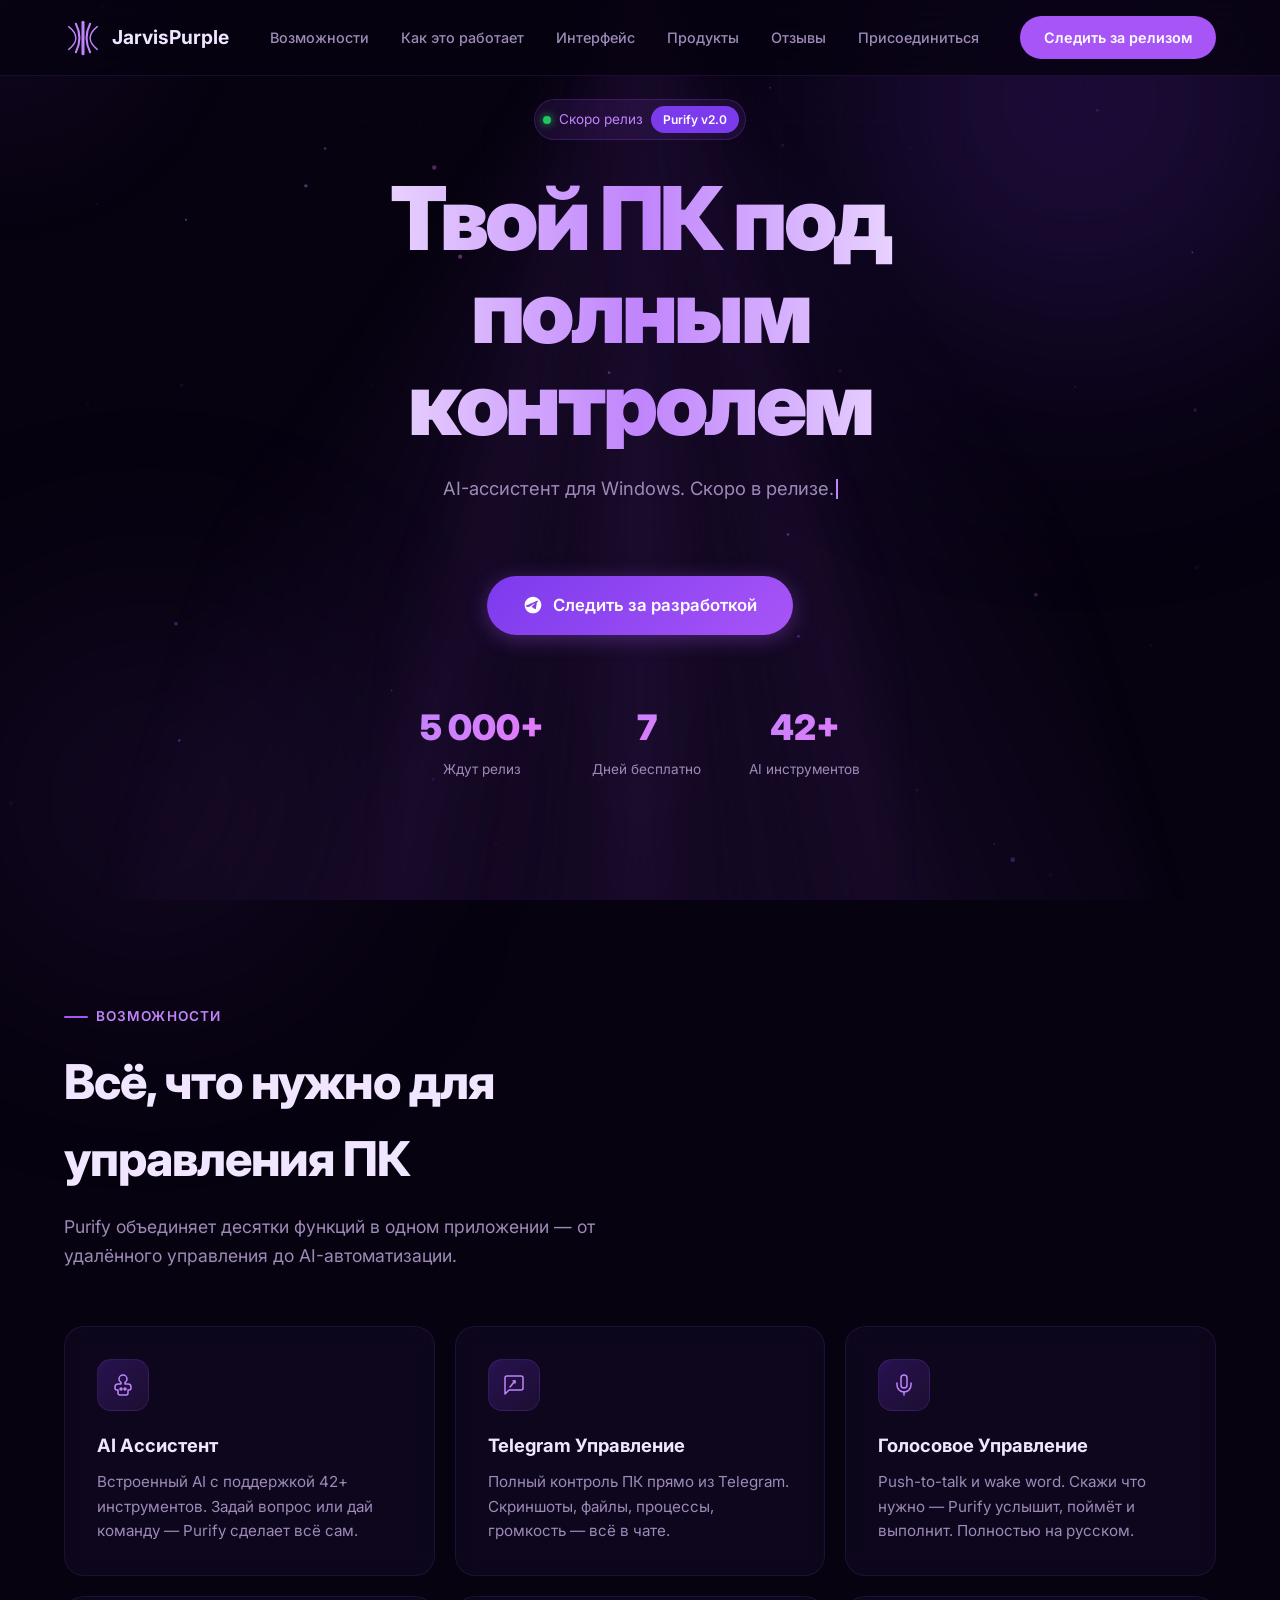
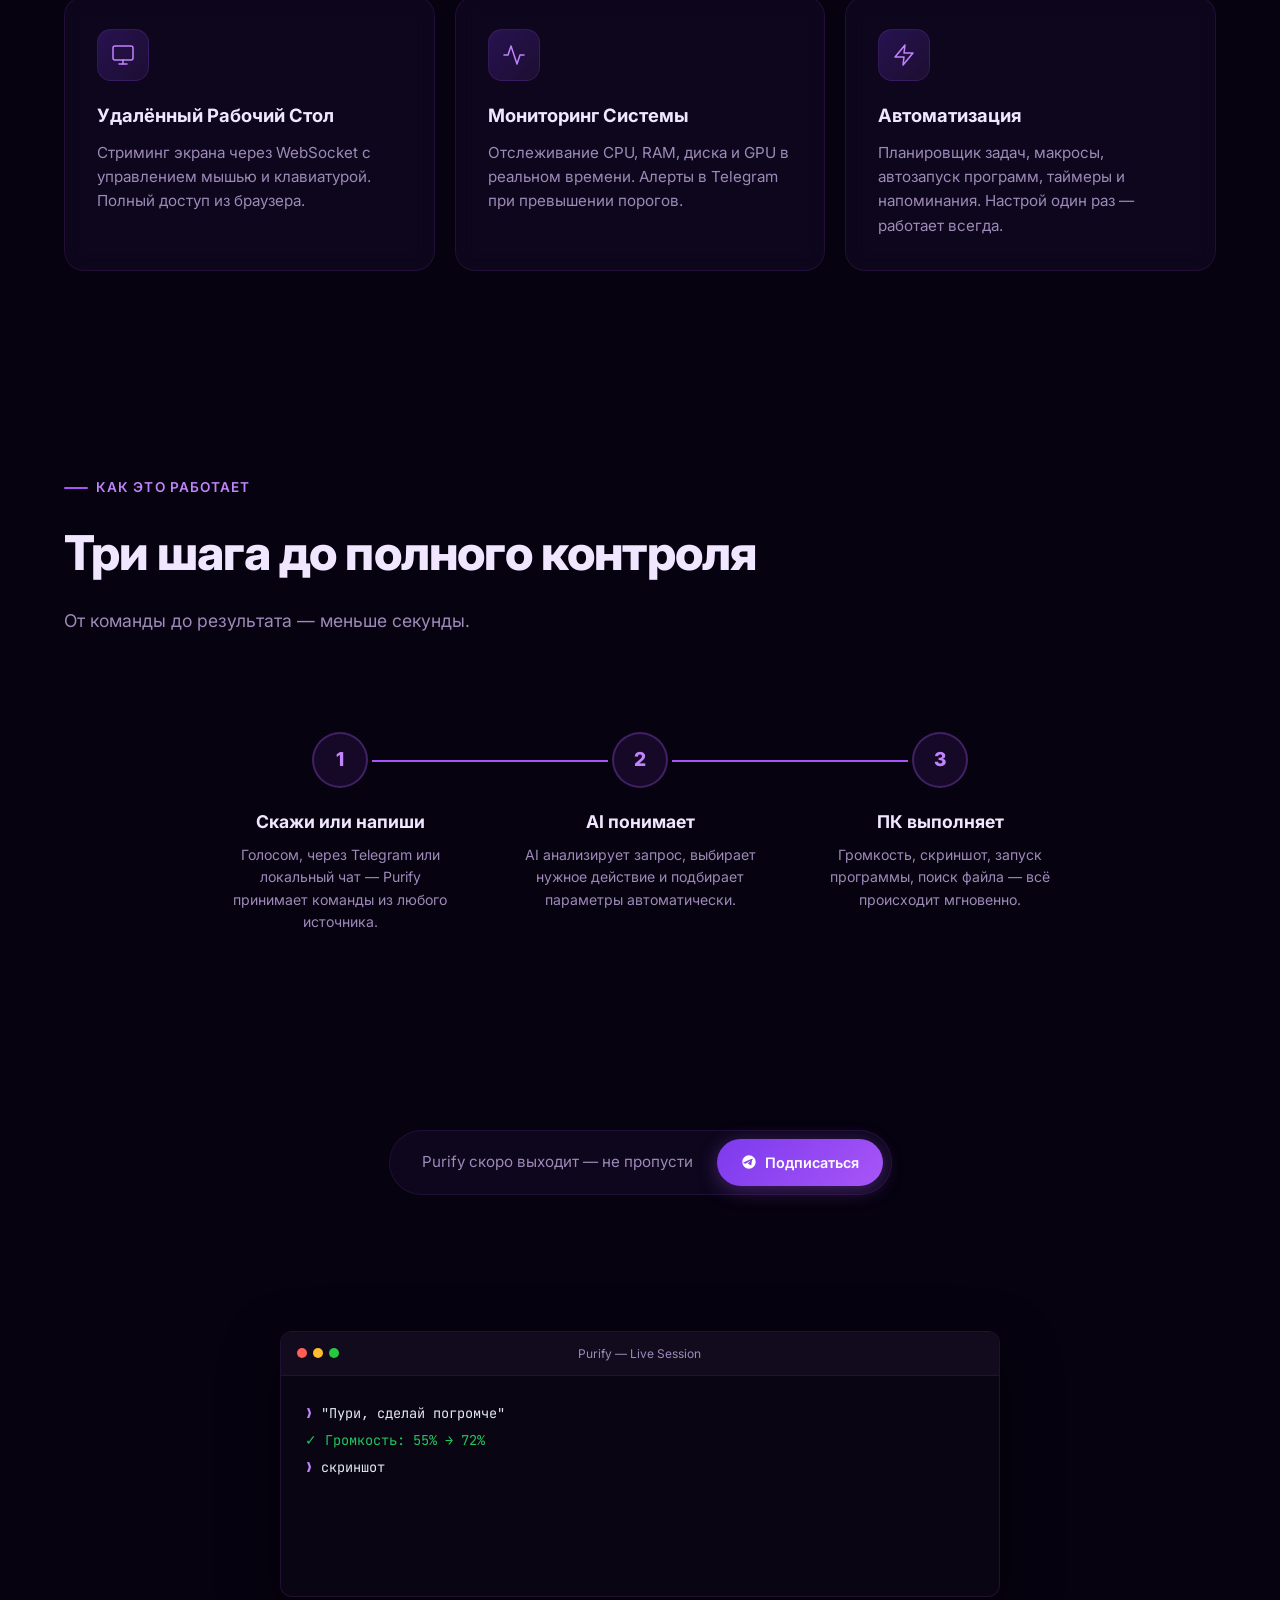
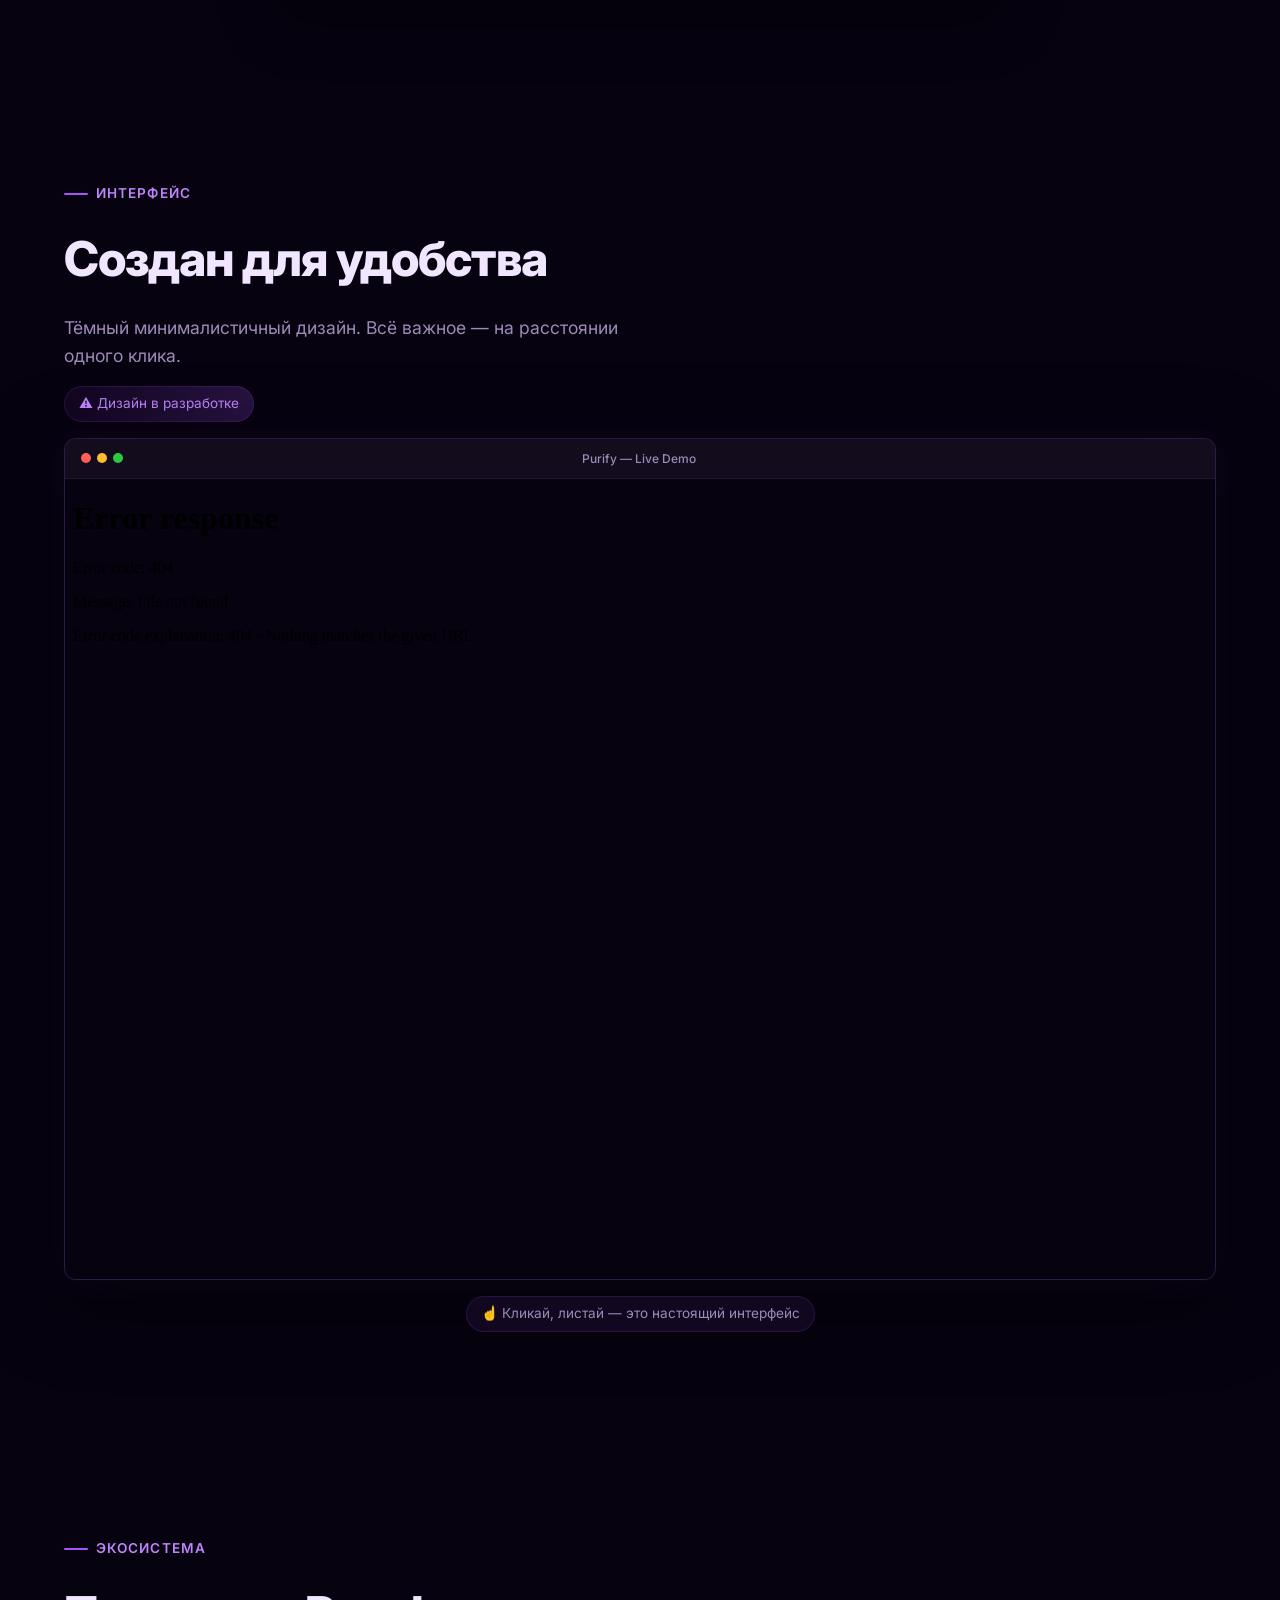
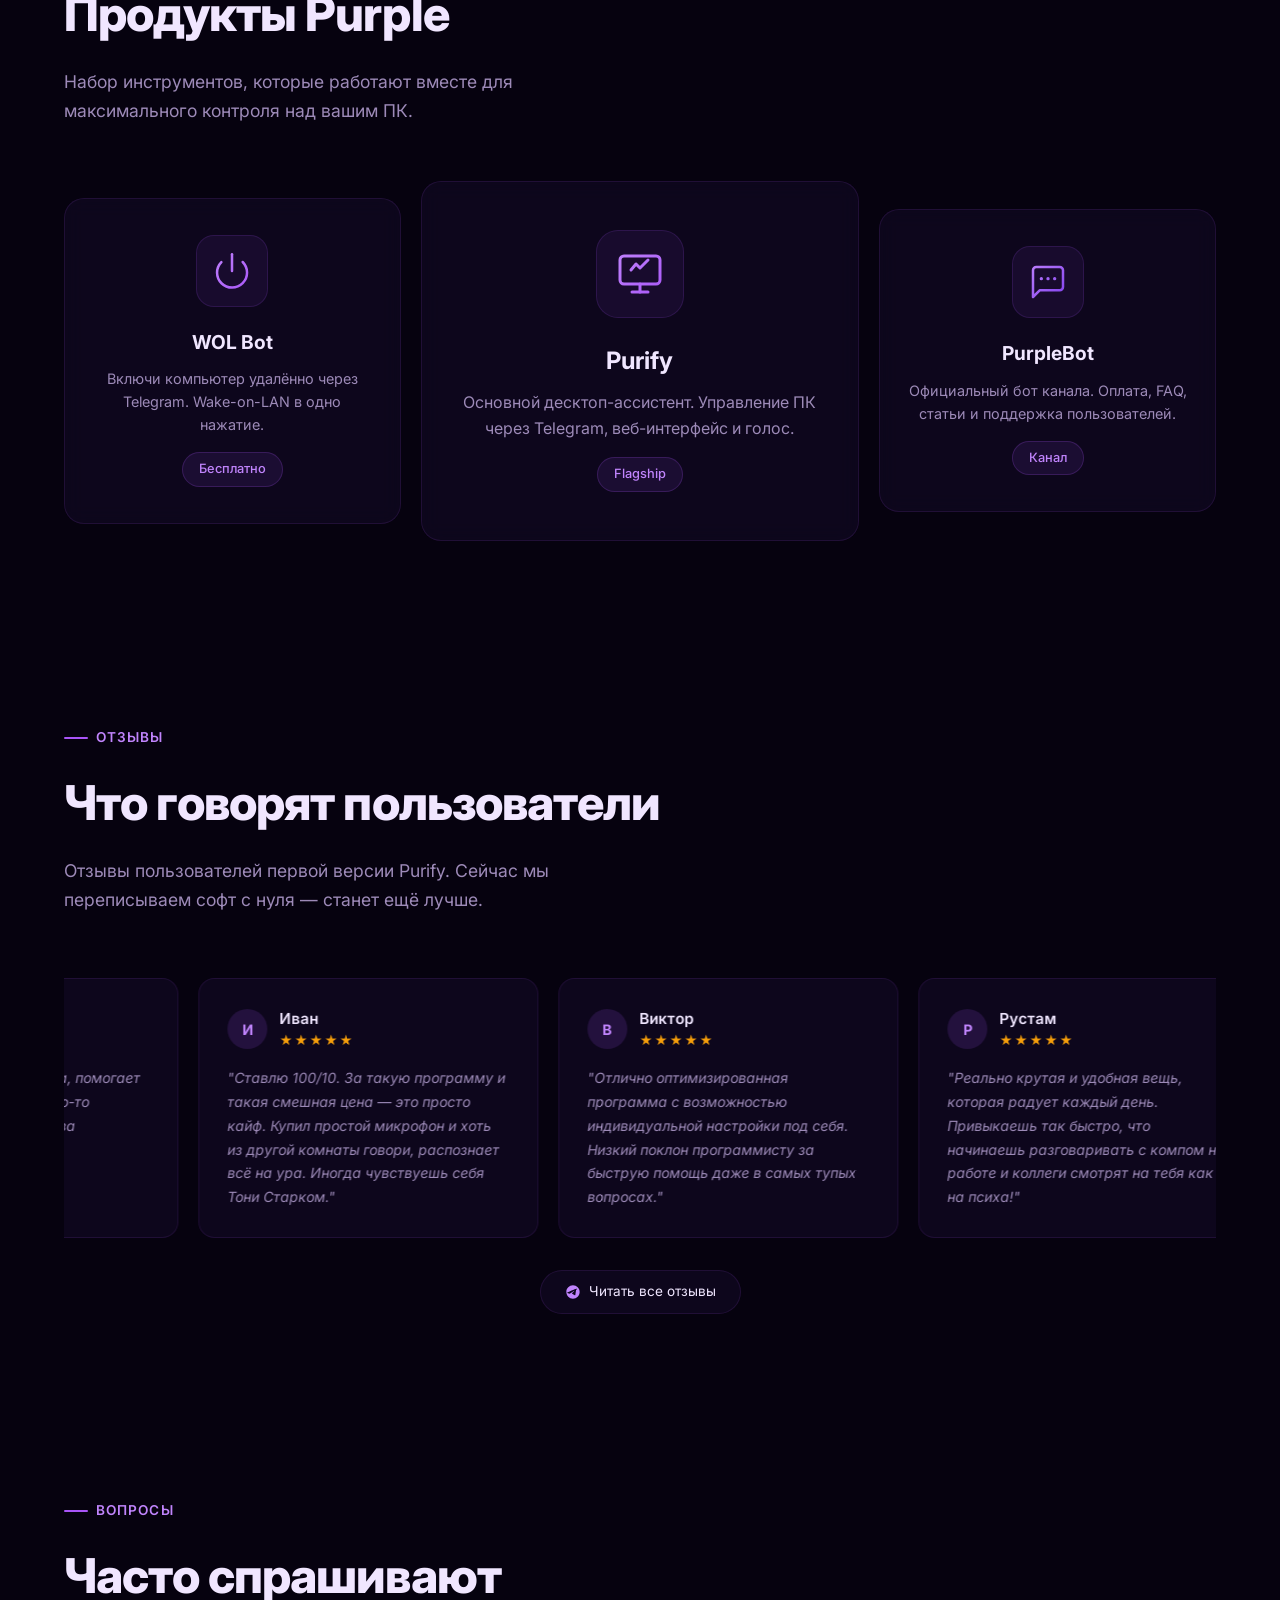
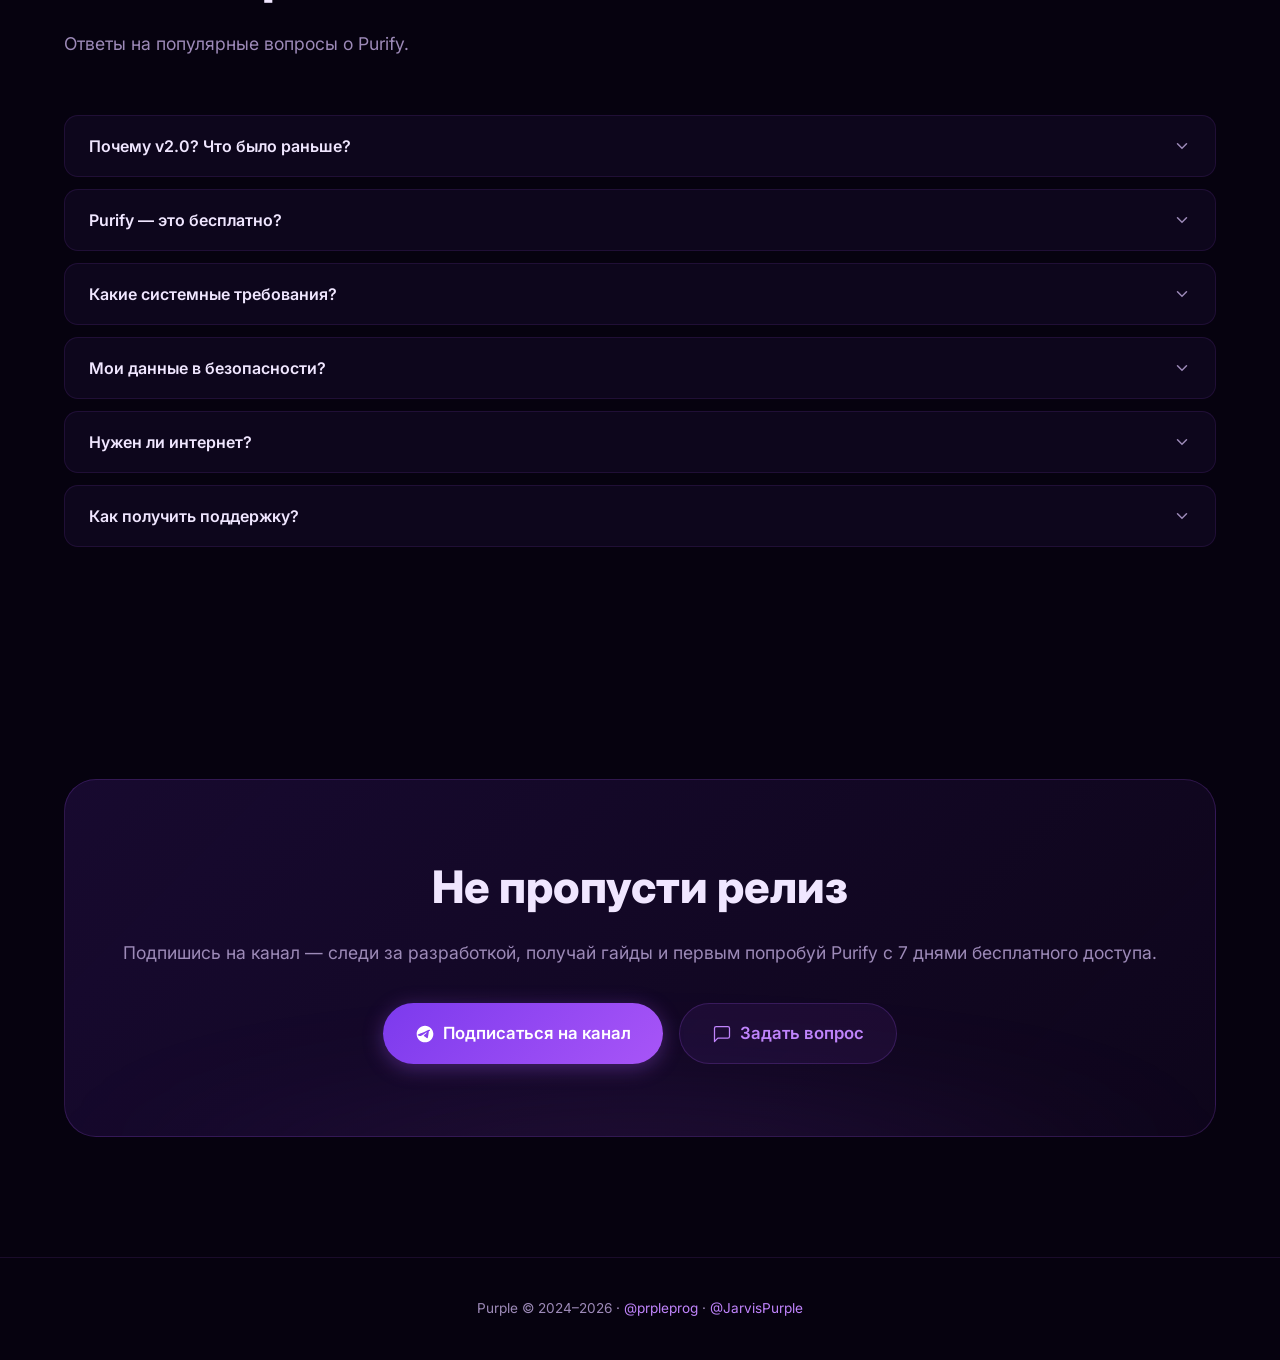
==== index.html @ bb04b253 "Initial deploy: JarvisPurple landing page Co-Authored-By: Claude Opus 4.6 (1M context) <noreply@anth" ====
<!DOCTYPE html>
<html lang="ru">
<head>
    <meta charset="UTF-8">
    <meta name="viewport" content="width=device-width, initial-scale=1.0">
    <title>Purify — AI Desktop Assistant</title>
    <meta name="description" content="Purify — AI-ассистент для Windows. Управляй компьютером через Telegram, голосом и веб-интерфейс.">
    <meta property="og:title" content="Purify — AI Desktop Assistant">
    <meta property="og:description" content="Управляй компьютером через Telegram, голосом и веб-интерфейс. 42+ AI-инструментов.">
    <meta property="og:type" content="website">
    <meta property="og:url" content="https://t.me/JarvisPurple">
    <meta name="twitter:card" content="summary">
    <meta name="twitter:title" content="Purify — AI Desktop Assistant">
    <meta name="twitter:description" content="Управляй компьютером через Telegram, голосом и веб-интерфейс.">
    <meta name="theme-color" content="#06020f">
    <meta name="apple-mobile-web-app-status-bar-style" content="black-translucent">
    <link rel="icon" href="logo-warp.svg" type="image/svg+xml">
    <link rel="apple-touch-icon" href="logo-warp.svg">
    <link rel="canonical" href="https://t.me/JarvisPurple">
    <link rel="preconnect" href="https://fonts.googleapis.com">
    <link href="https://fonts.googleapis.com/css2?family=Inter:wght@300;400;500;600;700;800;900&family=JetBrains+Mono:wght@400;500&display=swap" rel="stylesheet">
    <style>
        *, *::before, *::after { margin: 0; padding: 0; box-sizing: border-box; }

        :root {
            --bg: #06020f;
            --bg-card: rgba(18, 10, 36, 0.65);
            --purple: #a855f7;
            --purple-light: #c084fc;
            --purple-dark: #7c3aed;
            --purple-glow: rgba(168, 85, 247, 0.35);
            --text: #f0e6ff;
            --text-dim: #9d8ab8;
            --border: rgba(168, 85, 247, 0.12);
        }

        html { scroll-behavior: smooth; }

        body {
            font-family: 'Inter', -apple-system, sans-serif;
            background: var(--bg);
            color: var(--text);
            overflow-x: hidden;
            line-height: 1.6;
        }

        /* === PARTICLE CANVAS === */
        #particles {
            position: fixed; inset: 0; z-index: 0;
            pointer-events: none;
        }

        /* === CURSOR GLOW === */
        .cursor-glow {
            position: fixed; width: 500px; height: 500px;
            border-radius: 50%; pointer-events: none; z-index: 0;
            background: radial-gradient(circle, rgba(168,85,247,0.07), transparent 70%);
            transform: translate(-50%, -50%);
            transition: opacity 0.3s;
        }

        /* === GRID BG === */
        .bg-grid {
            position: fixed; inset: 0; z-index: 0;
            background-image:
                linear-gradient(rgba(168,85,247,0.025) 1px, transparent 1px),
                linear-gradient(90deg, rgba(168,85,247,0.025) 1px, transparent 1px);
            background-size: 60px 60px;
            mask-image: radial-gradient(ellipse 80% 50% at 50% 0%, #000 30%, transparent 100%);
        }

        /* === SPOTLIGHT CONES === */
        .spotlight {
            position: fixed; top: 0; left: 0; right: 0;
            height: 100vh; pointer-events: none; z-index: 0; overflow: hidden;
        }
        .spotlight-cone {
            position: absolute; top: -60px; left: 50%; width: 500px; height: 120vh;
            background: conic-gradient(from 0deg at 50% 0%, transparent 44%, rgba(168,85,247,0.06) 49%, rgba(168,85,247,0.1) 50%, rgba(168,85,247,0.06) 51%, transparent 56%);
            transform-origin: 50% 0;
            filter: blur(20px);
        }
        .spotlight-cone:nth-child(1) { transform: translateX(-50%) rotate(-15deg); animation: spotSway1 14s ease-in-out infinite; }
        .spotlight-cone:nth-child(2) { transform: translateX(-50%) rotate(15deg); animation: spotSway2 18s ease-in-out infinite; }
        .spotlight-cone:nth-child(3) { transform: translateX(-50%) rotate(0deg); animation: spotSway3 22s ease-in-out infinite reverse; }

        @keyframes spotSway1 {
            0%,100% { transform: translateX(-50%) rotate(-15deg) scale(1); }
            50% { transform: translateX(-50%) rotate(-5deg) scale(1.1); }
        }
        @keyframes spotSway2 {
            0%,100% { transform: translateX(-50%) rotate(15deg) scale(1); }
            50% { transform: translateX(-50%) rotate(5deg) scale(1.15); }
        }
        @keyframes spotSway3 {
            0%,100% { transform: translateX(-50%) rotate(0deg) scale(1); }
            50% { transform: translateX(-50%) rotate(8deg) scale(1.05); }
        }

        .glow-orb {
            position: fixed; border-radius: 50%; filter: blur(120px);
            pointer-events: none; z-index: 0;
        }
        .glow-orb-1 {
            width: 700px; height: 700px; top: -250px; right: -150px;
            background: radial-gradient(circle, rgba(124,58,237,0.3), transparent 70%);
            animation: float1 8s ease-in-out infinite;
        }
        .glow-orb-2 {
            width: 500px; height: 500px; bottom: -150px; left: -100px;
            background: radial-gradient(circle, rgba(168,85,247,0.15), transparent 70%);
            animation: float2 10s ease-in-out infinite;
        }

        @keyframes float1 {
            0%, 100% { transform: translate(0, 0); }
            50% { transform: translate(-40px, 30px); }
        }
        @keyframes float2 {
            0%, 100% { transform: translate(0, 0); }
            50% { transform: translate(30px, -40px); }
        }

        /* === LAYOUT === */
        .container { max-width: 1200px; margin: 0 auto; padding: 0 24px; position: relative; z-index: 1; }

        /* === NAV === */
        nav {
            position: fixed; top: 0; left: 0; right: 0; z-index: 100;
            padding: 16px 0;
            background: rgba(6, 2, 15, 0.75);
            backdrop-filter: blur(24px);
            border-bottom: 1px solid var(--border);
        }
        nav .container { display: flex; justify-content: space-between; align-items: center; }
        .logo { display: flex; align-items: center; gap: 10px; font-weight: 700; font-size: 1.2rem; text-decoration: none; color: var(--text); }
        .logo-svg { flex-shrink: 0; }

        .nav-links { display: flex; gap: 32px; list-style: none; }
        .nav-links li { list-style: none; }
        .nav-links a {
            color: var(--text-dim); text-decoration: none; font-size: 0.9rem;
            font-weight: 500; transition: color 0.3s;
        }
        .nav-links a:hover { color: var(--text); }
        .nav-cta {
            background: var(--purple); color: white; border: none; padding: 10px 24px;
            border-radius: 100px; font-weight: 600; font-size: 0.9rem; cursor: pointer;
            transition: all 0.3s; text-decoration: none;
            position: relative; overflow: hidden;
        }
        .nav-cta::before {
            content: ''; position: absolute; inset: 0;
            background: linear-gradient(90deg, transparent, rgba(255,255,255,0.2), transparent);
            transform: translateX(-100%);
            animation: btnShine 3s ease-in-out infinite;
        }
        @keyframes btnShine { 0%,70%,100% { transform: translateX(-100%); } 50% { transform: translateX(100%); } }
        .nav-cta:hover { background: var(--purple-light); transform: translateY(-1px); box-shadow: 0 8px 30px var(--purple-glow); }

        /* === HERO === */
        .hero {
            min-height: 100vh; display: flex; align-items: center; justify-content: center;
            text-align: center; padding-top: 80px; position: relative;
        }
        .hero-content { max-width: 800px; }

        .badge {
            display: inline-flex; align-items: center; gap: 8px;
            background: rgba(168,85,247,0.1); border: 1px solid rgba(168,85,247,0.2);
            border-radius: 100px; padding: 6px 6px 6px 8px; margin-bottom: 32px;
            font-size: 0.85rem; color: var(--purple-light);
            animation: fadeInUp 0.8s ease-out;
        }
        .badge-dot {
            width: 8px; height: 8px; border-radius: 50%; background: #22c55e;
            box-shadow: 0 0 8px #22c55e;
            animation: pulse-dot 2s infinite;
        }
        .badge-tag {
            background: var(--purple-dark); color: white; padding: 4px 12px;
            border-radius: 100px; font-size: 0.75rem; font-weight: 600;
        }

        @keyframes pulse-dot {
            0%, 100% { opacity: 1; box-shadow: 0 0 8px #22c55e; }
            50% { opacity: 0.4; box-shadow: 0 0 16px #22c55e; }
        }

        /* HERO TITLE — shimmer gradient */
        .hero h1 {
            font-size: clamp(3rem, 7.5vw, 5.5rem); font-weight: 900;
            line-height: 1.05; margin-bottom: 24px; letter-spacing: -0.04em;
            background: linear-gradient(
                90deg, #fff 0%, var(--purple-light) 25%, #fff 50%, var(--purple-light) 75%, #fff 100%
            );
            background-size: 200% 100%;
            -webkit-background-clip: text; -webkit-text-fill-color: transparent;
            background-clip: text;
            animation: fadeInUp 0.8s ease-out 0.1s both, shimmer 4s ease-in-out infinite 1s;
        }
        @keyframes shimmer {
            0%,100% { background-position: 0% 50%; }
            50% { background-position: 100% 50%; }
        }

        /* TYPING SUBTITLE */
        .hero-subtitle {
            font-size: 1.15rem; color: var(--text-dim); max-width: 560px;
            margin: 0 auto 40px; line-height: 1.7; min-height: 3.4em;
            animation: fadeInUp 0.8s ease-out 0.2s both;
        }
        .typing-cursor {
            display: inline-block; width: 2px; height: 1.1em; background: var(--purple-light);
            margin-left: 2px; vertical-align: text-bottom;
            animation: blink 0.8s step-end infinite;
        }
        @keyframes blink { 0%,100% { opacity: 1; } 50% { opacity: 0; } }

        .hero-buttons {
            display: flex; gap: 16px; justify-content: center; flex-wrap: wrap;
            animation: fadeInUp 0.8s ease-out 0.3s both;
        }

        .btn-primary {
            background: linear-gradient(135deg, var(--purple-dark), var(--purple));
            color: white; padding: 16px 36px; border-radius: 100px;
            font-weight: 600; font-size: 1.05rem; text-decoration: none;
            transition: all 0.3s; border: none; cursor: pointer;
            box-shadow: 0 4px 20px var(--purple-glow);
            position: relative; overflow: hidden;
        }
        .btn-primary:hover { transform: translateY(-2px); box-shadow: 0 8px 40px rgba(168,85,247,0.45); }

        .btn-secondary {
            background: rgba(168,85,247,0.08); color: var(--purple-light);
            padding: 16px 36px; border-radius: 100px; font-weight: 600;
            font-size: 1.05rem; text-decoration: none; transition: all 0.3s;
            border: 1px solid rgba(168,85,247,0.2);
        }
        .btn-secondary:hover { background: rgba(168,85,247,0.15); transform: translateY(-2px); }

        /* ANIMATED COUNTERS */
        .hero-stats {
            display: flex; gap: 48px; justify-content: center; margin-top: 64px;
            animation: fadeInUp 0.8s ease-out 0.4s both;
        }
        .stat { text-align: center; }
        .stat-value {
            font-size: 2.2rem; font-weight: 900;
            background: linear-gradient(135deg, var(--purple-light), #e879f9);
            -webkit-background-clip: text; -webkit-text-fill-color: transparent;
            background-clip: text;
        }
        .stat-label { font-size: 0.85rem; color: var(--text-dim); margin-top: 4px; }

        /* === SECTIONS === */
        section { padding: 100px 0; }
        .section-label {
            display: inline-flex; align-items: center; gap: 8px;
            color: var(--purple-light); font-size: 0.85rem; font-weight: 600;
            text-transform: uppercase; letter-spacing: 0.08em; margin-bottom: 16px;
        }
        .section-label::before {
            content: ''; width: 24px; height: 2px;
            background: var(--purple); border-radius: 2px;
        }
        .section-title {
            font-size: clamp(2rem, 4vw, 3rem); font-weight: 800;
            letter-spacing: -0.02em; margin-bottom: 16px;
        }
        .section-desc { color: var(--text-dim); font-size: 1.1rem; max-width: 560px; margin-bottom: 56px; }

        /* === FEATURES — 3D TILT + GLOW BORDER === */
        .features-grid {
            display: grid; grid-template-columns: repeat(auto-fit, minmax(340px, 1fr));
            gap: 20px;
        }
        .feature-card {
            background: var(--bg-card); border: 1px solid var(--border);
            border-radius: 20px; padding: 32px; transition: all 0.3s;
            backdrop-filter: blur(10px);
            position: relative; overflow: hidden;
        }
        .feature-card:hover {
            border-color: rgba(168,85,247,0.35); transform: translateY(-4px);
            box-shadow: 0 20px 60px rgba(168,85,247,0.1);
        }
        .feature-icon {
            width: 52px; height: 52px; border-radius: 14px;
            background: linear-gradient(135deg, rgba(124,58,237,0.25), rgba(168,85,247,0.1));
            display: flex; align-items: center; justify-content: center;
            margin-bottom: 20px;
            border: 1px solid rgba(168,85,247,0.15);
        }
        .feature-card h3 { font-size: 1.15rem; font-weight: 700; margin-bottom: 10px; }
        .feature-card p { color: var(--text-dim); font-size: 0.95rem; line-height: 1.6; }

        /* === PRODUCTS — BORDER BEAM === */
        .products-grid {
            display: grid; grid-template-columns: 1fr 1.3fr 1fr;
            gap: 20px; align-items: center;
        }
        .products-grid .product-card.featured {
            padding: 48px 32px;
        }
        .products-grid .product-card.featured .product-icon {
            width: 88px; height: 88px; border-radius: 22px;
            margin-bottom: 24px;
        }
        .products-grid .product-card.featured .product-icon svg {
            width: 48px; height: 48px;
        }
        .products-grid .product-card.featured h3 {
            font-size: 1.5rem;
        }
        .products-grid .product-card.featured p {
            font-size: 1rem;
        }
        .product-card {
            background: var(--bg-card); border: 1px solid var(--border);
            border-radius: 20px; padding: 36px 28px; text-align: center;
            transition: transform 0.2s ease-out, border-color 0.3s, box-shadow 0.3s;
            backdrop-filter: blur(10px);
            position: relative; overflow: hidden;
        }
        .product-card:hover {
            border-color: rgba(168,85,247,0.35); transform: translateY(-6px);
            box-shadow: 0 24px 60px rgba(168,85,247,0.12);
        }
        .product-icon {
            display: flex; align-items: center; justify-content: center;
            width: 72px; height: 72px; margin: 0 auto 20px;
            border-radius: 18px;
            background: rgba(168,85,247,0.08);
            border: 1px solid rgba(168,85,247,0.15);
        }
        .product-card h3 { font-size: 1.2rem; font-weight: 700; margin-bottom: 10px; }
        .product-card p { color: var(--text-dim); font-size: 0.9rem; line-height: 1.6; }
        .product-tag {
            display: inline-block; margin-top: 16px; padding: 6px 16px;
            background: rgba(168,85,247,0.1); border: 1px solid rgba(168,85,247,0.2);
            border-radius: 100px; font-size: 0.8rem; color: var(--purple-light); font-weight: 500;
        }

        /* === CTA === */
        .cta-section { text-align: center; padding: 120px 0; }
        .cta-box {
            background: linear-gradient(135deg, rgba(124,58,237,0.15), rgba(168,85,247,0.05));
            border: 1px solid rgba(168,85,247,0.2);
            border-radius: 32px; padding: 72px 40px;
            position: relative; overflow: hidden;
        }
        .cta-box::before {
            content: ''; position: absolute; bottom: -40%; left: 50%; transform: translateX(-50%);
            width: 120%; height: 60%;
            background: radial-gradient(ellipse, rgba(168,85,247,0.15), transparent 60%);
            filter: blur(60px);
            animation: ctaPulse 4s ease-in-out infinite;
        }
        @keyframes ctaPulse {
            0%,100% { opacity: 0.5; transform: translateX(-50%) scale(1); }
            50% { opacity: 1; transform: translateX(-50%) scale(1.1); }
        }
        .cta-box h2 {
            font-size: clamp(2rem, 4vw, 2.8rem); font-weight: 800;
            margin-bottom: 16px; position: relative;
        }
        .cta-box p { color: var(--text-dim); font-size: 1.1rem; margin-bottom: 36px; position: relative; }
        .cta-buttons { display: flex; gap: 16px; justify-content: center; flex-wrap: wrap; position: relative; }
        .cta-buttons .btn-primary, .cta-buttons .btn-secondary { display: inline-flex; align-items: center; font-size: 1.05rem; padding: 16px 32px; }

        /* === FOOTER === */
        footer {
            border-top: 1px solid var(--border); padding: 40px 0;
            text-align: center; color: var(--text-dim); font-size: 0.85rem;
        }
        footer a { color: var(--purple-light); text-decoration: none; }

        /* === FOCUS === */
        :focus-visible { outline: 2px solid var(--purple-light); outline-offset: 2px; }
        button:focus-visible, a:focus-visible { outline: 2px solid var(--purple-light); outline-offset: 2px; }

        /* === REVIEWS ALL LINK === */
        .reviews-all-link {
            display: inline-flex; align-items: center; gap: 8px;
            padding: 10px 24px; border-radius: 100px; font-size: 0.85rem;
            text-decoration: none; color: var(--text);
            border: 1px solid var(--border); background: var(--bg-card);
            transition: border-color 0.3s, transform 0.3s;
        }
        .reviews-all-link:hover { border-color: rgba(168,85,247,0.4); transform: translateY(-2px); }
        .reviews-all-link svg { color: var(--purple-light); }

        /* === ANIMATIONS === */
        @keyframes fadeInUp {
            from { opacity: 0; transform: translateY(28px); }
            to { opacity: 1; transform: translateY(0); }
        }

        .reveal {
            opacity: 0; transform: translateY(30px);
            transition: opacity 0.7s ease, transform 0.7s ease;
        }
        .reveal.visible { opacity: 1; transform: translateY(0); }

        /* Staggered reveal for children */
        .features-grid .feature-card:nth-child(1) { transition-delay: 0s; }
        .features-grid .feature-card:nth-child(2) { transition-delay: 0.1s; }
        .features-grid .feature-card:nth-child(3) { transition-delay: 0.2s; }
        .features-grid .feature-card:nth-child(4) { transition-delay: 0.3s; }
        .features-grid .feature-card:nth-child(5) { transition-delay: 0.4s; }
        .features-grid .feature-card:nth-child(6) { transition-delay: 0.5s; }

        .products-grid .product-card:nth-child(1) { transition-delay: 0s; }
        .products-grid .product-card:nth-child(2) { transition-delay: 0.1s; }
        .products-grid .product-card:nth-child(3) { transition-delay: 0.2s; }

        /* === LIVE DEMO === */
        .demo-outer {
            width: 1280px; max-width: 100%; margin: 0 auto;
        }
        .demo-window {
            border-radius: 12px; overflow: hidden;
            border: 1px solid rgba(168,85,247,0.2);
            box-shadow: 0 20px 80px rgba(0,0,0,0.5), 0 0 40px rgba(168,85,247,0.08);
            background: #0d0d1a;
        }
        .demo-titlebar {
            display: flex; align-items: center; gap: 8px;
            padding: 10px 16px; background: rgba(18,12,30,0.95);
            border-bottom: 1px solid rgba(168,85,247,0.1);
        }
        .demo-dots {
            display: flex; gap: 6px;
        }
        .demo-dot {
            width: 10px; height: 10px; border-radius: 50%;
        }
        .demo-dot:nth-child(1) { background: #ff5f57; }
        .demo-dot:nth-child(2) { background: #febc2e; }
        .demo-dot:nth-child(3) { background: #28c840; }
        .demo-titlebar-text {
            flex: 1; text-align: center; font-size: 0.75rem;
            color: var(--text-dim); font-weight: 500;
        }
        .demo-frame {
            width: 100%; height: 800px; border: none; display: block;
            background: #06020f;
        }
        .demo-hint {
            text-align: center; margin-top: 16px;
            color: var(--text-dim); font-size: 0.85rem;
        }
        .dev-badge {
            color: var(--purple-light); border-color: rgba(168,85,247,0.25);
            animation: devPulse 2.5s ease-in-out infinite;
            position: relative;
        }
        .dev-badge::before {
            content: ''; position: absolute; inset: -1px; border-radius: inherit;
            background: linear-gradient(90deg, transparent, rgba(168,85,247,0.15), transparent);
            background-size: 200% 100%;
            animation: devShine 3s linear infinite;
            z-index: -1;
        }
        @keyframes devPulse {
            0%, 100% { opacity: 1; }
            50% { opacity: 0.6; }
        }
        @keyframes devShine {
            to { background-position: 200% 0; }
        }
        .demo-hint span {
            display: inline-flex; align-items: center; gap: 6px;
            background: rgba(168,85,247,0.08); border: 1px solid rgba(168,85,247,0.15);
            border-radius: 100px; padding: 6px 14px;
        }


        /* === HOW IT WORKS === */
        .steps-grid { display: grid; grid-template-columns: repeat(3, 1fr); gap: 0; position: relative; max-width: 900px; margin: 0 auto; }
        .step { text-align: center; padding: 40px 32px; position: relative; }
        .step-num { width: 56px; height: 56px; border-radius: 50%; display: flex; align-items: center; justify-content: center; margin: 0 auto 20px; font-weight: 800; font-size: 1.2rem; background: rgba(168,85,247,0.1); border: 2px solid rgba(168,85,247,0.3); color: var(--purple-light); position: relative; z-index: 1; }
        .step h3 { font-size: 1.1rem; margin-bottom: 8px; }
        .step p { color: var(--text-dim); font-size: 0.88rem; line-height: 1.6; }
        .step-line-wrap { position: absolute; top: 68px; height: 2px; background: rgba(168,85,247,0.15); z-index: 0; }
        .step-line-wrap.line-1 { left: calc(100% / 6 + 32px); width: calc(100% / 3 - 64px); }
        .step-line-wrap.line-2 { left: calc(100% / 2 + 32px); width: calc(100% / 3 - 64px); }
        .step-line-fill { height: 100%; width: 0; background: var(--purple); transition: width 1s ease; }

        /* === TERMINAL === */
        .terminal-section { padding: 80px 0; }
        .terminal { max-width: 720px; margin: 0 auto; border-radius: 12px; overflow: hidden; border: 1px solid rgba(168,85,247,0.15); background: rgba(10,6,20,0.9); box-shadow: 0 20px 60px rgba(0,0,0,0.4); }
        .terminal-header { display: flex; align-items: center; gap: 8px; padding: 12px 16px; background: rgba(18,12,30,0.95); border-bottom: 1px solid rgba(168,85,247,0.1); }
        .terminal-dots { display: flex; gap: 6px; }
        .terminal-dot { width: 10px; height: 10px; border-radius: 50%; }
        .terminal-dot:nth-child(1) { background: #ff5f57; }
        .terminal-dot:nth-child(2) { background: #febc2e; }
        .terminal-dot:nth-child(3) { background: #28c840; }
        .terminal-title { flex: 1; text-align: center; font-size: 0.75rem; color: var(--text-dim); }
        .terminal-body { padding: 24px; font-family: 'JetBrains Mono', 'Fira Code', monospace; font-size: 0.85rem; line-height: 2; min-height: 220px; }
        .terminal-line { opacity: 0; animation: termFadeIn 0.3s forwards; }
        .terminal-line .prompt { color: var(--purple-light); }
        .terminal-line .cmd { color: #e2e8f0; }
        .terminal-line .result { color: #22c55e; }
        .terminal-line .dim { color: var(--text-dim); }
        @keyframes termFadeIn { to { opacity: 1; } }


        /* === REVIEWS === */
        .reviews-section { padding: 80px 0; overflow: hidden; }
        .reviews-carousel { position: relative; max-width: 1200px; margin: 0 auto; overflow: hidden; padding: 8px 0; }
        .reviews-track { display: flex; gap: 20px; will-change: transform; width: max-content; }
        .reviews-track.carousel-mode { width: auto; transition: transform 0.4s cubic-bezier(0.25, 0.1, 0.25, 1); cursor: grab; user-select: none; }
        .reviews-track.carousel-mode.dragging { transition: none; cursor: grabbing; }
        .reviews-track.dragging { transition: none; cursor: grabbing; }
        .review-card { flex: 0 0 340px; background: var(--bg-card); border: 1px solid var(--border); border-radius: 16px; padding: 28px; text-decoration: none; color: inherit; display: block; transition: border-color 0.3s; cursor: pointer; }
        .review-card:hover { border-color: rgba(168,85,247,0.35); }
        .review-header { display: flex; align-items: center; gap: 12px; margin-bottom: 14px; }
        .review-avatar { width: 40px; height: 40px; border-radius: 50%; background: rgba(168,85,247,0.15); display: flex; align-items: center; justify-content: center; font-weight: 700; color: var(--purple-light); font-size: 0.9rem; }
        .review-name { font-weight: 600; font-size: 0.95rem; }
        .review-stars { color: #f59e0b; font-size: 0.8rem; letter-spacing: 2px; }
        .review-text { color: var(--text-dim); font-size: 0.88rem; line-height: 1.7; font-style: italic; }
        .carousel-nav { display: flex; justify-content: center; gap: 8px; margin-top: 24px; }
        .features-nav { display: none; }
        .carousel-dot { width: 8px; height: 8px; border-radius: 50%; background: rgba(168,85,247,0.2); border: none; cursor: pointer; padding: 0; transition: all 0.3s; }
        .carousel-dot.active { background: var(--purple); width: 24px; border-radius: 4px; }

        /* === FAQ === */
        .faq-list { max-width: 100%; }
        .faq-item {
            border: 1px solid var(--border); border-radius: 14px;
            margin-bottom: 12px; background: var(--bg-card);
            transition: border-color 0.3s;
        }
        .faq-item:hover { border-color: rgba(168,85,247,0.25); }
        .faq-item.open { border-color: rgba(168,85,247,0.3); }
        .faq-question {
            width: 100%; background: none; border: none; color: var(--text);
            font-family: inherit; font-size: 1rem; font-weight: 600;
            padding: 20px 24px; text-align: left; cursor: pointer;
            display: flex; justify-content: space-between; align-items: center; gap: 16px;
            transition: color 0.2s;
        }
        .faq-question:hover { color: var(--purple-light); }
        .faq-arrow {
            flex-shrink: 0; width: 18px; height: 18px; color: var(--text-dim);
            transition: transform 0.4s cubic-bezier(0.4, 0, 0.2, 1), color 0.2s;
        }
        .faq-item.open .faq-arrow { transform: rotate(180deg); color: var(--purple-light); }
        .faq-answer-wrap {
            display: grid; grid-template-rows: 0fr;
            transition: grid-template-rows 0.4s cubic-bezier(0.4, 0, 0.2, 1);
        }
        .faq-item.open .faq-answer-wrap { grid-template-rows: 1fr; }
        .faq-answer {
            overflow: hidden;
            color: var(--text-dim); font-size: 0.92rem; line-height: 1.7;
        }
        .faq-answer-inner { padding: 0 24px 20px; }

        /* === MOBILE MENU === */
        .menu-toggle {
            display: none; background: none; border: none; cursor: pointer;
            padding: 8px; color: var(--text);
        }
        .mobile-menu {
            display: none; position: fixed; top: 0; left: 0; right: 0; bottom: 0;
            background: rgba(6,2,15,0.95); backdrop-filter: blur(24px);
            z-index: 200; flex-direction: column; align-items: center; justify-content: center; gap: 24px;
        }
        .mobile-menu.open { display: flex; }
        .mobile-menu a {
            color: var(--text); text-decoration: none; font-size: 1.3rem; font-weight: 600;
            padding: 12px 0; transition: color 0.2s;
        }
        .mobile-menu a:hover { color: var(--purple-light); }
        .mobile-menu-close {
            position: absolute; top: 20px; right: 24px;
            background: none; border: none; color: var(--text); cursor: pointer;
        }

        /* === MID CTA === */
        .mid-cta {
            text-align: center; padding: 56px 0;
        }
        .mid-cta-inner {
            display: inline-flex; align-items: center; gap: 24px; flex-wrap: wrap; justify-content: center;
            background: var(--bg-card); border: 1px solid var(--border);
            border-radius: 100px; padding: 8px 8px 8px 32px;
        }
        .mid-cta-inner p { color: var(--text-dim); font-size: 0.95rem; margin: 0; }
        .mid-cta-inner .btn-primary { padding: 12px 24px; font-size: 0.9rem; display: inline-flex; align-items: center; gap: 8px; }


        /* === MOBILE === */
        @media (max-width: 768px) {
            .nav-links { display: none; }
            .nav-cta { display: none; }
            .menu-toggle { display: block; }
            .hero { min-height: auto; padding: 120px 0 60px; }
            .hero h1 { font-size: 2.2rem; }
            .hero-stats { gap: 24px; }
            .stat-value { font-size: 1.5rem; }
            .features-wrap { overflow: hidden; }
            .features-grid {
                display: flex !important; gap: 12px;
                transition: transform 0.4s cubic-bezier(0.25, 0.1, 0.25, 1);
                will-change: transform; cursor: grab; user-select: none;
            }
            .features-grid.dragging { transition: none; cursor: grabbing; }
            .feature-card { flex: 0 0 calc(100% - 12px); padding: 20px; border-radius: 14px; min-width: 0; }
            .feature-icon { width: 44px; height: 44px; border-radius: 12px; margin-bottom: 14px; }
            .feature-icon svg { width: 20px; height: 20px; }
            .feature-card h3 { font-size: 0.95rem; margin-bottom: 6px; }
            .feature-card p { font-size: 0.82rem; line-height: 1.5; }
            .features-nav { display: flex; }
            .feature-card.reveal { opacity: 1; transform: none; transition: none; }
            .products-grid { grid-template-columns: 1fr; gap: 12px; }
            .product-card { padding: 24px 20px; border-radius: 14px; }
            .products-grid .product-card.featured { padding: 28px 20px; }
            .products-grid .product-card.featured .product-icon { width: 64px; height: 64px; margin-bottom: 16px; }
            .products-grid .product-card.featured .product-icon svg { width: 36px; height: 36px; }
            .products-grid .product-card.featured h3 { font-size: 1.2rem; }
            .products-grid .product-card.featured p { font-size: 0.9rem; }
            .product-icon { width: 56px; height: 56px; margin-bottom: 14px; border-radius: 14px; }
            .product-icon svg { width: 28px; height: 28px; }
            .product-card h3 { font-size: 1rem; margin-bottom: 6px; }
            .product-card p { font-size: 0.85rem; }
            .product-tag { margin-top: 12px; padding: 4px 12px; font-size: 0.75rem; }
            #showcase { display: none; }
            .cta-box { padding: 48px 24px; }
            .cta-buttons { flex-direction: column; align-items: stretch; }
            .cta-buttons .btn-primary, .cta-buttons .btn-secondary { justify-content: center; }
            .steps-grid { grid-template-columns: 1fr; gap: 0; }
            .step { padding: 16px 0; }
            .step-num { width: 44px; height: 44px; font-size: 1rem; margin-bottom: 12px; }
            .step h3 { font-size: 1rem; }
            .step p { font-size: 0.82rem; }
            .step-line-wrap { display: none; }
            .review-card { flex: 0 0 calc(100% - 20px); }
            .spotlight { display: none; }
            .cursor-glow { display: none; }
            section { padding: 64px 0; }
            .section-title { font-size: 1.6rem; }
            .section-desc { font-size: 0.95rem; margin-bottom: 36px; }
            .terminal { margin: 0 -8px; border-radius: 8px; }
            .terminal-body { padding: 16px; font-size: 0.75rem; }
            .mid-cta-inner { flex-direction: column; border-radius: 20px; padding: 24px; gap: 16px; }
            .faq-question { font-size: 0.92rem; padding: 18px 20px; }
            .faq-answer-inner { padding: 0 20px 18px; font-size: 0.88rem; }
        }
        @media (max-width: 480px) {
            .hero h1 { font-size: 1.8rem; }
            .hero-stats { flex-direction: column; gap: 16px; }
            .products-grid { grid-template-columns: 1fr; }
            .hero-buttons { flex-direction: column; align-items: stretch; }
            .hero-buttons .btn-primary { text-align: center; justify-content: center; }
        }
    </style>
</head>
<body>

<!-- BG LAYERS -->
<canvas id="particles"></canvas>
<div class="bg-grid"></div>
<div class="spotlight">
    <div class="spotlight-cone"></div>
    <div class="spotlight-cone"></div>
    <div class="spotlight-cone"></div>
</div>
<div class="glow-orb glow-orb-1"></div>
<div class="glow-orb glow-orb-2"></div>
<div class="cursor-glow" id="cursorGlow"></div>

<!-- NAV -->
<nav>
    <div class="container">
        <a href="https://t.me/JarvisPurple" target="_blank" class="logo">
            <svg class="logo-svg" width="38" height="38" viewBox="0 0 40 40" fill="none">
                <path d="M5 8Q20 20 5 32" stroke="var(--purple-light)" stroke-width="1.5" stroke-linecap="round"/>
                <path d="M12.5 5Q20 20 12.5 35" stroke="var(--purple-light)" stroke-width="2.2" stroke-linecap="round"/>
                <path d="M20 3.5Q20 20 20 36.5" stroke="var(--purple-light)" stroke-width="3.2" stroke-linecap="round"/>
                <path d="M27.5 5Q20 20 27.5 35" stroke="var(--purple-light)" stroke-width="2.2" stroke-linecap="round"/>
                <path d="M35 8Q20 20 35 32" stroke="var(--purple-light)" stroke-width="1.5" stroke-linecap="round"/>
            </svg>
            JarvisPurple
        </a>
        <ul class="nav-links">
            <li><a href="#features">Возможности</a></li>
            <li><a href="#how-it-works">Как это работает</a></li>
            <li><a href="#showcase">Интерфейс</a></li>
            <li><a href="#products">Продукты</a></li>
            <li><a href="#reviews">Отзывы</a></li>
            <li><a href="#join">Присоединиться</a></li>
        </ul>
        <a href="https://t.me/JarvisPurple" target="_blank" class="nav-cta">Следить за релизом</a>
        <button class="menu-toggle" onclick="document.getElementById('mobileMenu').classList.add('open')" aria-label="Меню">
            <svg width="24" height="24" viewBox="0 0 24 24" fill="none" stroke="currentColor" stroke-width="2" stroke-linecap="round"><line x1="3" y1="6" x2="21" y2="6"/><line x1="3" y1="12" x2="21" y2="12"/><line x1="3" y1="18" x2="21" y2="18"/></svg>
        </button>
    </div>
</nav>

<!-- MOBILE MENU -->
<div class="mobile-menu" id="mobileMenu">
    <button class="mobile-menu-close" onclick="document.getElementById('mobileMenu').classList.remove('open')" aria-label="Закрыть">
        <svg width="28" height="28" viewBox="0 0 24 24" fill="none" stroke="currentColor" stroke-width="2" stroke-linecap="round"><line x1="18" y1="6" x2="6" y2="18"/><line x1="6" y1="6" x2="18" y2="18"/></svg>
    </button>
    <a href="#features" onclick="document.getElementById('mobileMenu').classList.remove('open')">Возможности</a>
    <a href="#how-it-works" onclick="document.getElementById('mobileMenu').classList.remove('open')">Как это работает</a>
    <a href="#reviews" onclick="document.getElementById('mobileMenu').classList.remove('open')">Отзывы</a>
    <a href="#faq" onclick="document.getElementById('mobileMenu').classList.remove('open')">FAQ</a>
    <a href="https://t.me/JarvisPurple" target="_blank" class="btn-primary" style="margin-top:16px;padding:14px 36px">Следить за релизом</a>
</div>

<!-- HERO -->
<section class="hero">
    <div class="hero-content">
        <div class="badge">
            <span class="badge-dot"></span>
            Скоро релиз
            <span class="badge-tag">Purify v2.0</span>
        </div>
        <h1>Твой ПК под<br>полным контролем</h1>
        <p class="hero-subtitle" id="typingText"></p>
        <div class="hero-buttons">
            <a href="https://t.me/JarvisPurple" target="_blank" class="btn-primary" style="display:inline-flex;align-items:center;gap:10px">
                <svg width="20" height="20" viewBox="0 0 24 24" fill="currentColor"><path d="M12 2C6.48 2 2 6.48 2 12s4.48 10 10 10 10-4.48 10-10S17.52 2 12 2zm4.64 6.8c-.15 1.58-.8 5.42-1.13 7.19-.14.75-.42 1-.68 1.03-.58.05-1.02-.38-1.58-.75-.88-.58-1.38-.94-2.23-1.5-.99-.65-.35-1.01.22-1.59.15-.15 2.71-2.48 2.76-2.69a.12.12 0 0 0-.07-.2c-.08-.06-.19-.04-.27-.02-.12.02-1.96 1.25-5.55 3.67-.53.36-1 .54-1.42.53-.47-.01-1.37-.27-2.04-.49-.82-.27-1.47-.42-1.42-.88.03-.24.37-.49 1.02-.75 3.98-1.73 6.64-2.87 7.97-3.44 3.8-1.58 4.59-1.86 5.1-1.87.11 0 .37.03.54.17.14.12.18.28.2.45-.01.06.01.24 0 .37z"/></svg>
                Следить за разработкой
            </a>
        </div>
        <div class="hero-stats">
            <div class="stat">
                <div class="stat-value" data-target="5000" data-suffix="+">0</div>
                <div class="stat-label">Ждут релиз</div>
            </div>
            <div class="stat">
                <div class="stat-value" data-target="7">0</div>
                <div class="stat-label">Дней бесплатно</div>
            </div>
            <div class="stat">
                <div class="stat-value" data-target="42" data-suffix="+">0</div>
                <div class="stat-label">AI инструментов</div>
            </div>
        </div>
    </div>
</section>

<!-- FEATURES -->
<section id="features">
    <div class="container">
        <div class="reveal">
            <div class="section-label">Возможности</div>
            <h2 class="section-title">Всё, что нужно для<br>управления ПК</h2>
            <p class="section-desc">Purify объединяет десятки функций в одном приложении — от удалённого управления до AI-автоматизации.</p>
        </div>
        <div class="features-wrap">
        <div class="features-grid" id="features-track">
            <div class="feature-card reveal">
                <div class="feature-icon"><svg width="24" height="24" viewBox="0 0 24 24" fill="none" stroke="var(--purple-light)" stroke-width="1.5" stroke-linecap="round" stroke-linejoin="round"><path d="M12 2a4 4 0 0 1 4 4c0 1.5-.8 2.8-2 3.5V11h3a3 3 0 0 1 3 3v1a2 2 0 0 1-2 2h-1v3a2 2 0 0 1-2 2H9a2 2 0 0 1-2-2v-3H6a2 2 0 0 1-2-2v-1a3 3 0 0 1 3-3h3V9.5A4 4 0 0 1 8 6a4 4 0 0 1 4-4z"/><circle cx="10" cy="16" r="1" fill="var(--purple-light)"/><circle cx="14" cy="16" r="1" fill="var(--purple-light)"/></svg></div>
                <h3>AI Ассистент</h3>
                <p>Встроенный AI с поддержкой 42+ инструментов. Задай вопрос или дай команду — Purify сделает всё сам.</p>
            </div>
            <div class="feature-card reveal">
                <div class="feature-icon"><svg width="24" height="24" viewBox="0 0 24 24" fill="none" stroke="var(--purple-light)" stroke-width="1.5" stroke-linecap="round" stroke-linejoin="round"><path d="M21 15a2 2 0 0 1-2 2H7l-4 4V5a2 2 0 0 1 2-2h14a2 2 0 0 1 2 2z"/><path d="M13 8l-5 6"/><path d="M11 8h2v2"/></svg></div>
                <h3>Telegram Управление</h3>
                <p>Полный контроль ПК прямо из Telegram. Скриншоты, файлы, процессы, громкость — всё в чате.</p>
            </div>
            <div class="feature-card reveal">
                <div class="feature-icon"><svg width="24" height="24" viewBox="0 0 24 24" fill="none" stroke="var(--purple-light)" stroke-width="1.5" stroke-linecap="round" stroke-linejoin="round"><path d="M12 2a3 3 0 0 0-3 3v7a3 3 0 0 0 6 0V5a3 3 0 0 0-3-3z"/><path d="M19 10v2a7 7 0 0 1-14 0v-2"/><line x1="12" y1="19" x2="12" y2="22"/></svg></div>
                <h3>Голосовое Управление</h3>
                <p>Push-to-talk и wake word. Скажи что нужно — Purify услышит, поймёт и выполнит. Полностью на русском.</p>
            </div>
            <div class="feature-card reveal">
                <div class="feature-icon"><svg width="24" height="24" viewBox="0 0 24 24" fill="none" stroke="var(--purple-light)" stroke-width="1.5" stroke-linecap="round" stroke-linejoin="round"><rect x="2" y="3" width="20" height="14" rx="2"/><line x1="8" y1="21" x2="16" y2="21"/><line x1="12" y1="17" x2="12" y2="21"/></svg></div>
                <h3>Удалённый Рабочий Стол</h3>
                <p>Стриминг экрана через WebSocket с управлением мышью и клавиатурой. Полный доступ из браузера.</p>
            </div>
            <div class="feature-card reveal">
                <div class="feature-icon"><svg width="24" height="24" viewBox="0 0 24 24" fill="none" stroke="var(--purple-light)" stroke-width="1.5" stroke-linecap="round" stroke-linejoin="round"><path d="M22 12h-4l-3 9L9 3l-3 9H2"/></svg></div>
                <h3>Мониторинг Системы</h3>
                <p>Отслеживание CPU, RAM, диска и GPU в реальном времени. Алерты в Telegram при превышении порогов.</p>
            </div>
            <div class="feature-card reveal">
                <div class="feature-icon"><svg width="24" height="24" viewBox="0 0 24 24" fill="none" stroke="var(--purple-light)" stroke-width="1.5" stroke-linecap="round" stroke-linejoin="round"><polygon points="13 2 3 14 12 14 11 22 21 10 12 10 13 2"/></svg></div>
                <h3>Автоматизация</h3>
                <p>Планировщик задач, макросы, автозапуск программ, таймеры и напоминания. Настрой один раз — работает всегда.</p>
            </div>
        </div>
        </div>
        <div class="carousel-nav features-nav" id="features-nav"></div>
    </div>
</section>

<!-- HOW IT WORKS -->
<section id="how-it-works">
    <div class="container">
        <div class="reveal">
            <div class="section-label">Как это работает</div>
            <h2 class="section-title">Три шага до полного контроля</h2>
            <p class="section-desc">От команды до результата — меньше секунды.</p>
        </div>
        <div class="steps-grid reveal">
            <div class="step-line-wrap line-1"><div class="step-line-fill"></div></div>
            <div class="step-line-wrap line-2"><div class="step-line-fill"></div></div>
            <div class="step">
                <div class="step-num">1</div>
                <h3>Скажи или напиши</h3>
                <p>Голосом, через Telegram или локальный чат — Purify принимает команды из любого источника.</p>
            </div>
            <div class="step">
                <div class="step-num">2</div>
                <h3>AI понимает</h3>
                <p>AI анализирует запрос, выбирает нужное действие и подбирает параметры автоматически.</p>
            </div>
            <div class="step">
                <div class="step-num">3</div>
                <h3>ПК выполняет</h3>
                <p>Громкость, скриншот, запуск программы, поиск файла — всё происходит мгновенно.</p>
            </div>
        </div>
    </div>
</section>

<!-- MID CTA -->
<div class="mid-cta">
    <div class="container">
        <div class="mid-cta-inner">
            <p>Purify скоро выходит — не пропусти</p>
            <a href="https://t.me/JarvisPurple" target="_blank" class="btn-primary">
                <svg width="16" height="16" viewBox="0 0 24 24" fill="currentColor"><path d="M12 2C6.48 2 2 6.48 2 12s4.48 10 10 10 10-4.48 10-10S17.52 2 12 2zm4.64 6.8c-.15 1.58-.8 5.42-1.13 7.19-.14.75-.42 1-.68 1.03-.58.05-1.02-.38-1.58-.75-.88-.58-1.38-.94-2.23-1.5-.99-.65-.35-1.01.22-1.59.15-.15 2.71-2.48 2.76-2.69a.12.12 0 0 0-.07-.2c-.08-.06-.19-.04-.27-.02-.12.02-1.96 1.25-5.55 3.67-.53.36-1 .54-1.42.53-.47-.01-1.37-.27-2.04-.49-.82-.27-1.47-.42-1.42-.88.03-.24.37-.49 1.02-.75 3.98-1.73 6.64-2.87 7.97-3.44 3.8-1.58 4.59-1.86 5.1-1.87.11 0 .37.03.54.17.14.12.18.28.2.45-.01.06.01.24 0 .37z"/></svg>
                Подписаться
            </a>
        </div>
    </div>
</div>

<!-- TERMINAL -->
<section class="terminal-section">
    <div class="container">
        <div class="terminal reveal">
            <div class="terminal-header">
                <div class="terminal-dots">
                    <div class="terminal-dot"></div>
                    <div class="terminal-dot"></div>
                    <div class="terminal-dot"></div>
                </div>
                <div class="terminal-title">Purify — Live Session</div>
                <div style="width:44px"></div>
            </div>
            <div class="terminal-body" id="terminal-body"></div>
        </div>
    </div>
</section>

<!-- SHOWCASE CAROUSEL -->
<section id="showcase">
    <div class="container">
        <div class="reveal">
            <div class="section-label">Интерфейс</div>
            <h2 class="section-title">Создан для удобства</h2>
            <p class="section-desc">Тёмный минималистичный дизайн. Всё важное — на расстоянии одного клика.</p>
        </div>
        <div class="demo-hint reveal" style="margin-bottom:16px;margin-top:-40px;text-align:left"><span class="dev-badge">&#9888; Дизайн в разработке</span></div>
        <div class="demo-outer reveal">
            <div class="demo-window">
                <div class="demo-titlebar">
                    <div class="demo-dots">
                        <div class="demo-dot"></div>
                        <div class="demo-dot"></div>
                        <div class="demo-dot"></div>
                    </div>
                    <div class="demo-titlebar-text">Purify — Live Demo</div>
                    <div style="width: 44px;"></div>
                </div>
                <iframe class="demo-frame" src="../ui/web/index.html" title="Purify Demo" loading="lazy"></iframe>
            </div>
            <div class="demo-hint"><span>&#9757; Кликай, листай — это настоящий интерфейс</span></div>
        </div>
    </div>
</section>

<!-- PRODUCTS -->
<section id="products">
    <div class="container">
        <div class="reveal">
            <div class="section-label">Экосистема</div>
            <h2 class="section-title">Продукты Purple</h2>
            <p class="section-desc">Набор инструментов, которые работают вместе для максимального контроля над вашим ПК.</p>
        </div>
        <div class="products-grid">
            <div class="product-card reveal">
                <span class="product-icon">
                    <svg width="40" height="40" viewBox="0 0 24 24" fill="none" stroke="url(#pi3)" stroke-width="1.5" stroke-linecap="round" stroke-linejoin="round">
                        <defs><linearGradient id="pi3" x1="0" y1="0" x2="24" y2="24" gradientUnits="userSpaceOnUse"><stop stop-color="#c084fc"/><stop offset="1" stop-color="#a855f7"/></linearGradient></defs>
                        <path d="M12 2v10"/><path d="M18.4 6.6a9 9 0 1 1-12.77.04"/>
                    </svg>
                </span>
                <h3>WOL Bot</h3>
                <p>Включи компьютер удалённо через Telegram. Wake-on-LAN в одно нажатие.</p>
                <span class="product-tag">Бесплатно</span>
            </div>
            <div class="product-card featured reveal">
                <span class="product-icon">
                    <svg width="40" height="40" viewBox="0 0 24 24" fill="none" stroke="url(#pi1)" stroke-width="1.5" stroke-linecap="round" stroke-linejoin="round">
                        <defs><linearGradient id="pi1" x1="0" y1="0" x2="24" y2="24" gradientUnits="userSpaceOnUse"><stop stop-color="#c084fc"/><stop offset="1" stop-color="#a855f7"/></linearGradient></defs>
                        <rect x="2" y="3" width="20" height="14" rx="2"/><line x1="8" y1="21" x2="16" y2="21"/><line x1="12" y1="17" x2="12" y2="21"/>
                        <path d="M7.5 10l2.5-3 2 2 4-4" stroke="url(#pi1)" stroke-width="1.5"/>
                    </svg>
                </span>
                <h3>Purify</h3>
                <p>Основной десктоп-ассистент. Управление ПК через Telegram, веб-интерфейс и голос.</p>
                <span class="product-tag">Flagship</span>
            </div>
            <div class="product-card reveal">
                <span class="product-icon">
                    <svg width="40" height="40" viewBox="0 0 24 24" fill="none" stroke="url(#pi4)" stroke-width="1.5" stroke-linecap="round" stroke-linejoin="round">
                        <defs><linearGradient id="pi4" x1="0" y1="0" x2="24" y2="24" gradientUnits="userSpaceOnUse"><stop stop-color="#c084fc"/><stop offset="1" stop-color="#7c3aed"/></linearGradient></defs>
                        <path d="M21 15a2 2 0 0 1-2 2H7l-4 4V5a2 2 0 0 1 2-2h14a2 2 0 0 1 2 2z"/>
                        <path d="M8 10h.01M12 10h.01M16 10h.01" stroke-width="2"/>
                    </svg>
                </span>
                <h3>PurpleBot</h3>
                <p>Официальный бот канала. Оплата, FAQ, статьи и поддержка пользователей.</p>
                <span class="product-tag">Канал</span>
            </div>
        </div>
    </div>
</section>

<!-- REVIEWS -->
<section class="reviews-section" id="reviews">
    <div class="container">
        <div class="reveal">
            <div class="section-label">Отзывы</div>
            <h2 class="section-title">Что говорят пользователи</h2>
            <p class="section-desc">Отзывы пользователей первой версии Purify. Сейчас мы переписываем софт с нуля — станет ещё лучше.</p>
        </div>
    </div>
    <div class="container">
        <div class="reviews-carousel">
            <div class="reviews-track" id="reviews-track">
                <a class="review-card" href="https://t.me/jarvisreviews/163" target="_blank">
                    <div class="review-header"><div class="review-avatar">Л</div><div><div class="review-name">Leonid</div><div class="review-stars">★★★★★</div></div></div>
                    <p class="review-text">"Очень хорошая программа, помогает когда я играю если надо что-то сделать! Спасибо большое за Джарвиса."</p>
                </a>
                <a class="review-card" href="https://t.me/jarvisreviews/175" target="_blank">
                    <div class="review-header"><div class="review-avatar">И</div><div><div class="review-name">Иван</div><div class="review-stars">★★★★★</div></div></div>
                    <p class="review-text">"Ставлю 100/10. За такую программу и такая смешная цена — это просто кайф. Купил простой микрофон и хоть из другой комнаты говори, распознает всё на ура. Иногда чувствуешь себя Тони Старком."</p>
                </a>
                <a class="review-card" href="https://t.me/jarvisreviews/173" target="_blank">
                    <div class="review-header"><div class="review-avatar">В</div><div><div class="review-name">Виктор</div><div class="review-stars">★★★★★</div></div></div>
                    <p class="review-text">"Отлично оптимизированная программа с возможностью индивидуальной настройки под себя. Низкий поклон программисту за быструю помощь даже в самых тупых вопросах."</p>
                </a>
                <a class="review-card" href="https://t.me/jarvisreviews/169" target="_blank">
                    <div class="review-header"><div class="review-avatar">Р</div><div><div class="review-name">Рустам</div><div class="review-stars">★★★★★</div></div></div>
                    <p class="review-text">"Реально крутая и удобная вещь, которая радует каждый день. Привыкаешь так быстро, что начинаешь разговаривать с компом на работе и коллеги смотрят на тебя как на психа!"</p>
                </a>
                <a class="review-card" href="https://t.me/jarvisreviews/165" target="_blank">
                    <div class="review-header"><div class="review-avatar">Я</div><div><div class="review-name">Яша</div><div class="review-stars">★★★★★</div></div></div>
                    <p class="review-text">"Очень удобно, очень прикольно и очень невероятно. То что есть сейчас уже впечатляет. Мне всё нравится и всё устраивает. Спасибо за такую маст хев вещь."</p>
                </a>
                <a class="review-card" href="https://t.me/jarvisreviews/174" target="_blank">
                    <div class="review-header"><div class="review-avatar">F</div><div><div class="review-name">FRUGA</div><div class="review-stars">★★★★★</div></div></div>
                    <p class="review-text">"Программа просто лютая! После оплаты сразу всё в доступе, установка максимально лёгкая и быстрая. Можно удивить друзей которые сели к тебе за компьютер — всем советую."</p>
                </a>
                <a class="review-card" href="https://t.me/jarvisreviews/171" target="_blank">
                    <div class="review-header"><div class="review-avatar">Д</div><div><div class="review-name">Данил</div><div class="review-stars">★★★★★</div></div></div>
                    <p class="review-text">"Пользуюсь уже полторы недели и очень доволен. Я сам программист и мне это очень помогло с работой, да и в быту выручает. Надеюсь скоро это будет настоящий Джарвис как в кино!"</p>
                </a>
                <a class="review-card" href="https://t.me/jarvisreviews/167" target="_blank">
                    <div class="review-header"><div class="review-avatar">Е</div><div><div class="review-name">Евгений</div><div class="review-stars">★★★★★</div></div></div>
                    <p class="review-text">"Программа топ, 100% стоит своих средств."</p>
                </a>
            </div>
        </div>
        <div class="carousel-nav" id="reviews-nav"></div>
        <div style="text-align:center;margin-top:24px">
            <a href="https://t.me/jarvisreviews" target="_blank" class="reviews-all-link">
                <svg width="16" height="16" viewBox="0 0 24 24" fill="currentColor"><path d="M12 2C6.48 2 2 6.48 2 12s4.48 10 10 10 10-4.48 10-10S17.52 2 12 2zm4.64 6.8c-.15 1.58-.8 5.42-1.13 7.19-.14.75-.42 1-.68 1.03-.58.05-1.02-.38-1.58-.75-.88-.58-1.38-.94-2.23-1.5-.99-.65-.35-1.01.22-1.59.15-.15 2.71-2.48 2.76-2.69a.12.12 0 0 0-.07-.2c-.08-.06-.19-.04-.27-.02-.12.02-1.96 1.25-5.55 3.67-.53.36-1 .54-1.42.53-.47-.01-1.37-.27-2.04-.49-.82-.27-1.47-.42-1.42-.88.03-.24.37-.49 1.02-.75 3.98-1.73 6.64-2.87 7.97-3.44 3.8-1.58 4.59-1.86 5.1-1.87.11 0 .37.03.54.17.14.12.18.28.2.45-.01.06.01.24 0 .37z"/></svg>
                Читать все отзывы
            </a>
        </div>
    </div>
</section>

<!-- FAQ -->
<section id="faq">
    <div class="container">
        <div class="reveal">
            <div class="section-label">Вопросы</div>
            <h2 class="section-title">Часто спрашивают</h2>
            <p class="section-desc">Ответы на популярные вопросы о Purify.</p>
        </div>
        <div class="faq-list reveal">
            <div class="faq-item">
                <button class="faq-question" onclick="this.parentElement.classList.toggle('open')">
                    Почему v2.0? Что было раньше?
                    <svg class="faq-arrow" viewBox="0 0 24 24" fill="none" stroke="currentColor" stroke-width="2" stroke-linecap="round"><path d="M6 9l6 6 6-6"/></svg>
                </button>
                <div class="faq-answer-wrap"><div class="faq-answer"><div class="faq-answer-inner">Purify существует уже больше 3-х лет и продолжает работать. Все отзывы на сайте — от реальных пользователей текущей версии. Параллельно мы пишем v2.0 с нуля: новый стек, новый интерфейс, AI с tool use и голосовое управление. Всё лучшее из v1 останется, но уровень будет совсем другой.</div></div></div>
            </div>
            <div class="faq-item">
                <button class="faq-question" onclick="this.parentElement.classList.toggle('open')">
                    Purify — это бесплатно?
                    <svg class="faq-arrow" viewBox="0 0 24 24" fill="none" stroke="currentColor" stroke-width="2" stroke-linecap="round"><path d="M6 9l6 6 6-6"/></svg>
                </button>
                <div class="faq-answer-wrap"><div class="faq-answer"><div class="faq-answer-inner">При запуске каждый получит 7 дней бесплатного доступа ко всем функциям без ограничений. После — доступная подписка. Подпишись на канал, чтобы не пропустить.</div></div></div>
            </div>
            <div class="faq-item">
                <button class="faq-question" onclick="this.parentElement.classList.toggle('open')">
                    Какие системные требования?
                    <svg class="faq-arrow" viewBox="0 0 24 24" fill="none" stroke="currentColor" stroke-width="2" stroke-linecap="round"><path d="M6 9l6 6 6-6"/></svg>
                </button>
                <div class="faq-answer-wrap"><div class="faq-answer"><div class="faq-answer-inner">Windows 10 или новее. Для голосового управления рекомендуется видеокарта с CUDA, но всё работает и без неё.</div></div></div>
            </div>
            <div class="faq-item">
                <button class="faq-question" onclick="this.parentElement.classList.toggle('open')">
                    Мои данные в безопасности?
                    <svg class="faq-arrow" viewBox="0 0 24 24" fill="none" stroke="currentColor" stroke-width="2" stroke-linecap="round"><path d="M6 9l6 6 6-6"/></svg>
                </button>
                <div class="faq-answer-wrap"><div class="faq-answer"><div class="faq-answer-inner">AI работает локально на твоём ПК. Никакие команды, файлы или данные не отправляются на внешние серверы.</div></div></div>
            </div>
            <div class="faq-item">
                <button class="faq-question" onclick="this.parentElement.classList.toggle('open')">
                    Нужен ли интернет?
                    <svg class="faq-arrow" viewBox="0 0 24 24" fill="none" stroke="currentColor" stroke-width="2" stroke-linecap="round"><path d="M6 9l6 6 6-6"/></svg>
                </button>
                <div class="faq-answer-wrap"><div class="faq-answer"><div class="faq-answer-inner">Для управления через Telegram — да. Локальный чат, голосовые команды и автоматизация работают полностью офлайн.</div></div></div>
            </div>
            <div class="faq-item">
                <button class="faq-question" onclick="this.parentElement.classList.toggle('open')">
                    Как получить поддержку?
                    <svg class="faq-arrow" viewBox="0 0 24 24" fill="none" stroke="currentColor" stroke-width="2" stroke-linecap="round"><path d="M6 9l6 6 6-6"/></svg>
                </button>
                <div class="faq-answer-wrap"><div class="faq-answer"><div class="faq-answer-inner">Напиши разработчику напрямую в Telegram — <a href="https://t.me/prpleprog" target="_blank" style="color:var(--purple-light)">@prpleprog</a>. Обычно отвечаю в течение часа.</div></div></div>
            </div>
        </div>
    </div>
</section>

<!-- CTA -->
<section class="cta-section" id="join">
    <div class="container">
        <div class="cta-box reveal">
            <h2>Не пропусти релиз</h2>
            <p>Подпишись на канал — следи за разработкой, получай гайды и первым попробуй Purify с 7 днями бесплатного доступа.</p>
            <div class="cta-buttons">
                <a href="https://t.me/JarvisPurple" target="_blank" class="btn-primary">
                    <svg width="20" height="20" viewBox="0 0 24 24" fill="currentColor" style="margin-right:8px"><path d="M12 2C6.48 2 2 6.48 2 12s4.48 10 10 10 10-4.48 10-10S17.52 2 12 2zm4.64 6.8c-.15 1.58-.8 5.42-1.13 7.19-.14.75-.42 1-.68 1.03-.58.05-1.02-.38-1.58-.75-.88-.58-1.38-.94-2.23-1.5-.99-.65-.35-1.01.22-1.59.15-.15 2.71-2.48 2.76-2.69a.12.12 0 0 0-.07-.2c-.08-.06-.19-.04-.27-.02-.12.02-1.96 1.25-5.55 3.67-.53.36-1 .54-1.42.53-.47-.01-1.37-.27-2.04-.49-.82-.27-1.47-.42-1.42-.88.03-.24.37-.49 1.02-.75 3.98-1.73 6.64-2.87 7.97-3.44 3.8-1.58 4.59-1.86 5.1-1.87.11 0 .37.03.54.17.14.12.18.28.2.45-.01.06.01.24 0 .37z"/></svg>
                    Подписаться на канал
                </a>
                <a href="https://t.me/prpleprog" target="_blank" class="btn-secondary">
                    <svg width="20" height="20" viewBox="0 0 24 24" fill="none" stroke="currentColor" stroke-width="1.5" stroke-linecap="round" stroke-linejoin="round" style="margin-right:8px"><path d="M21 15a2 2 0 0 1-2 2H7l-4 4V5a2 2 0 0 1 2-2h14a2 2 0 0 1 2 2z"/></svg>
                    Задать вопрос
                </a>
            </div>
        </div>
    </div>
</section>

<!-- FOOTER -->
<footer>
    <div class="container">
        <p>Purple &copy; 2024&ndash;2026 &middot; <a href="https://t.me/prpleprog" target="_blank">@prpleprog</a> &middot; <a href="https://t.me/JarvisPurple" target="_blank">@JarvisPurple</a></p>
    </div>
</footer>

<script>
// ==================== PARTICLE SYSTEM ====================
const canvas = document.getElementById('particles');
const ctx = canvas.getContext('2d');
let particles = [];
const PARTICLE_COUNT = 60;
const COLORS = ['#a855f7', '#c084fc', '#7c3aed', '#e879f9', '#d946ef'];

function resizeCanvas() {
    canvas.width = window.innerWidth;
    canvas.height = window.innerHeight;
}
resizeCanvas();
window.addEventListener('resize', resizeCanvas);

class Particle {
    constructor() { this.reset(); }
    reset() {
        this.x = Math.random() * canvas.width;
        this.y = Math.random() * canvas.height;
        this.vx = (Math.random() - 0.5) * 0.3;
        this.vy = (Math.random() - 0.5) * 0.3;
        this.size = Math.random() * 2 + 0.5;
        this.color = COLORS[Math.floor(Math.random() * COLORS.length)];
        this.alpha = Math.random() * 0.5 + 0.1;
        this.pulseSpeed = Math.random() * 0.02 + 0.005;
        this.pulsePhase = Math.random() * Math.PI * 2;
    }
    update(t) {
        this.x += this.vx;
        this.y += this.vy;
        if (this.x < 0 || this.x > canvas.width) this.vx *= -1;
        if (this.y < 0 || this.y > canvas.height) this.vy *= -1;
        this.currentAlpha = this.alpha * (0.5 + 0.5 * Math.sin(t * this.pulseSpeed + this.pulsePhase));
    }
    draw() {
        ctx.beginPath();
        ctx.arc(this.x, this.y, this.size, 0, Math.PI * 2);
        ctx.fillStyle = this.color;
        ctx.globalAlpha = this.currentAlpha;
        ctx.fill();
    }
}

for (let i = 0; i < PARTICLE_COUNT; i++) particles.push(new Particle());

function drawConnections() {
    for (let i = 0; i < particles.length; i++) {
        for (let j = i + 1; j < particles.length; j++) {
            const dx = particles[i].x - particles[j].x;
            const dy = particles[i].y - particles[j].y;
            const dist = Math.sqrt(dx * dx + dy * dy);
            if (dist < 150) {
                ctx.beginPath();
                ctx.moveTo(particles[i].x, particles[i].y);
                ctx.lineTo(particles[j].x, particles[j].y);
                ctx.strokeStyle = `rgba(168, 85, 247, ${0.06 * (1 - dist / 150)})`;
                ctx.lineWidth = 0.5;
                ctx.stroke();
            }
        }
    }
}

let tick = 0;
function animateParticles() {
    ctx.clearRect(0, 0, canvas.width, canvas.height);
    tick++;
    ctx.globalAlpha = 1;
    drawConnections();
    particles.forEach(p => { p.update(tick); p.draw(); });
    ctx.globalAlpha = 1;
    requestAnimationFrame(animateParticles);
}
animateParticles();

// ==================== CURSOR GLOW ====================
const cursorGlow = document.getElementById('cursorGlow');
const glowOrb1 = document.querySelector('.glow-orb-1');
const glowOrb2 = document.querySelector('.glow-orb-2');
if (cursorGlow) {
    document.addEventListener('mousemove', (e) => {
        cursorGlow.style.left = e.clientX + 'px';
        cursorGlow.style.top = e.clientY + 'px';
        const x = (e.clientX / window.innerWidth - 0.5) * 20;
        const y = (e.clientY / window.innerHeight - 0.5) * 20;
        if (glowOrb1) glowOrb1.style.transform = `translate(${x}px, ${y}px)`;
        if (glowOrb2) glowOrb2.style.transform = `translate(${-x}px, ${-y}px)`;
    });
}

// Close mobile menu on Escape
document.addEventListener('keydown', (e) => {
    if (e.key === 'Escape') {
        const menu = document.getElementById('mobileMenu');
        if (menu) menu.classList.remove('open');
    }
});


// ==================== TYPING EFFECT ====================
const phrases = [
    'AI-ассистент для Windows. Скоро в релизе.',
    'Управляй компьютером голосом и из Telegram.',
    'Подпишись — будь первым, кто попробует.',
    '7 дней бесплатного доступа при запуске.'
];
let phraseIdx = 0, charIdx = 0, isDeleting = false;
const typingEl = document.getElementById('typingText');

function type() {
    if (!typingEl) return;
    const current = phrases[phraseIdx];
    if (!isDeleting) {
        charIdx++;
        typingEl.innerHTML = current.substring(0, charIdx) + '<span class="typing-cursor"></span>';
        if (charIdx === current.length) {
            setTimeout(() => { isDeleting = true; type(); }, 2000);
            return;
        }
        setTimeout(type, 40 + Math.random() * 30);
    } else {
        charIdx--;
        typingEl.innerHTML = current.substring(0, charIdx) + '<span class="typing-cursor"></span>';
        if (charIdx === 0) {
            isDeleting = false;
            phraseIdx = (phraseIdx + 1) % phrases.length;
            setTimeout(type, 400);
            return;
        }
        setTimeout(type, 20);
    }
}
setTimeout(type, 1200);

// ==================== ANIMATED COUNTERS ====================
const counters = document.querySelectorAll('.stat-value[data-target]');
let countersStarted = false;

function animateCounters() {
    if (countersStarted) return;
    countersStarted = true;
    counters.forEach(el => {
        const target = +el.dataset.target;
        const suffix = el.dataset.suffix || '';
        const duration = 2000;
        const start = performance.now();
        function step(now) {
            const progress = Math.min((now - start) / duration, 1);
            const eased = 1 - Math.pow(1 - progress, 3); // easeOutCubic
            const val = Math.floor(eased * target);
            el.textContent = val.toLocaleString('ru-RU') + suffix;
            if (progress < 1) requestAnimationFrame(step);
        }
        requestAnimationFrame(step);
    });
}

// ==================== SCROLL REVEAL ====================
const observer = new IntersectionObserver((entries) => {
    entries.forEach(entry => {
        if (entry.isIntersecting) {
            entry.target.classList.add('visible');
        }
    });
}, { threshold: 0.1, rootMargin: '0px 0px -40px 0px' });
document.querySelectorAll('.reveal').forEach(el => observer.observe(el));

// Trigger counters when stats are visible
const statsObserver = new IntersectionObserver((entries) => {
    entries.forEach(entry => {
        if (entry.isIntersecting) animateCounters();
    });
}, { threshold: 0.5 });
document.querySelector('.hero-stats') && statsObserver.observe(document.querySelector('.hero-stats'));

// ==================== TERMINAL ANIMATION ====================
const termLines = [
    { prompt: '❯ ', cmd: '"Пури, сделай погромче"', delay: 800 },
    { result: '  ✓ Громкость: 55% → 72%', delay: 600 },
    { prompt: '❯ ', cmd: 'скриншот', delay: 1200 },
    { dim: '  ⚙ take_screenshot()', delay: 400 },
    { result: '  ✓ Скриншот отправлен в Telegram (1.2 MB)', delay: 600 },
    { prompt: '❯ ', cmd: '"открой VS Code"', delay: 1200 },
    { dim: '  ⚙ open_app("VS Code")', delay: 400 },
    { result: '  ✓ VS Code запущен', delay: 600 },
    { prompt: '❯ ', cmd: '"какая погода?"', delay: 1200 },
    { dim: '  ⚙ web_search("погода Москва")', delay: 400 },
    { result: '  ✓ Москва: +4°C, облачно, ветер 3 м/с', delay: 800 },
    { prompt: '❯ ', cmd: '█', delay: 0 },
];

let termStarted = false;
function runTerminal() {
    if (termStarted) return;
    termStarted = true;
    const body = document.getElementById('terminal-body');
    if (!body) return;
    let i = 0;
    function addLine() {
        if (i >= termLines.length) return;
        const l = termLines[i];
        const div = document.createElement('div');
        div.className = 'terminal-line';
        if (l.prompt) {
            div.innerHTML = `<span class="prompt">${l.prompt}</span><span class="cmd">${l.cmd}</span>`;
        } else if (l.result) {
            div.innerHTML = `<span class="result">${l.result}</span>`;
        } else if (l.dim) {
            div.innerHTML = `<span class="dim">${l.dim}</span>`;
        }
        body.appendChild(div);
        body.scrollTop = body.scrollHeight;
        i++;
        if (l.delay > 0) setTimeout(addLine, l.delay);
    }
    addLine();
}

const termObserver = new IntersectionObserver((entries) => {
    entries.forEach(e => { if (e.isIntersecting) runTerminal(); });
}, { threshold: 0.3 });
const termEl = document.querySelector('.terminal');
if (termEl) termObserver.observe(termEl);

// ==================== CAROUSEL FACTORY ====================
function initCarousel(trackId, navId, desktopPerPage) {
    const track = document.getElementById(trackId);
    const nav = document.getElementById(navId);
    if (!track || !nav) return;
    const cards = Array.from(track.children);
    const total = cards.length;
    let page = 0, perPage = desktopPerPage;
    let startX = 0, currentX = 0, isDragging = false;

    function getPerPage() { return window.innerWidth <= 768 ? 1 : desktopPerPage; }
    function getPages() { return Math.ceil(total / perPage); }

    function goTo(p) {
        perPage = getPerPage();
        const pages = getPages();
        if (perPage >= total) {
            // Desktop: show all, no carousel
            track.style.transform = '';
            nav.innerHTML = '';
            return;
        }
        page = ((p % pages) + pages) % pages;
        const cardW = cards[0].offsetWidth;
        const gap = parseFloat(getComputedStyle(track).gap) || 0;
        track.style.transform = `translateX(-${page * (cardW + gap)}px)`;
        updateDots();
    }

    function updateDots() {
        perPage = getPerPage();
        const pages = getPages();
        nav.innerHTML = '';
        if (perPage >= total) return;
        for (let i = 0; i < pages; i++) {
            const dot = document.createElement('button');
            dot.className = 'carousel-dot' + (i === page ? ' active' : '');
            dot.onclick = () => goTo(i);
            nav.appendChild(dot);
        }
    }

    track.addEventListener('mousedown', e => { isDragging = true; startX = e.clientX; track.classList.add('dragging'); e.preventDefault(); });
    track.addEventListener('touchstart', e => { isDragging = true; startX = e.touches[0].clientX; track.classList.add('dragging'); }, { passive: true });
    window.addEventListener('mousemove', e => { if (isDragging) currentX = e.clientX - startX; });
    window.addEventListener('touchmove', e => { if (isDragging) currentX = e.touches[0].clientX - startX; }, { passive: true });

    function endDrag() {
        if (!isDragging) return;
        isDragging = false; track.classList.remove('dragging');
        if (currentX < -40) goTo(page + 1);
        else if (currentX > 40) goTo(page - 1);
        currentX = 0;
    }
    window.addEventListener('mouseup', endDrag);
    window.addEventListener('touchend', endDrag);
    track.addEventListener('click', e => { if (Math.abs(currentX) > 5) e.preventDefault(); }, true);

    function init() { perPage = getPerPage(); goTo(page); }
    init();
    window.addEventListener('resize', init);
}

// ==================== FEATURES CAROUSEL (mobile) ====================
initCarousel('features-track', 'features-nav', 6);

// ==================== REVIEWS CAROUSEL ====================
// Reviews: carousel on mobile, auto-scroll on desktop
if (window.innerWidth <= 768) {
    const rtm = document.getElementById('reviews-track');
    if (rtm) rtm.classList.add('carousel-mode');
    initCarousel('reviews-track', 'reviews-nav', 1);
} else {
    const rt = document.getElementById('reviews-track');
    const rn = document.getElementById('reviews-nav');
    if (rt) {
        if (rn) rn.style.display = 'none';
        const cards = Array.from(rt.children);
        cards.forEach(c => rt.appendChild(c.cloneNode(true)));
        let pos = 0, paused = false, lastTime = performance.now();
        const speed = 50, gap = 20;
        const setWidth = cards.reduce((s, c) => s + c.offsetWidth + gap, 0);
        rt.addEventListener('mouseenter', () => paused = true);
        rt.addEventListener('mouseleave', () => paused = false);
        function scrollReviews(now) {
            const dt = (now - lastTime) / 1000;
            lastTime = now;
            if (!paused) {
                pos -= speed * dt;
                if (pos <= -setWidth) pos += setWidth;
                rt.style.transform = `translateX(${pos}px)`;
            }
            requestAnimationFrame(scrollReviews);
        }
        requestAnimationFrame(scrollReviews);
    }
}

// ==================== STEP LINE ANIMATION ====================
const stepsObserver = new IntersectionObserver((entries) => {
    entries.forEach(e => {
        if (e.isIntersecting) {
            e.target.querySelectorAll('.step-line-fill').forEach((bar, i) => {
                setTimeout(() => { bar.style.width = '100%'; }, 400 + i * 500);
            });
        }
    });
}, { threshold: 0.4 });
const stepsGrid = document.querySelector('.steps-grid');
if (stepsGrid) stepsObserver.observe(stepsGrid);
</script>

</body>
</html>
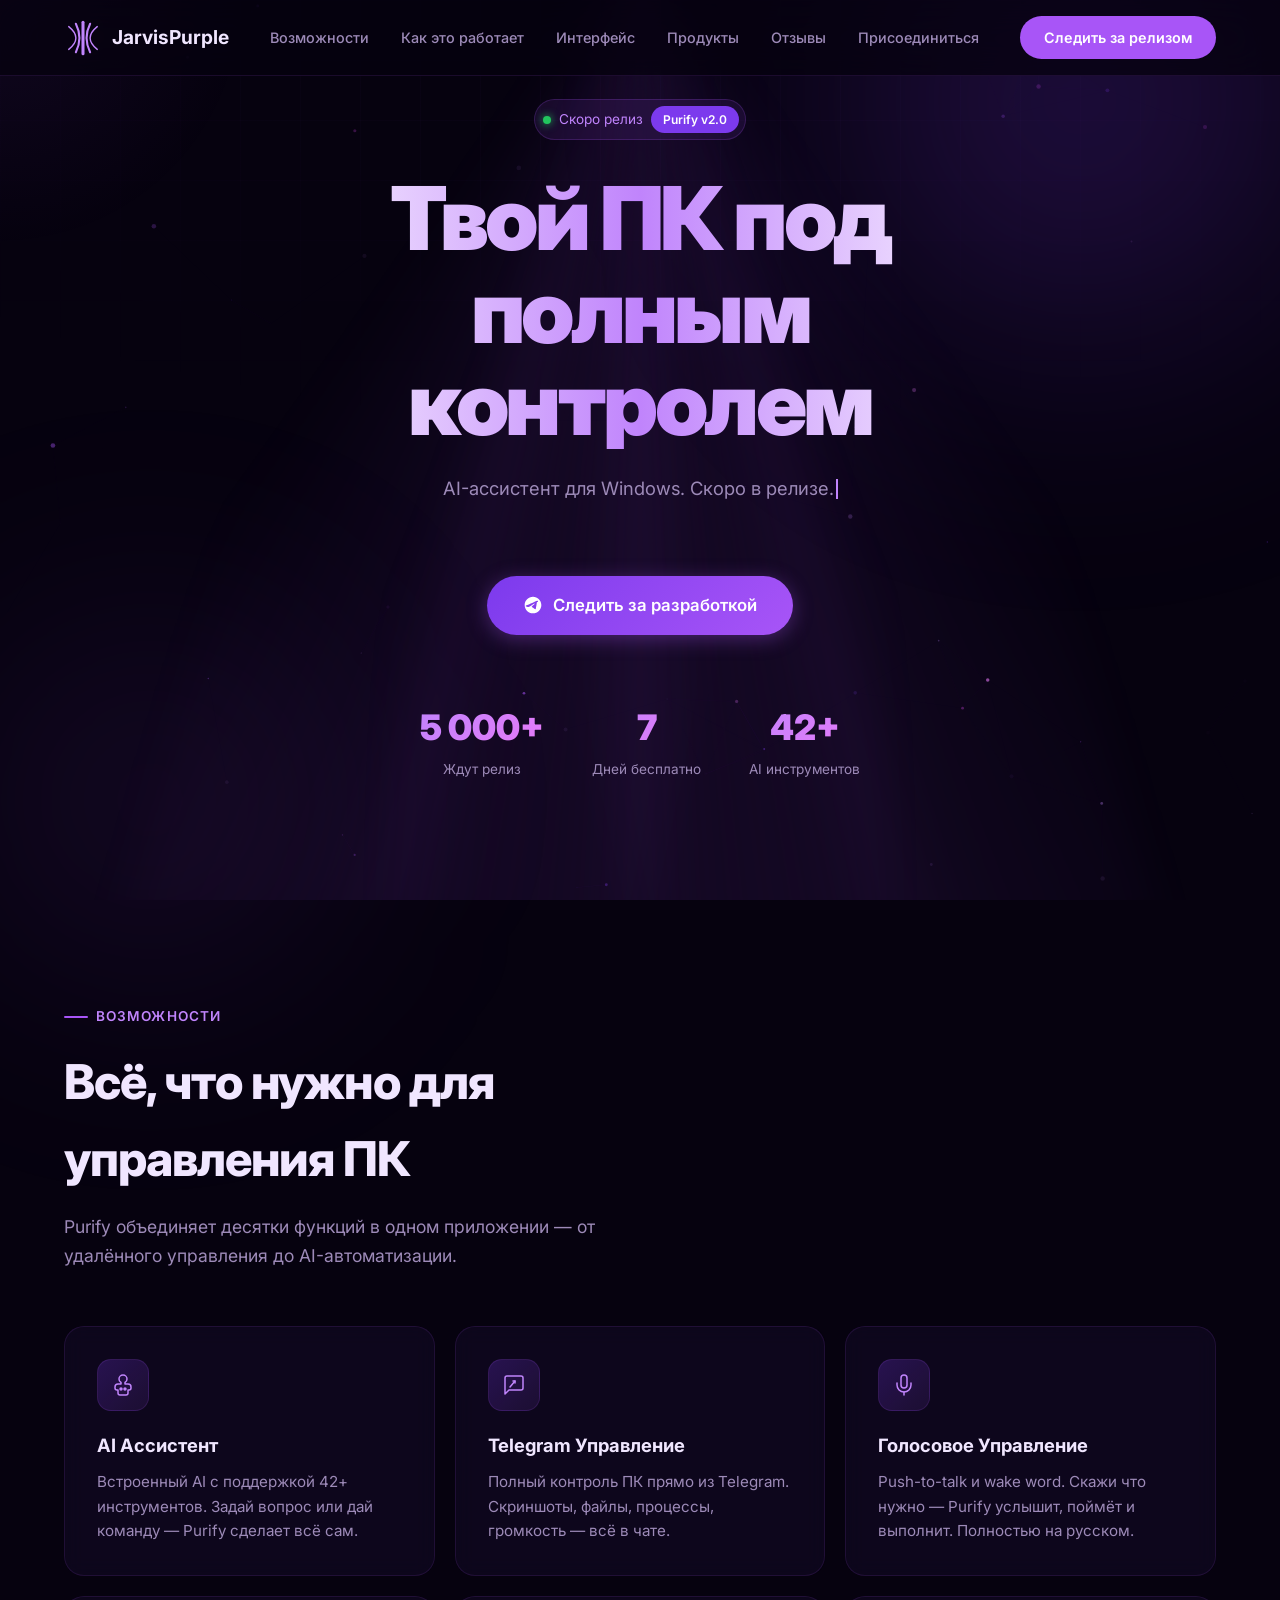
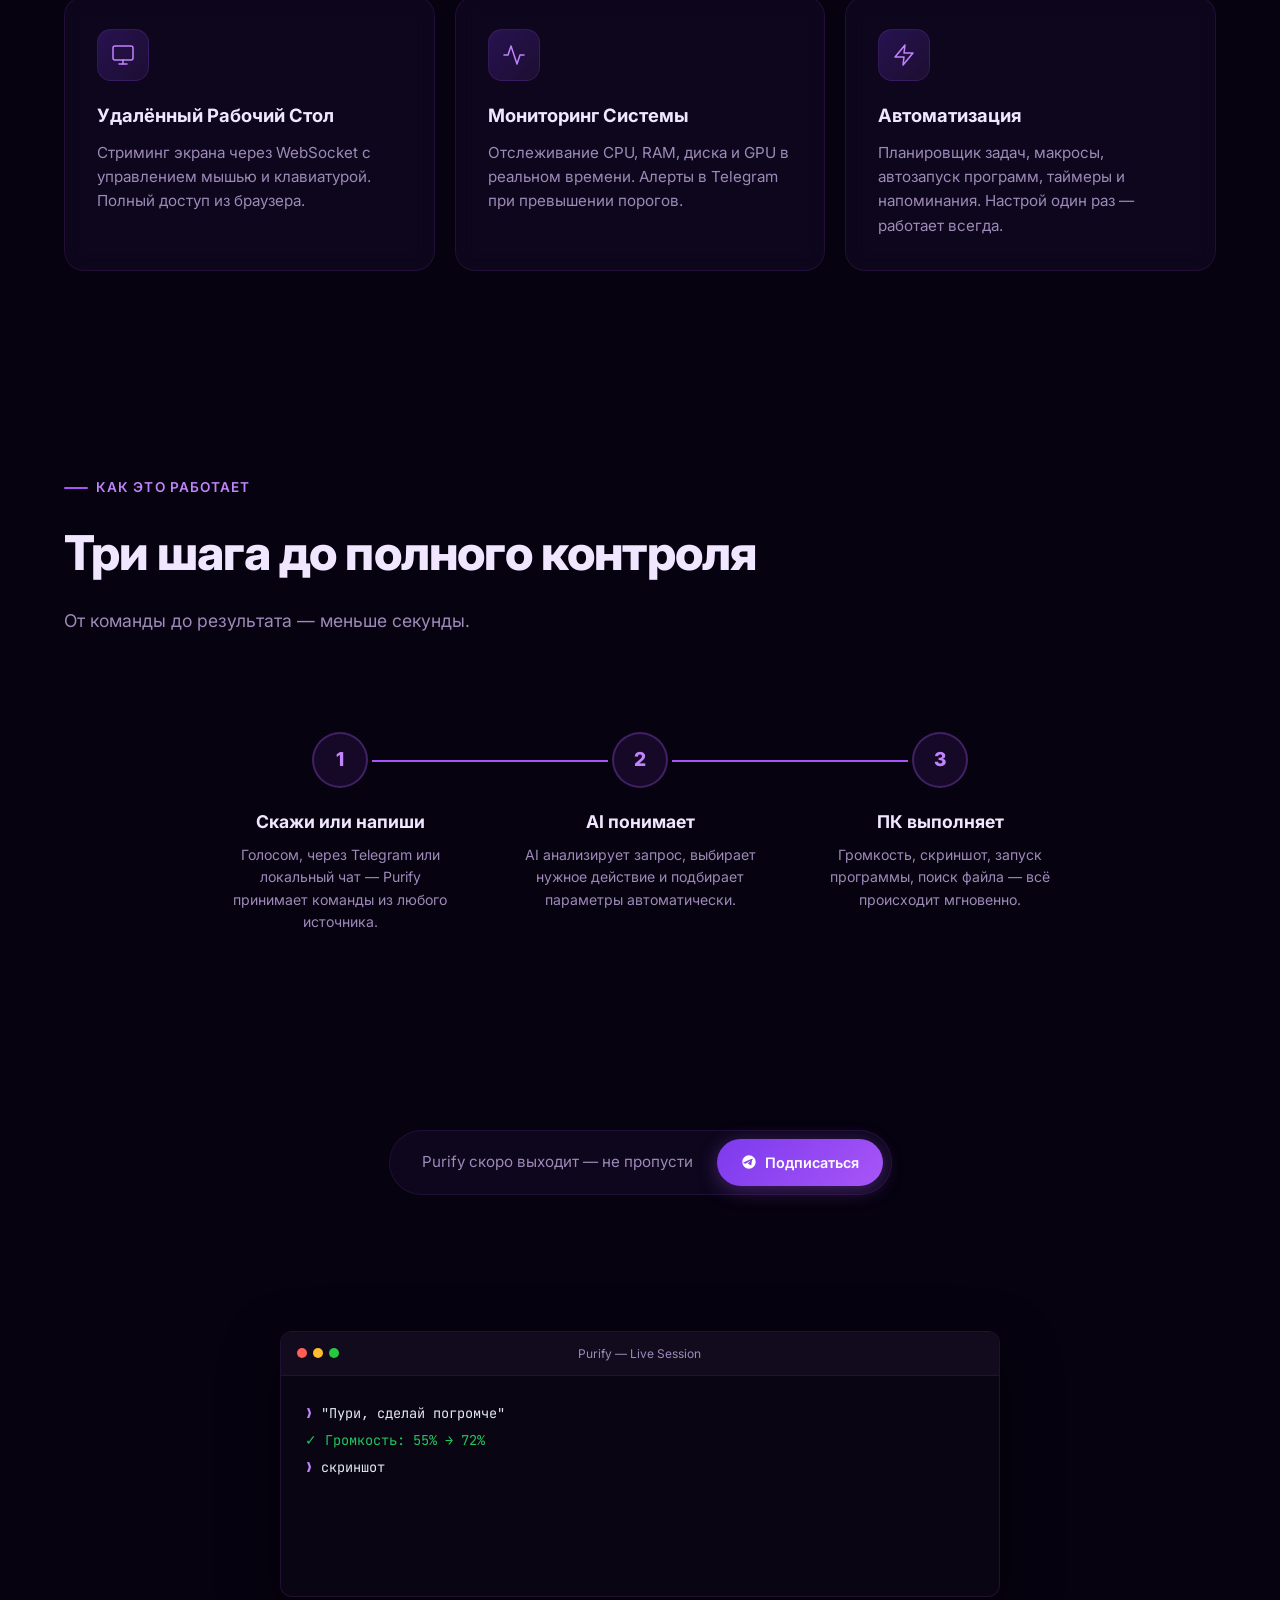
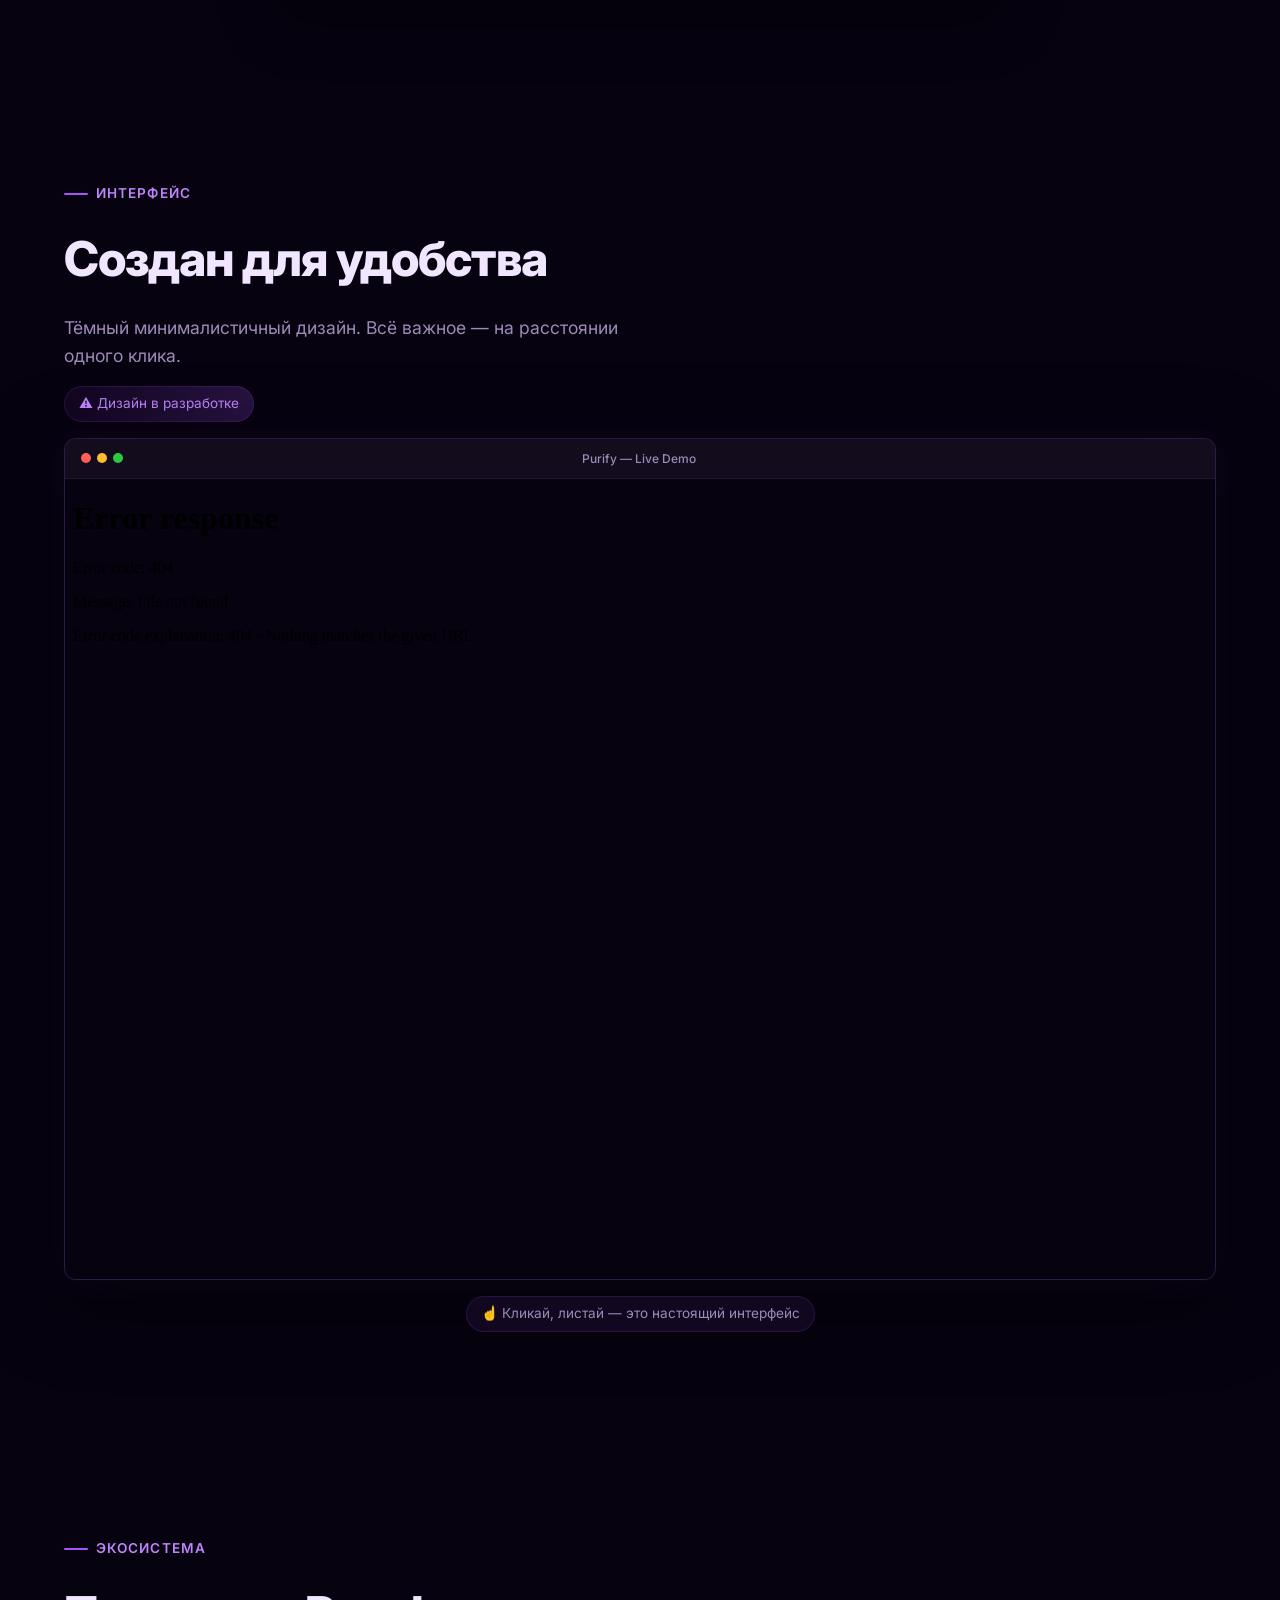
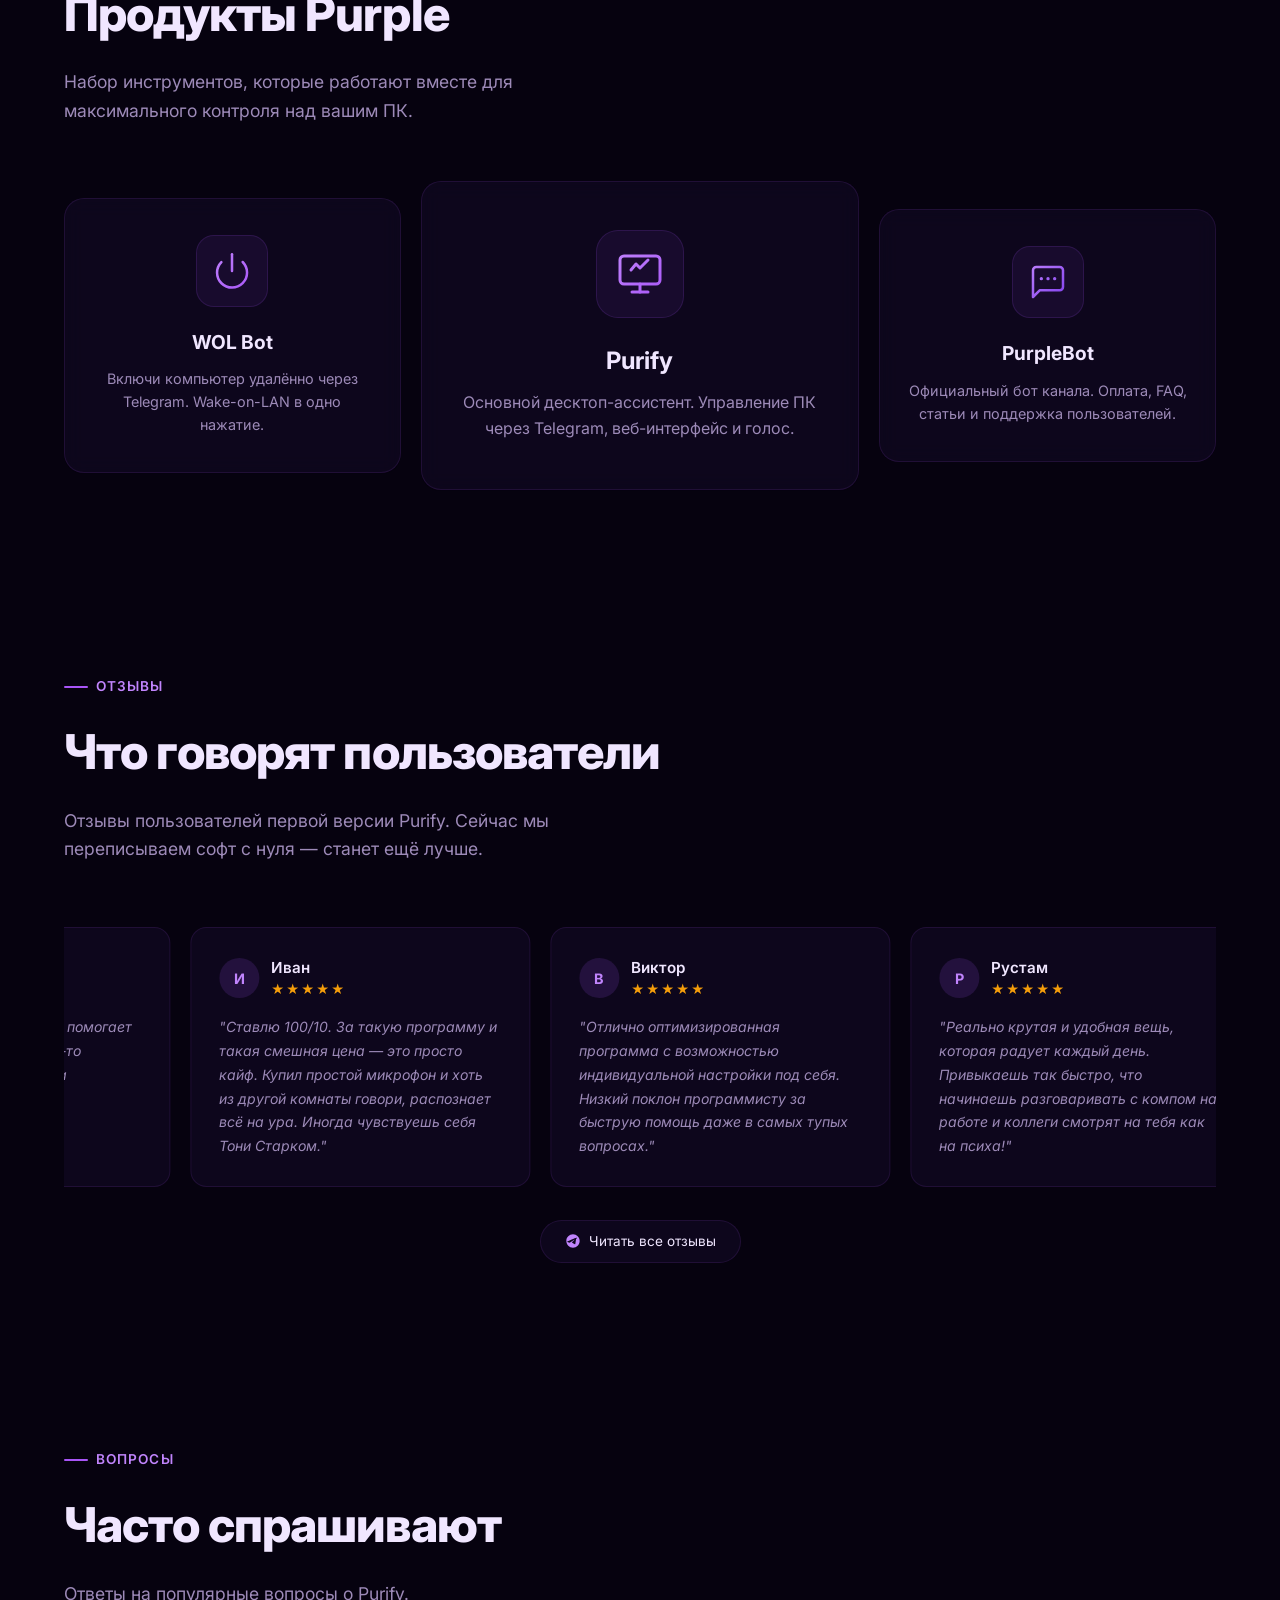
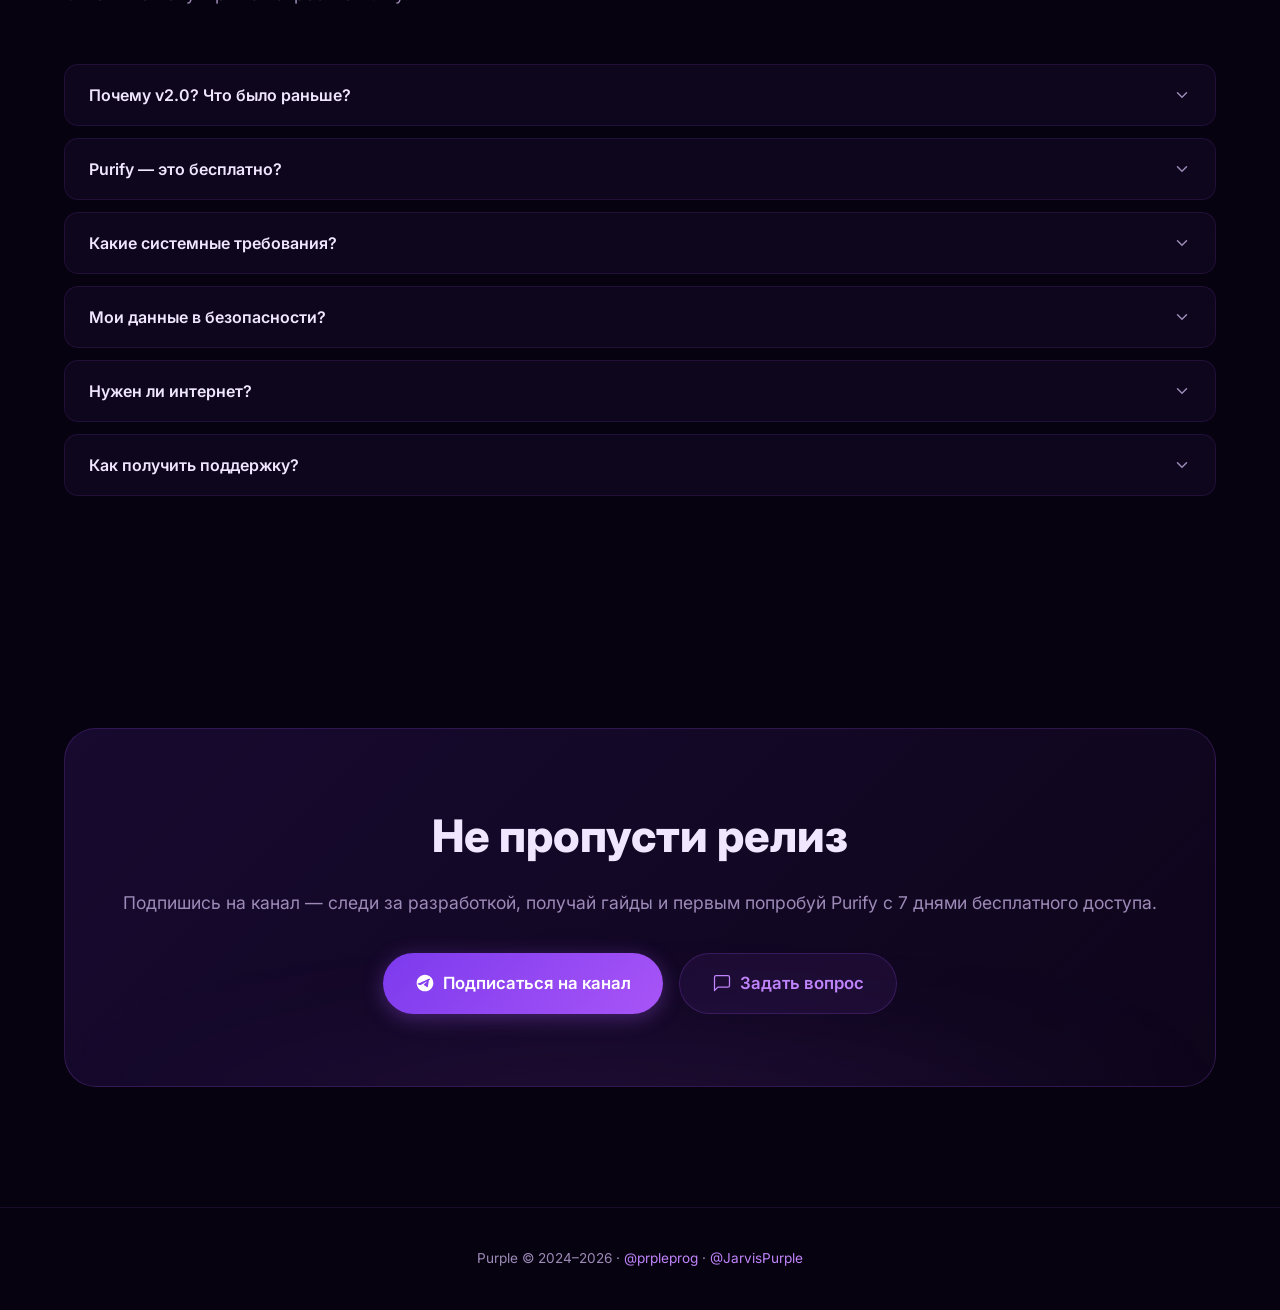
==== commit cdb474bb: "Remove product tags (Flagship, Бесплатно, Канал) Co-Authored-By: Claude Opus 4.6 (1M context) <norep" ====
--- a/index.html
+++ b/index.html
@@ -899,7 +899,6 @@
                 </span>
                 <h3>WOL Bot</h3>
                 <p>Включи компьютер удалённо через Telegram. Wake-on-LAN в одно нажатие.</p>
-                <span class="product-tag">Бесплатно</span>
             </div>
             <div class="product-card featured reveal">
                 <span class="product-icon">
@@ -911,7 +910,6 @@
                 </span>
                 <h3>Purify</h3>
                 <p>Основной десктоп-ассистент. Управление ПК через Telegram, веб-интерфейс и голос.</p>
-                <span class="product-tag">Flagship</span>
             </div>
             <div class="product-card reveal">
                 <span class="product-icon">
@@ -923,7 +921,6 @@
                 </span>
                 <h3>PurpleBot</h3>
                 <p>Официальный бот канала. Оплата, FAQ, статьи и поддержка пользователей.</p>
-                <span class="product-tag">Канал</span>
             </div>
         </div>
     </div>
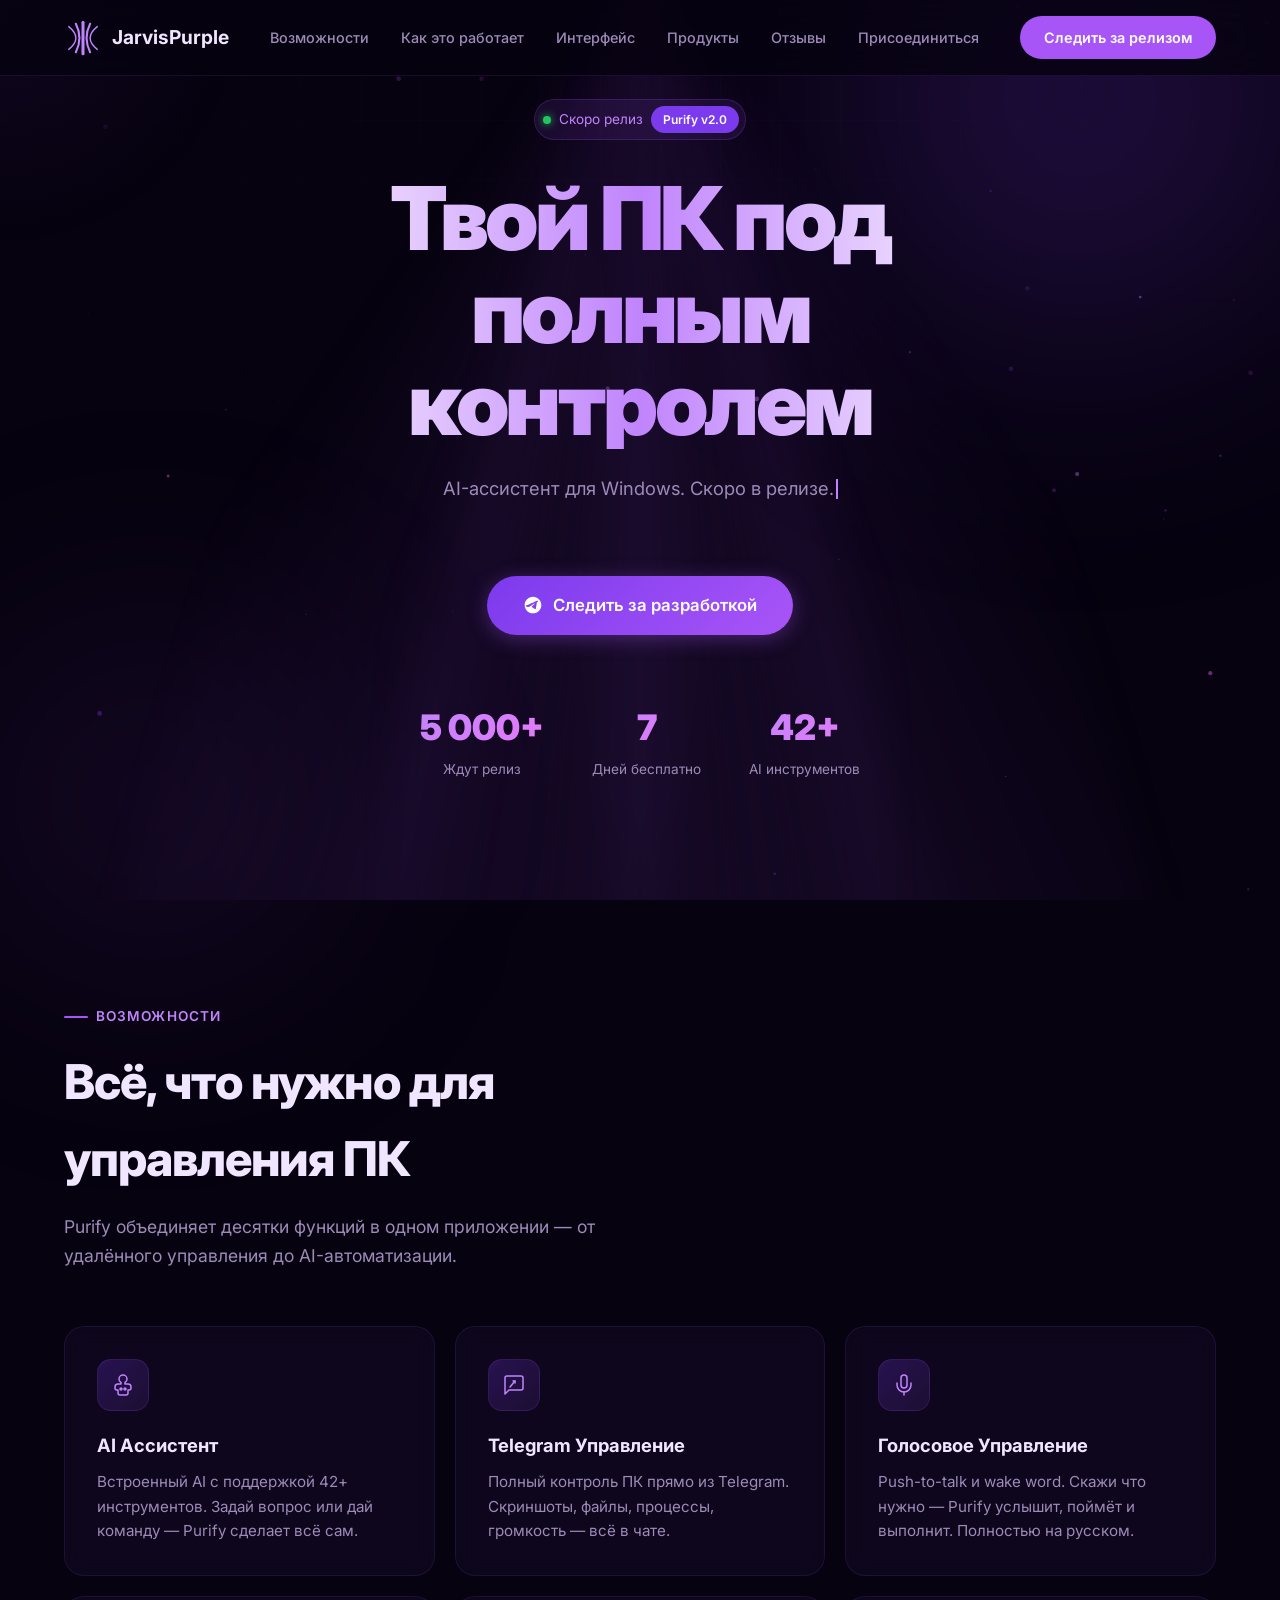
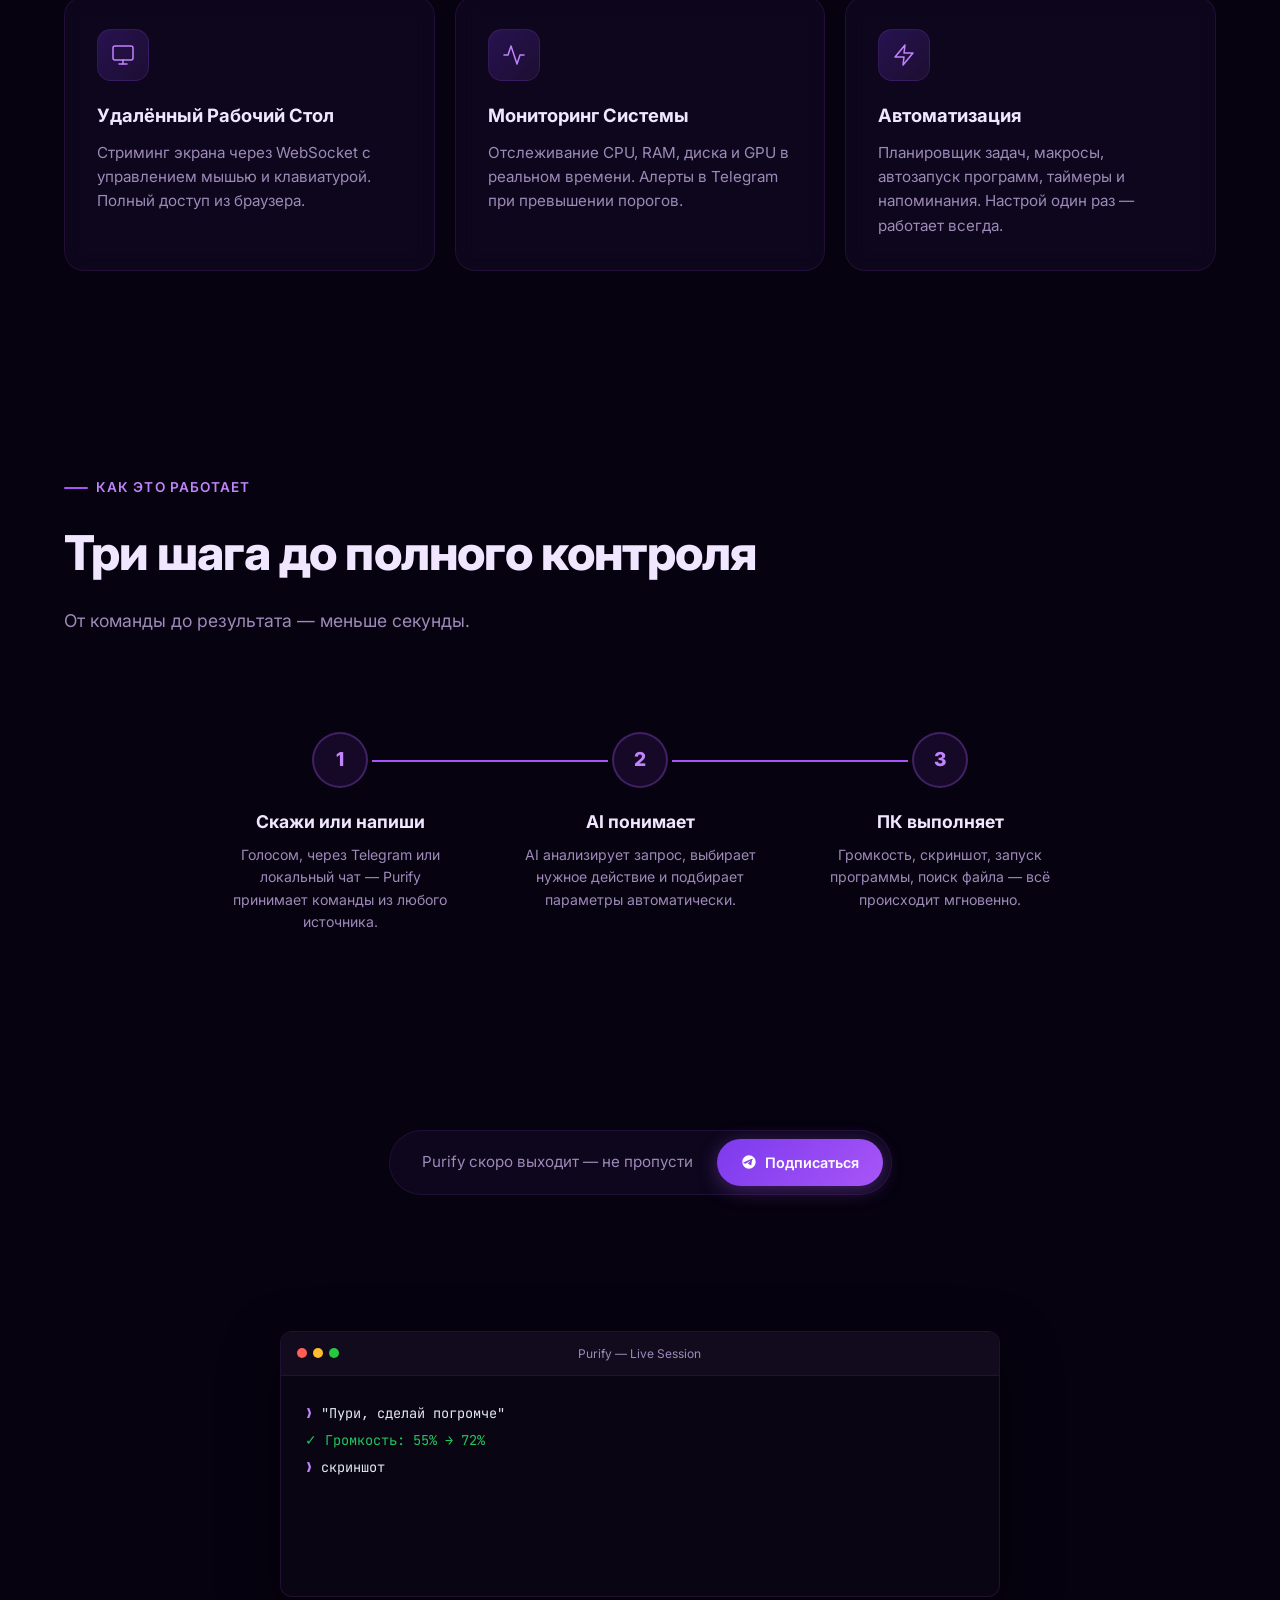
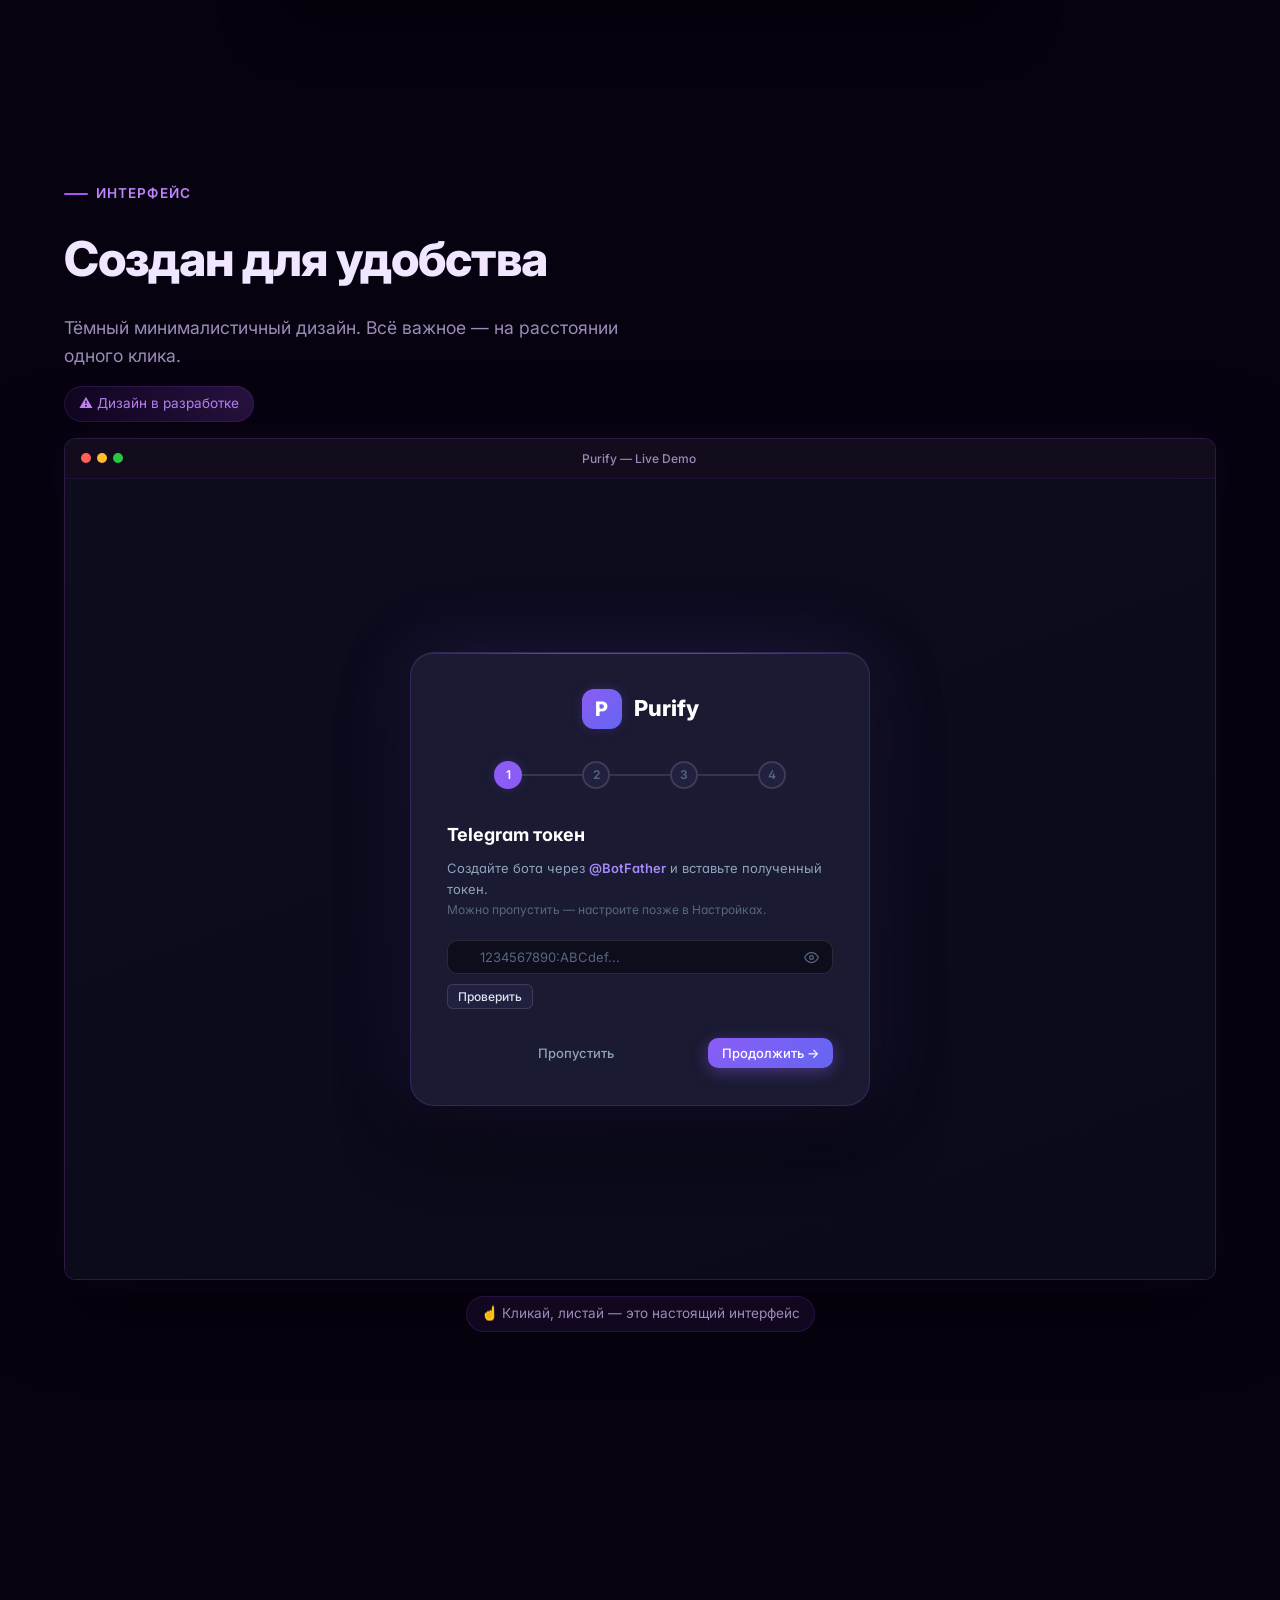
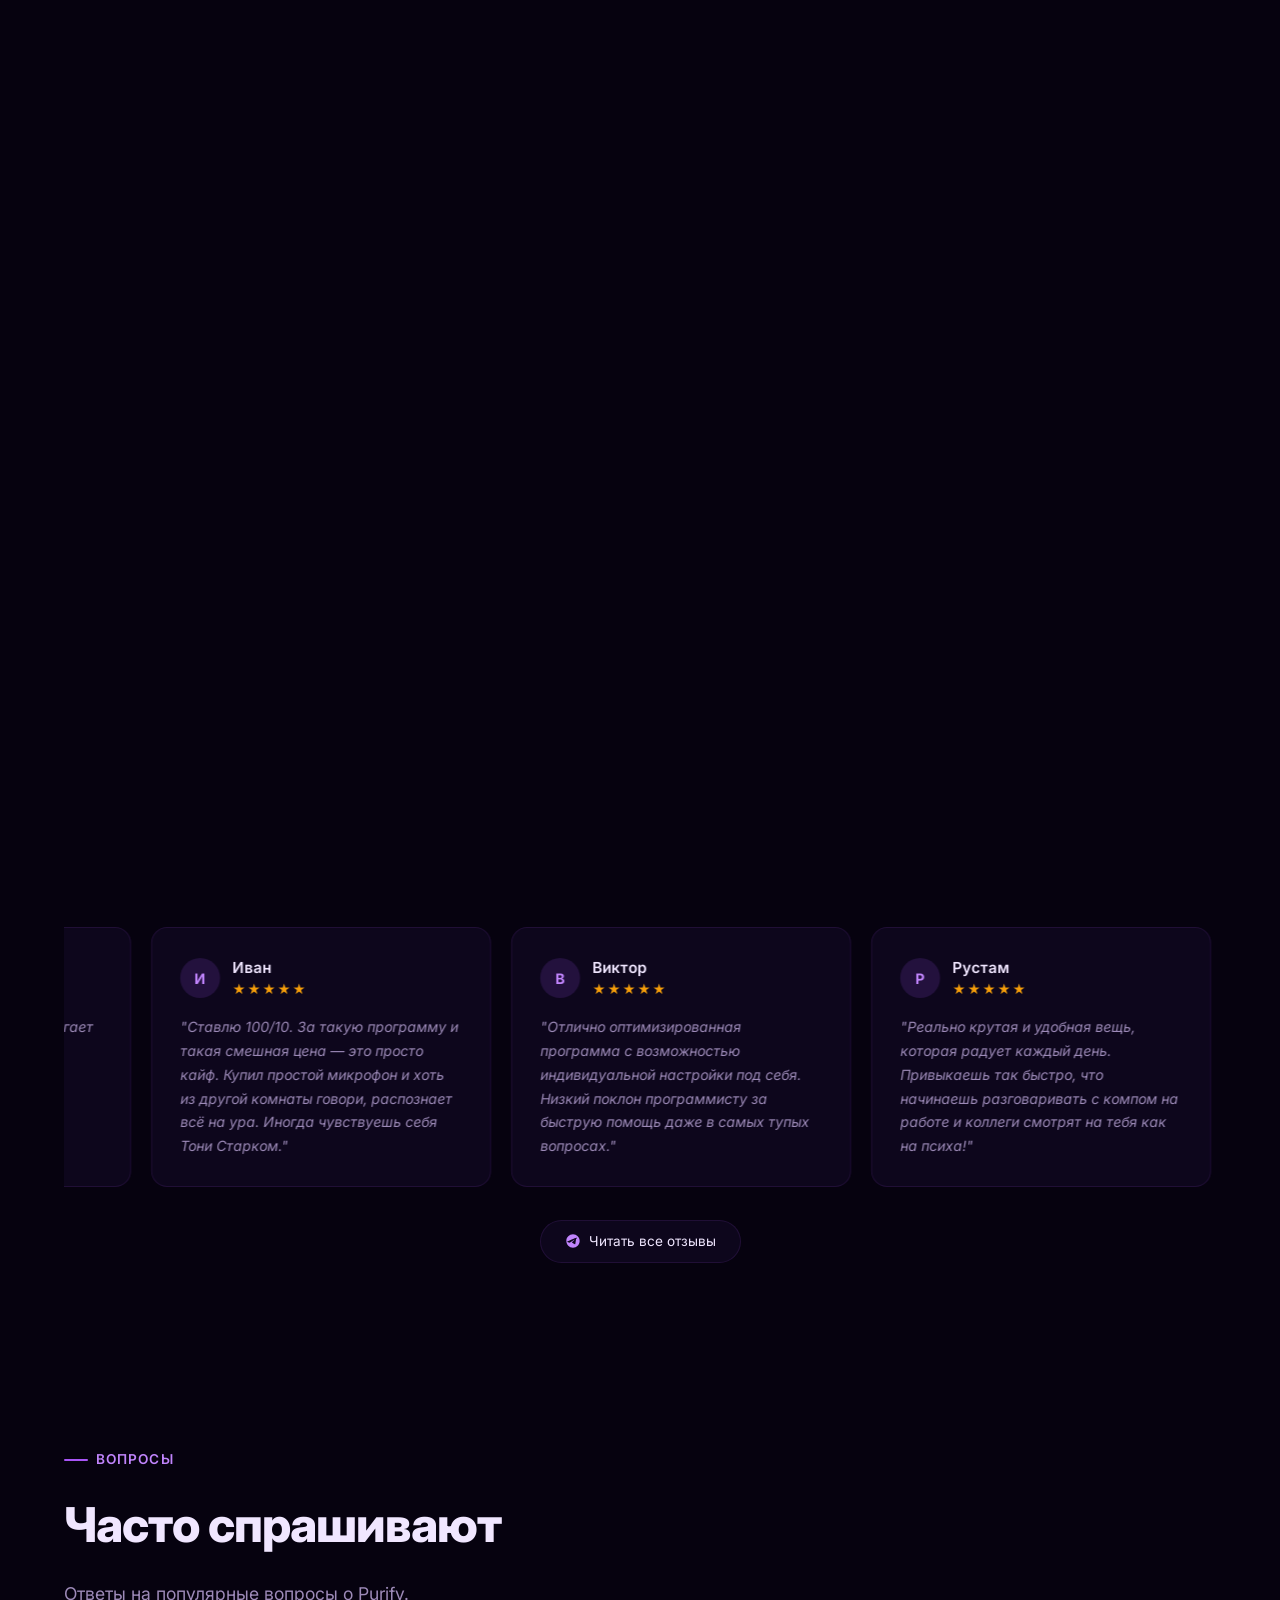
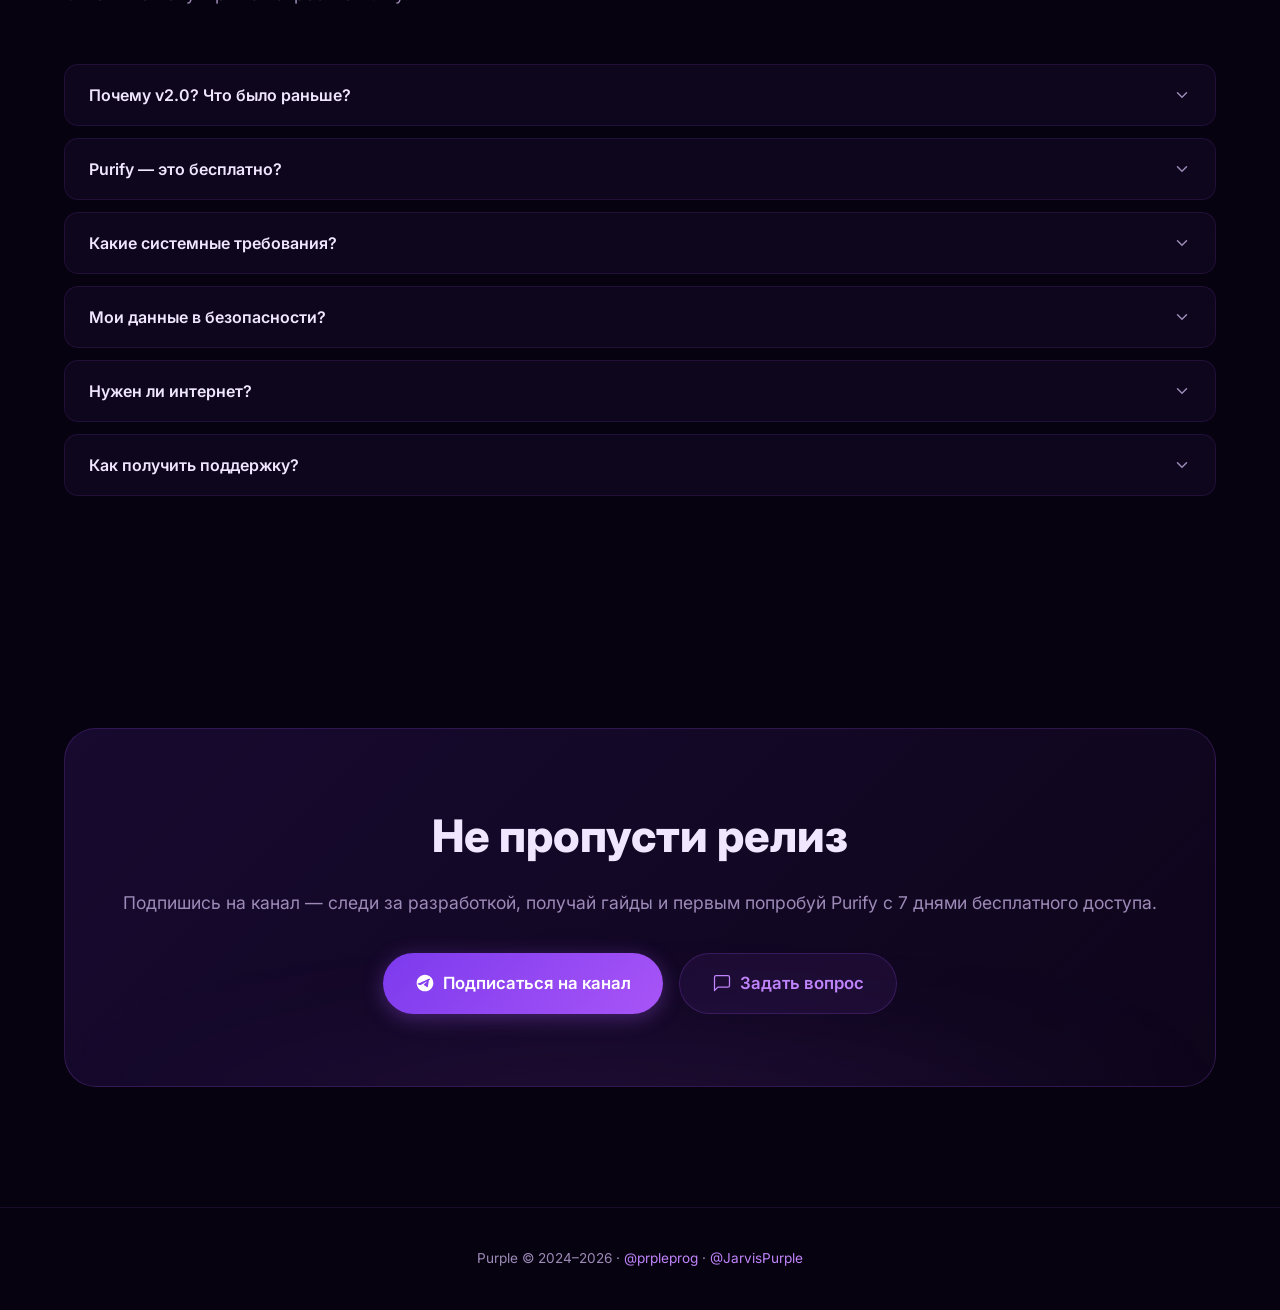
==== commit 31781bd7: "Add demo UI, products carousel, Russian titles, fix iframe path - Added demo/ folder with full UI fo" ====
--- a/index.html
+++ b/index.html
@@ -3,14 +3,14 @@
 <head>
     <meta charset="UTF-8">
     <meta name="viewport" content="width=device-width, initial-scale=1.0">
-    <title>Purify — AI Desktop Assistant</title>
+    <title>Purify — AI ассистент для Windows</title>
     <meta name="description" content="Purify — AI-ассистент для Windows. Управляй компьютером через Telegram, голосом и веб-интерфейс.">
-    <meta property="og:title" content="Purify — AI Desktop Assistant">
+    <meta property="og:title" content="Purify — AI ассистент для Windows">
     <meta property="og:description" content="Управляй компьютером через Telegram, голосом и веб-интерфейс. 42+ AI-инструментов.">
     <meta property="og:type" content="website">
     <meta property="og:url" content="https://t.me/JarvisPurple">
     <meta name="twitter:card" content="summary">
-    <meta name="twitter:title" content="Purify — AI Desktop Assistant">
+    <meta name="twitter:title" content="Purify — AI ассистент для Windows">
     <meta name="twitter:description" content="Управляй компьютером через Telegram, голосом и веб-интерфейс.">
     <meta name="theme-color" content="#06020f">
     <meta name="apple-mobile-web-app-status-bar-style" content="black-translucent">
@@ -524,6 +524,7 @@
         .review-text { color: var(--text-dim); font-size: 0.88rem; line-height: 1.7; font-style: italic; }
         .carousel-nav { display: flex; justify-content: center; gap: 8px; margin-top: 24px; }
         .features-nav { display: none; }
+        .products-nav { display: none; }
         .carousel-dot { width: 8px; height: 8px; border-radius: 50%; background: rgba(168,85,247,0.2); border: none; cursor: pointer; padding: 0; transition: all 0.3s; }
         .carousel-dot.active { background: var(--purple); width: 24px; border-radius: 4px; }
 
@@ -617,9 +618,15 @@
             .feature-card p { font-size: 0.82rem; line-height: 1.5; }
             .features-nav { display: flex; }
             .feature-card.reveal { opacity: 1; transform: none; transition: none; }
-            .products-grid { grid-template-columns: 1fr; gap: 12px; }
-            .product-card { padding: 24px 20px; border-radius: 14px; }
-            .products-grid .product-card.featured { padding: 28px 20px; }
+            .products-wrap { overflow: hidden; }
+            .products-grid {
+                display: flex !important; gap: 12px;
+                transition: transform 0.4s cubic-bezier(0.25, 0.1, 0.25, 1);
+                will-change: transform; cursor: grab; user-select: none;
+            }
+            .products-grid.dragging { transition: none; cursor: grabbing; }
+            .product-card { flex: 0 0 calc(100% - 12px); padding: 24px 20px; border-radius: 14px; }
+            .products-grid .product-card.featured { padding: 28px 20px; flex: 0 0 calc(100% - 12px); }
             .products-grid .product-card.featured .product-icon { width: 64px; height: 64px; margin-bottom: 16px; }
             .products-grid .product-card.featured .product-icon svg { width: 36px; height: 36px; }
             .products-grid .product-card.featured h3 { font-size: 1.2rem; }
@@ -628,7 +635,7 @@
             .product-icon svg { width: 28px; height: 28px; }
             .product-card h3 { font-size: 1rem; margin-bottom: 6px; }
             .product-card p { font-size: 0.85rem; }
-            .product-tag { margin-top: 12px; padding: 4px 12px; font-size: 0.75rem; }
+            .products-nav { display: flex; }
             #showcase { display: none; }
             .cta-box { padding: 48px 24px; }
             .cta-buttons { flex-direction: column; align-items: stretch; }
@@ -654,7 +661,6 @@
         @media (max-width: 480px) {
             .hero h1 { font-size: 1.8rem; }
             .hero-stats { flex-direction: column; gap: 16px; }
-            .products-grid { grid-template-columns: 1fr; }
             .hero-buttons { flex-direction: column; align-items: stretch; }
             .hero-buttons .btn-primary { text-align: center; justify-content: center; }
         }
@@ -874,7 +880,7 @@
                     <div class="demo-titlebar-text">Purify — Live Demo</div>
                     <div style="width: 44px;"></div>
                 </div>
-                <iframe class="demo-frame" src="../ui/web/index.html" title="Purify Demo" loading="lazy"></iframe>
+                <iframe class="demo-frame" src="demo/index.html" title="Purify Demo" loading="lazy"></iframe>
             </div>
             <div class="demo-hint"><span>&#9757; Кликай, листай — это настоящий интерфейс</span></div>
         </div>
@@ -889,7 +895,8 @@
             <h2 class="section-title">Продукты Purple</h2>
             <p class="section-desc">Набор инструментов, которые работают вместе для максимального контроля над вашим ПК.</p>
         </div>
-        <div class="products-grid">
+        <div class="products-wrap">
+        <div class="products-grid" id="products-track">
             <div class="product-card reveal">
                 <span class="product-icon">
                     <svg width="40" height="40" viewBox="0 0 24 24" fill="none" stroke="url(#pi3)" stroke-width="1.5" stroke-linecap="round" stroke-linejoin="round">
@@ -923,6 +930,8 @@
                 <p>Официальный бот канала. Оплата, FAQ, статьи и поддержка пользователей.</p>
             </div>
         </div>
+        </div>
+        <div class="carousel-nav products-nav" id="products-nav"></div>
     </div>
 </section>
 
@@ -1355,6 +1364,9 @@
 // ==================== FEATURES CAROUSEL (mobile) ====================
 initCarousel('features-track', 'features-nav', 6);
 
+// ==================== PRODUCTS CAROUSEL (mobile) ====================
+initCarousel('products-track', 'products-nav', 3);
+
 // ==================== REVIEWS CAROUSEL ====================
 // Reviews: carousel on mobile, auto-scroll on desktop
 if (window.innerWidth <= 768) {
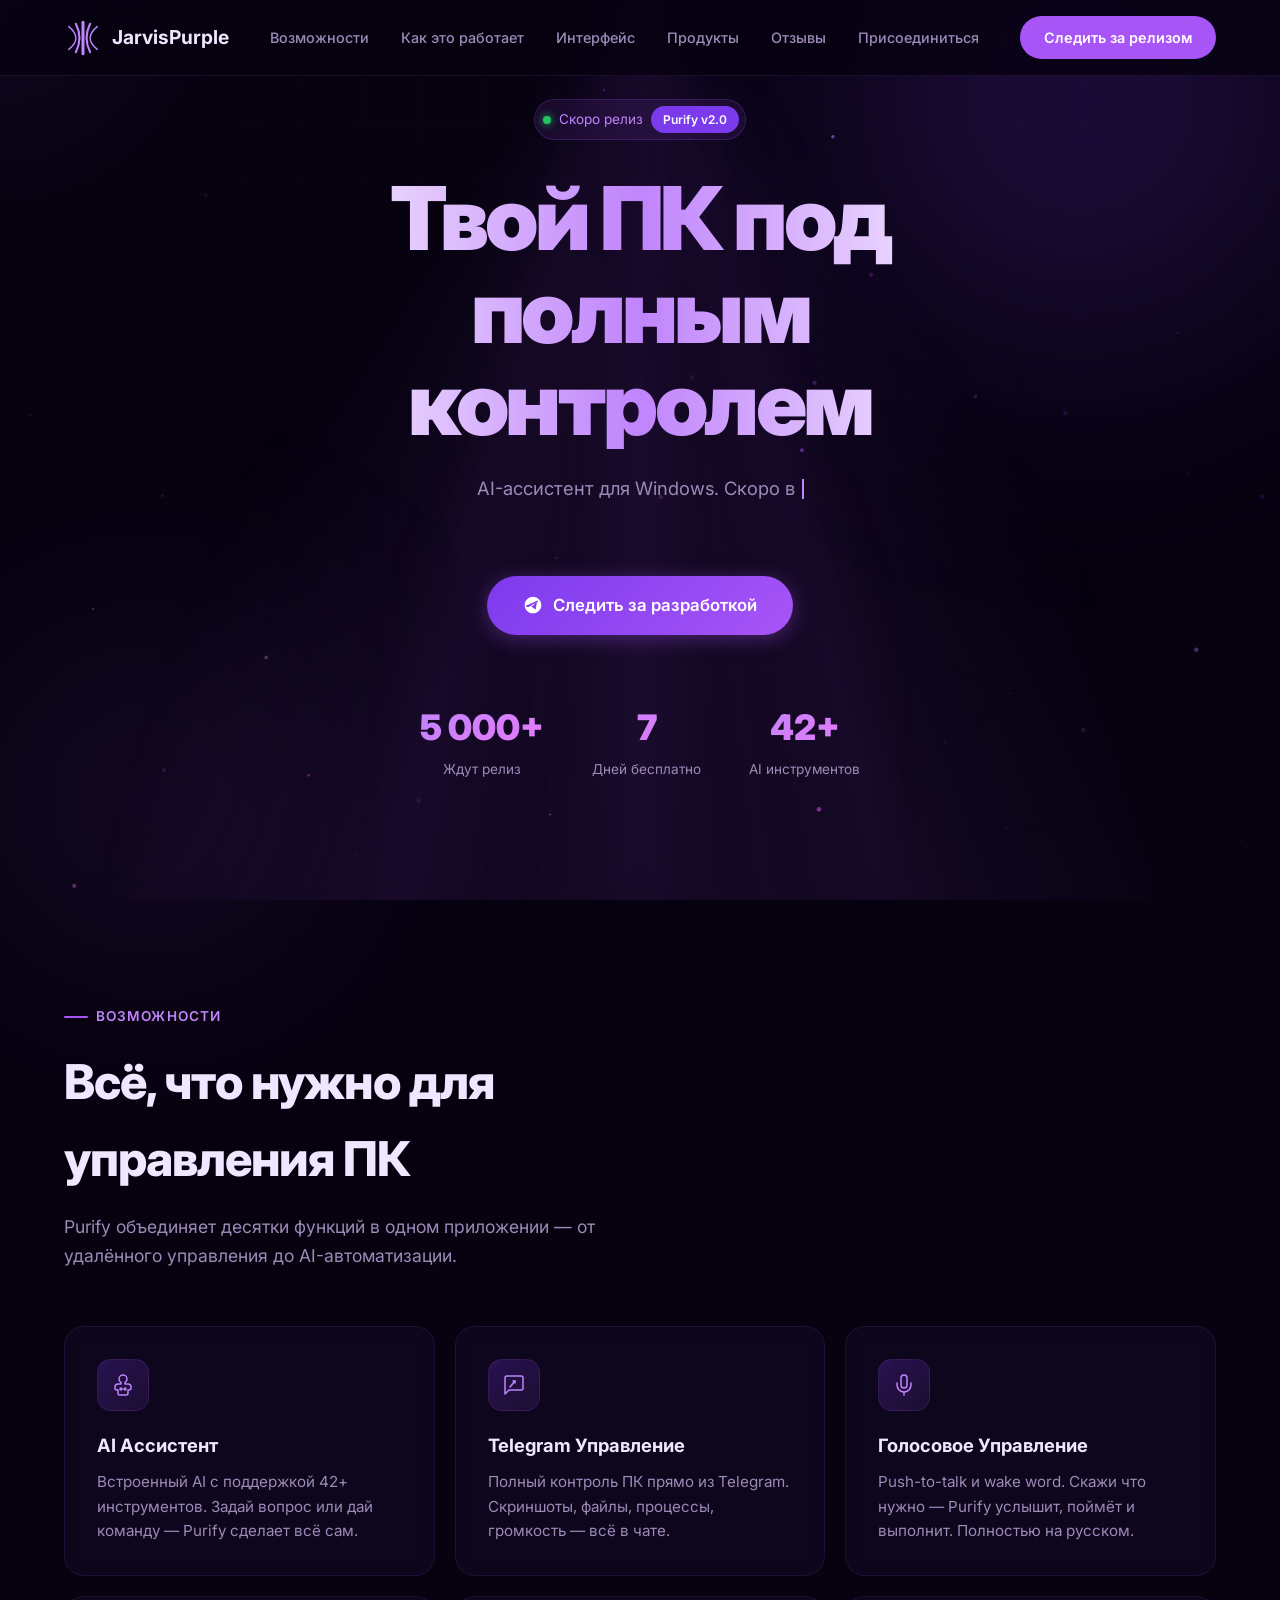
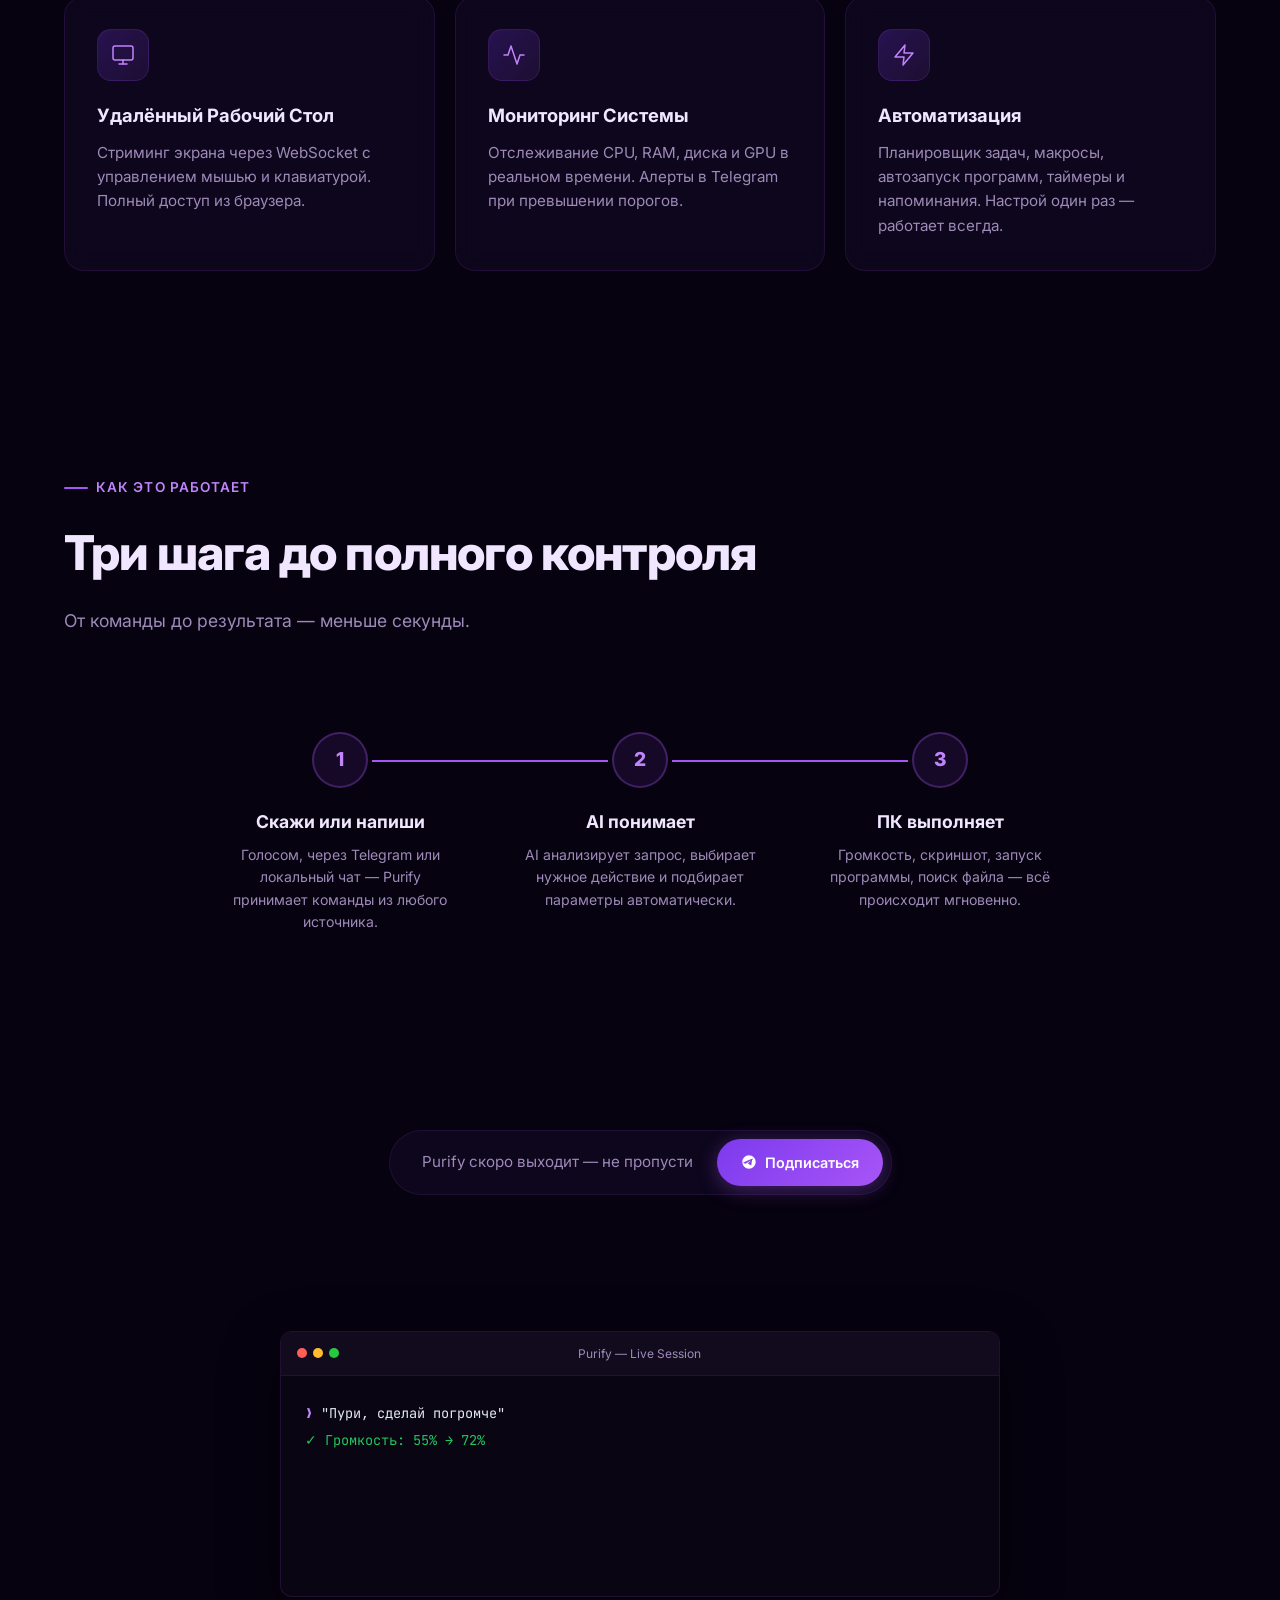
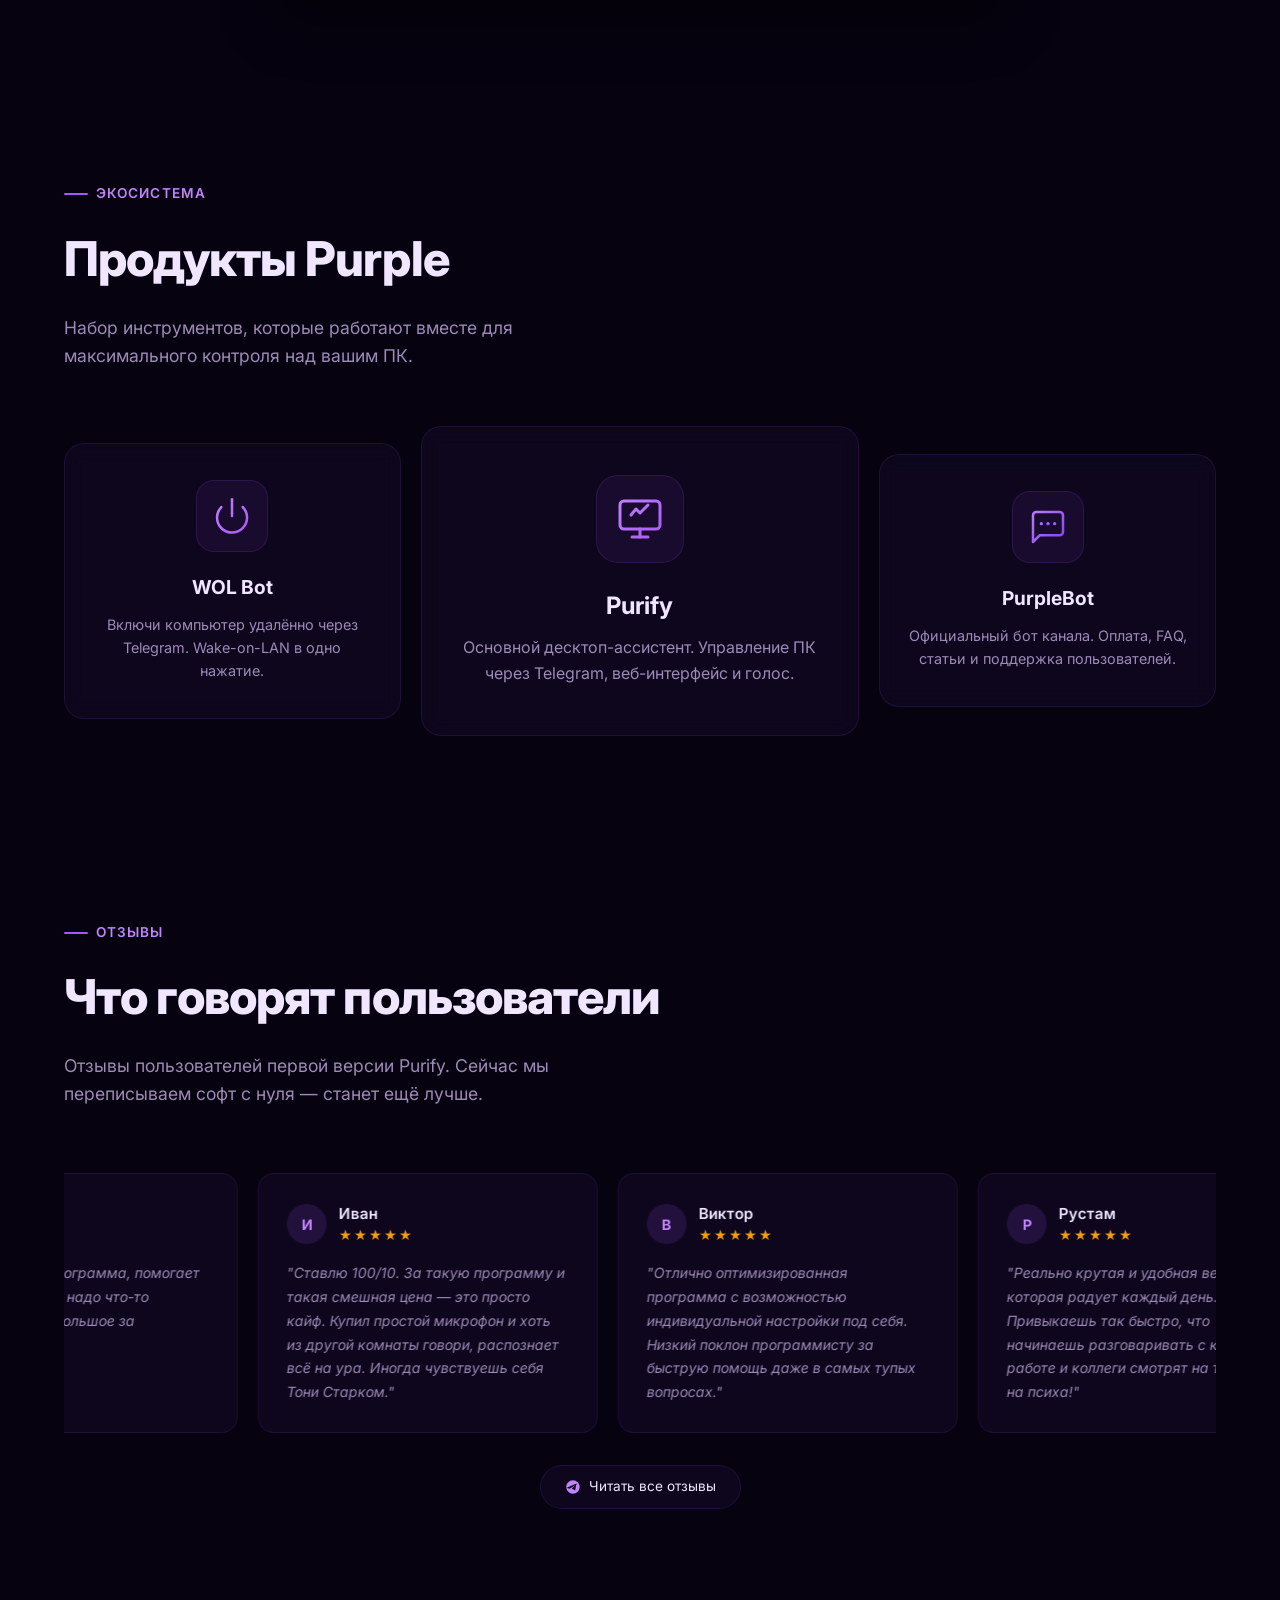
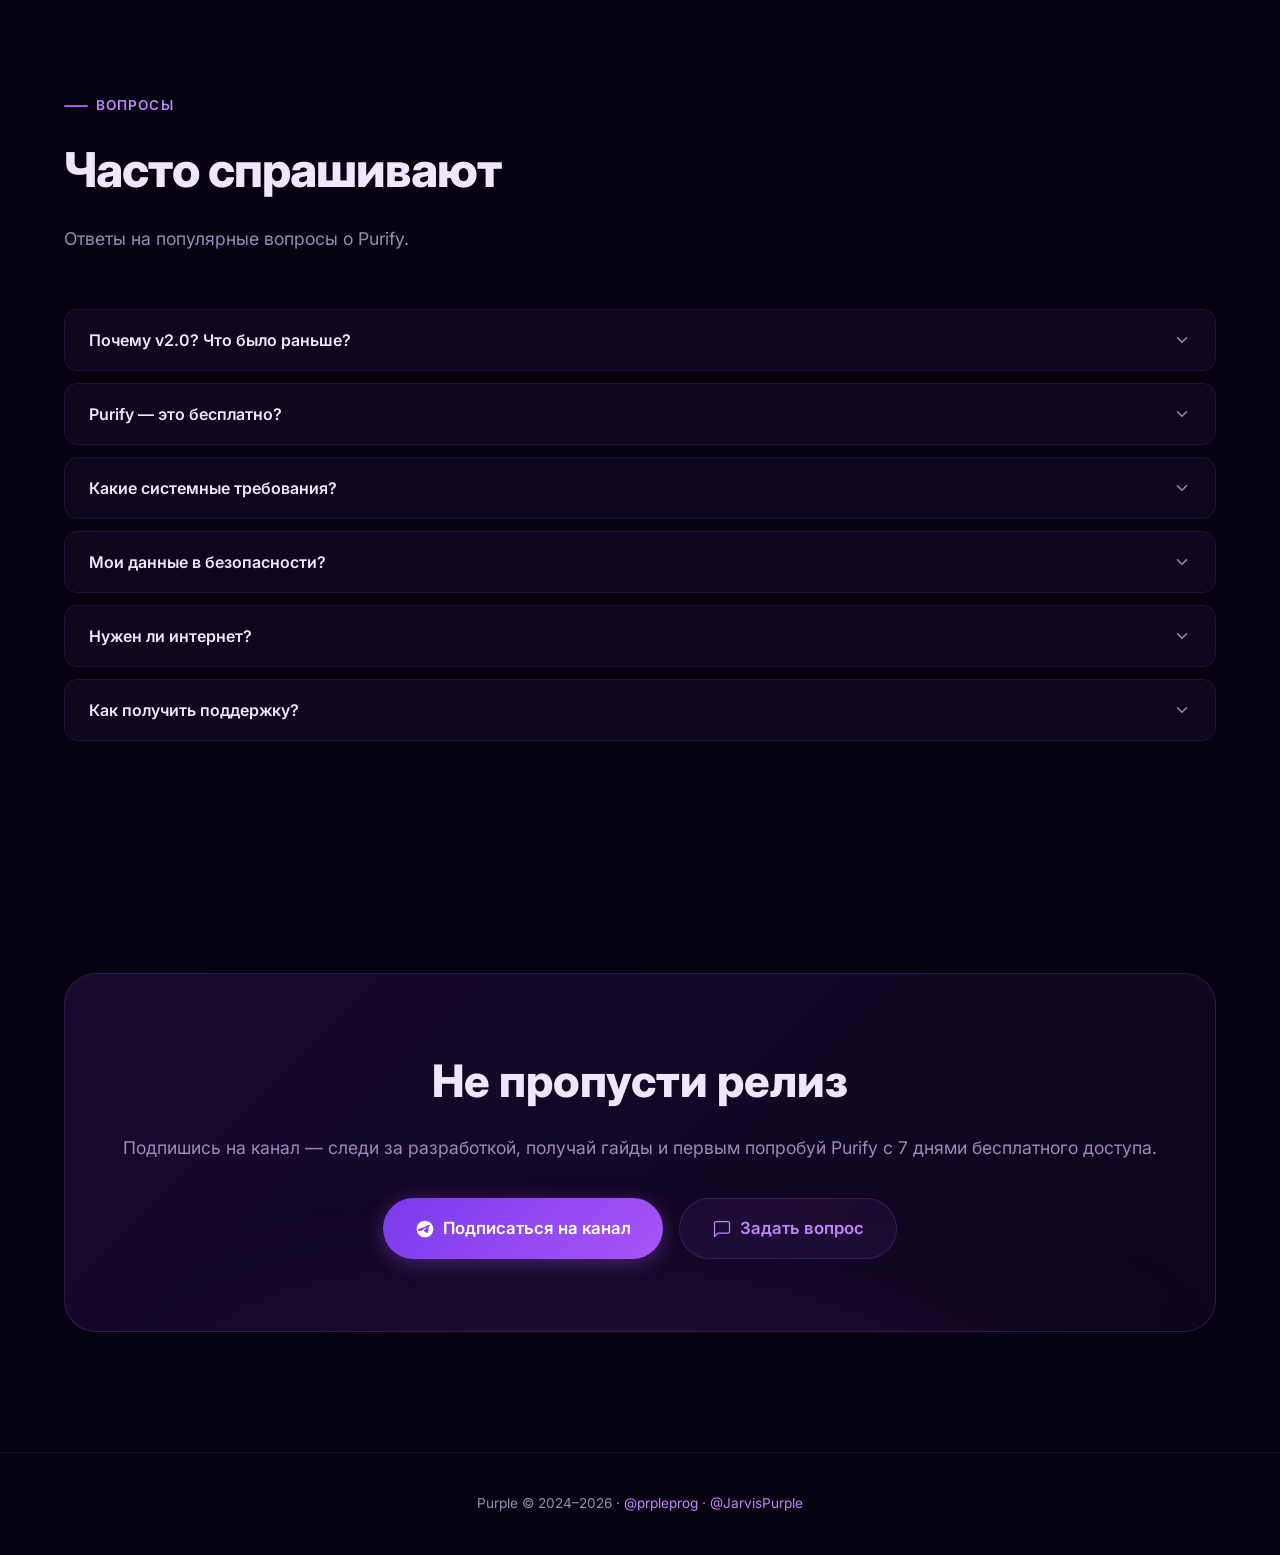
==== commit 91e9556f: "Add OG image, hide showcase on small screens, fix meta URLs - og:image for Telegram/social preview (" ====
--- a/index.html
+++ b/index.html
@@ -8,15 +8,17 @@
     <meta property="og:title" content="Purify — AI ассистент для Windows">
     <meta property="og:description" content="Управляй компьютером через Telegram, голосом и веб-интерфейс. 42+ AI-инструментов.">
     <meta property="og:type" content="website">
-    <meta property="og:url" content="https://t.me/JarvisPurple">
-    <meta name="twitter:card" content="summary">
+    <meta property="og:image" content="https://jarvispurple.ru/og-image.png">
+    <meta property="og:url" content="https://jarvispurple.ru">
+    <meta name="twitter:card" content="summary_large_image">
+    <meta name="twitter:image" content="https://jarvispurple.ru/og-image.png">
     <meta name="twitter:title" content="Purify — AI ассистент для Windows">
     <meta name="twitter:description" content="Управляй компьютером через Telegram, голосом и веб-интерфейс.">
     <meta name="theme-color" content="#06020f">
     <meta name="apple-mobile-web-app-status-bar-style" content="black-translucent">
     <link rel="icon" href="logo-warp.svg" type="image/svg+xml">
     <link rel="apple-touch-icon" href="logo-warp.svg">
-    <link rel="canonical" href="https://t.me/JarvisPurple">
+    <link rel="canonical" href="https://jarvispurple.ru">
     <link rel="preconnect" href="https://fonts.googleapis.com">
     <link href="https://fonts.googleapis.com/css2?family=Inter:wght@300;400;500;600;700;800;900&family=JetBrains+Mono:wght@400;500&display=swap" rel="stylesheet">
     <style>
@@ -596,6 +598,9 @@
 
 
         /* === MOBILE === */
+        @media (max-width: 1350px) {
+            #showcase { display: none; }
+        }
         @media (max-width: 768px) {
             .nav-links { display: none; }
             .nav-cta { display: none; }
@@ -636,7 +641,6 @@
             .product-card h3 { font-size: 1rem; margin-bottom: 6px; }
             .product-card p { font-size: 0.85rem; }
             .products-nav { display: flex; }
-            #showcase { display: none; }
             .cta-box { padding: 48px 24px; }
             .cta-buttons { flex-direction: column; align-items: stretch; }
             .cta-buttons .btn-primary, .cta-buttons .btn-secondary { justify-content: center; }
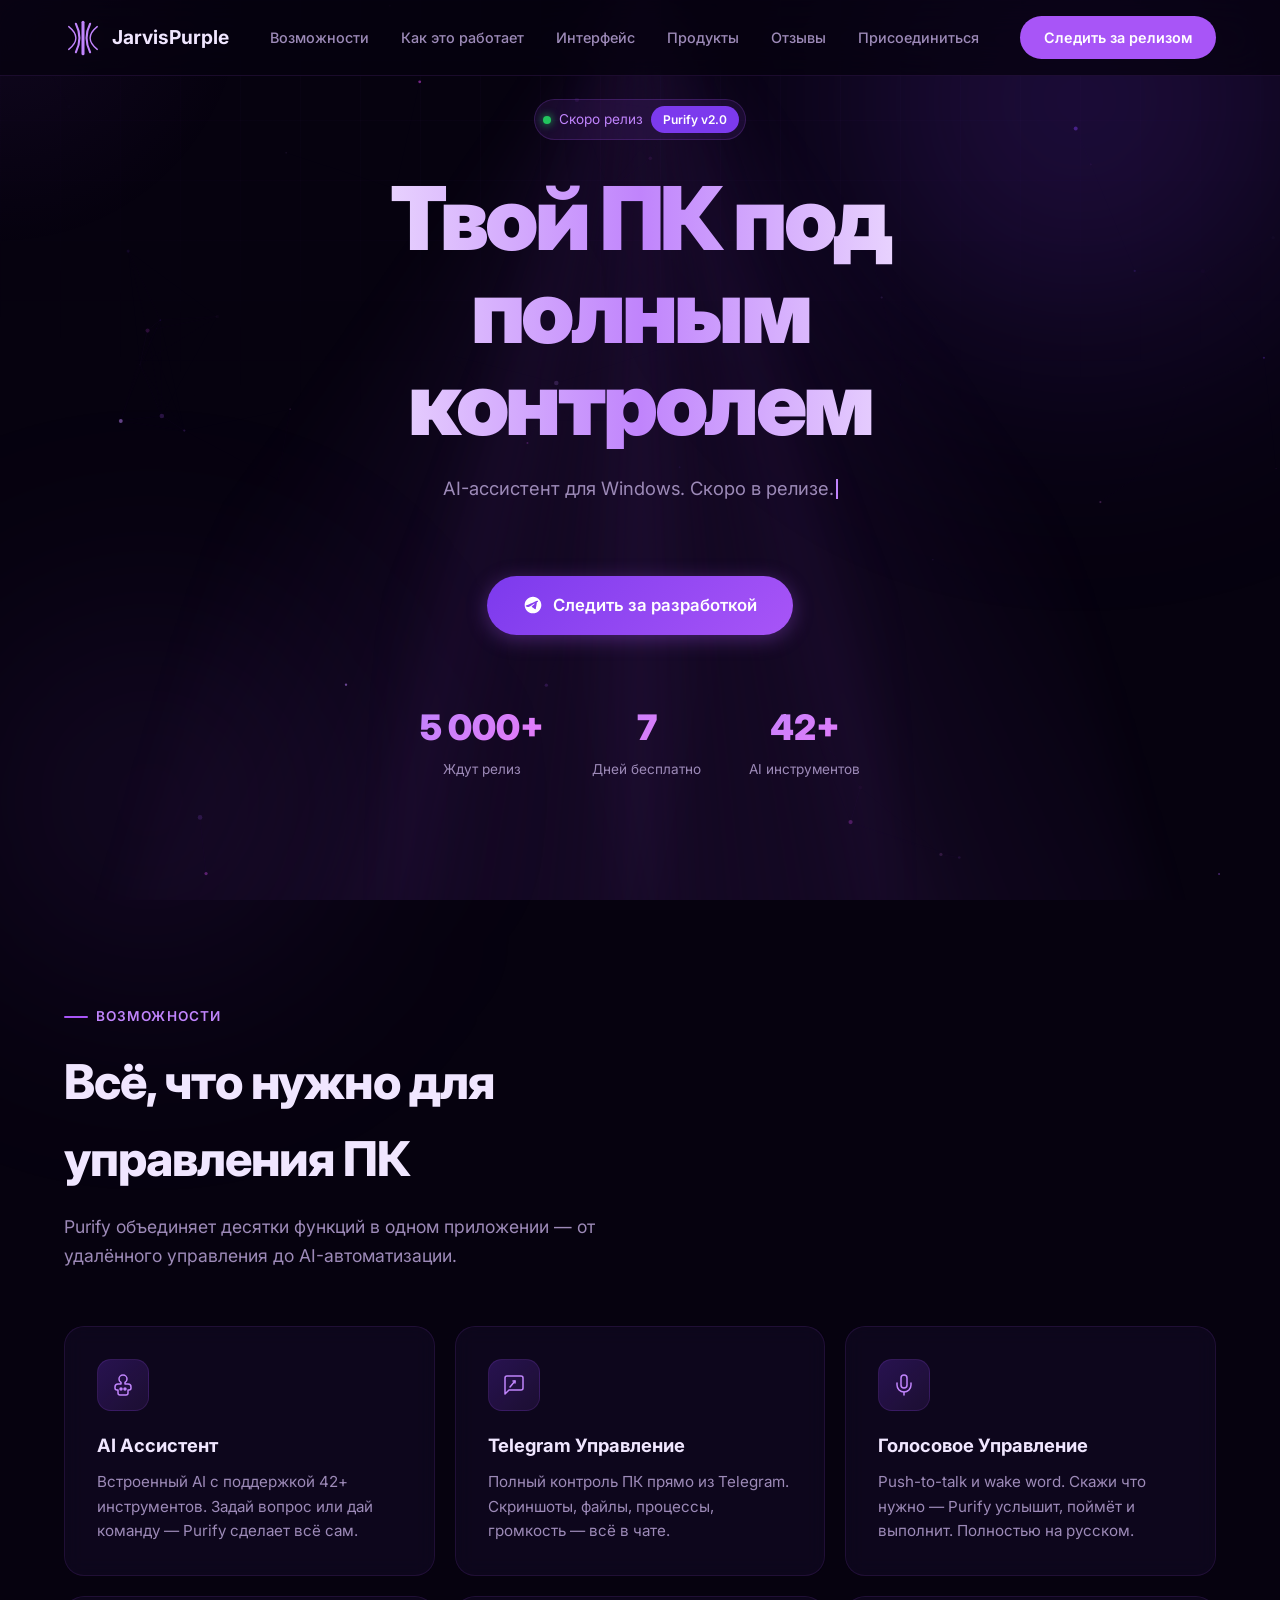
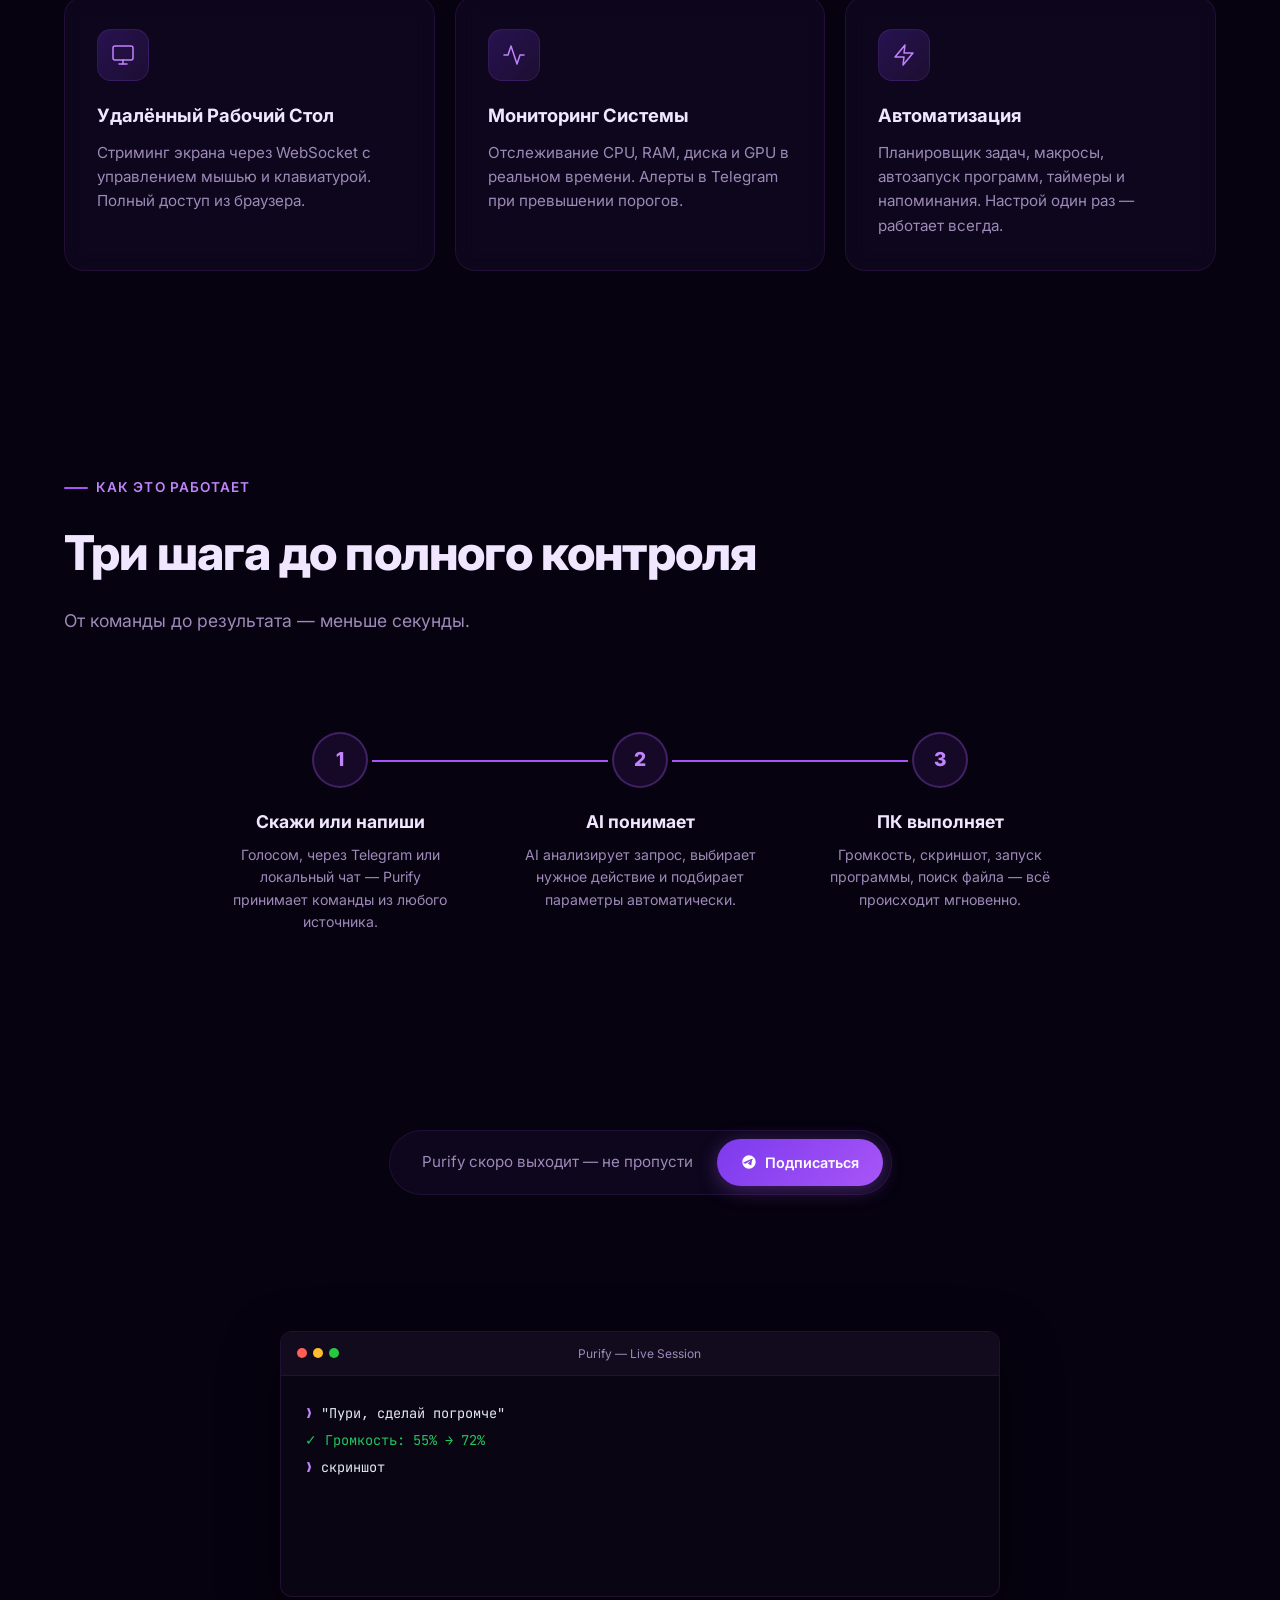
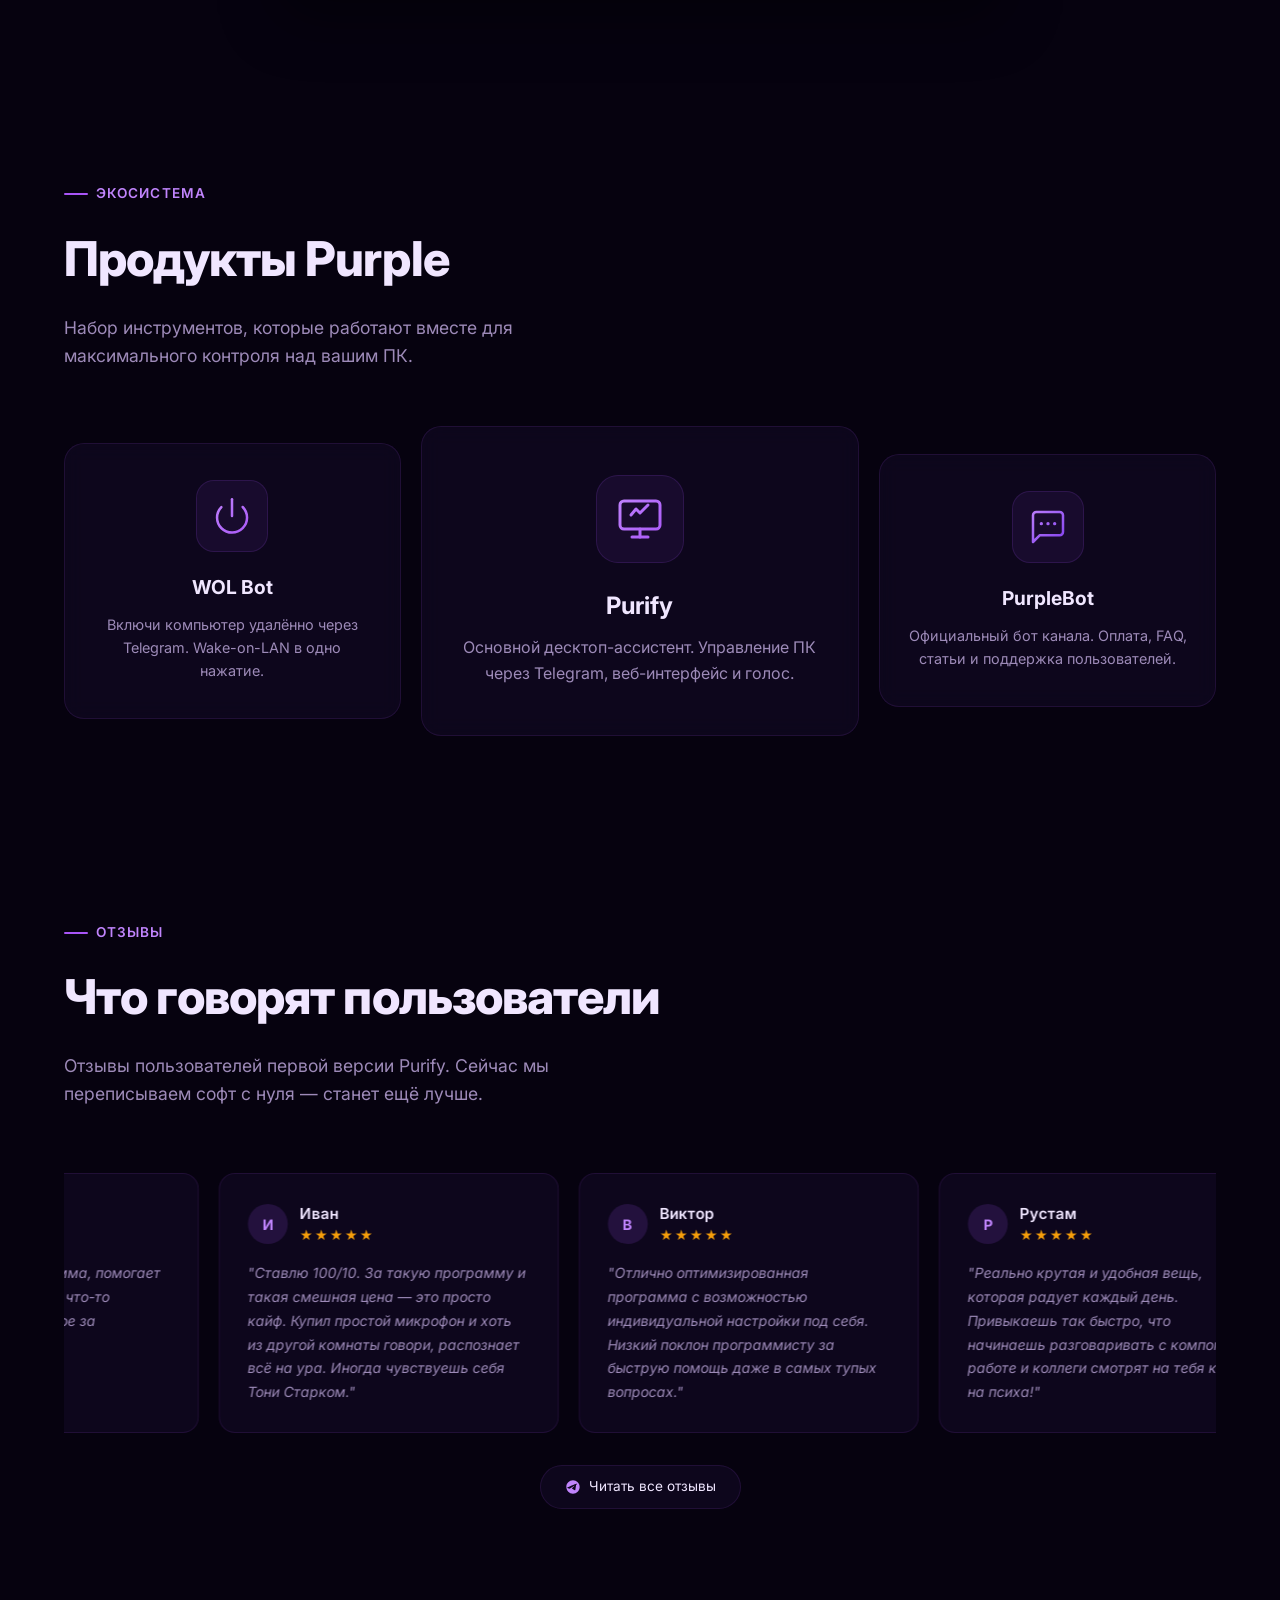
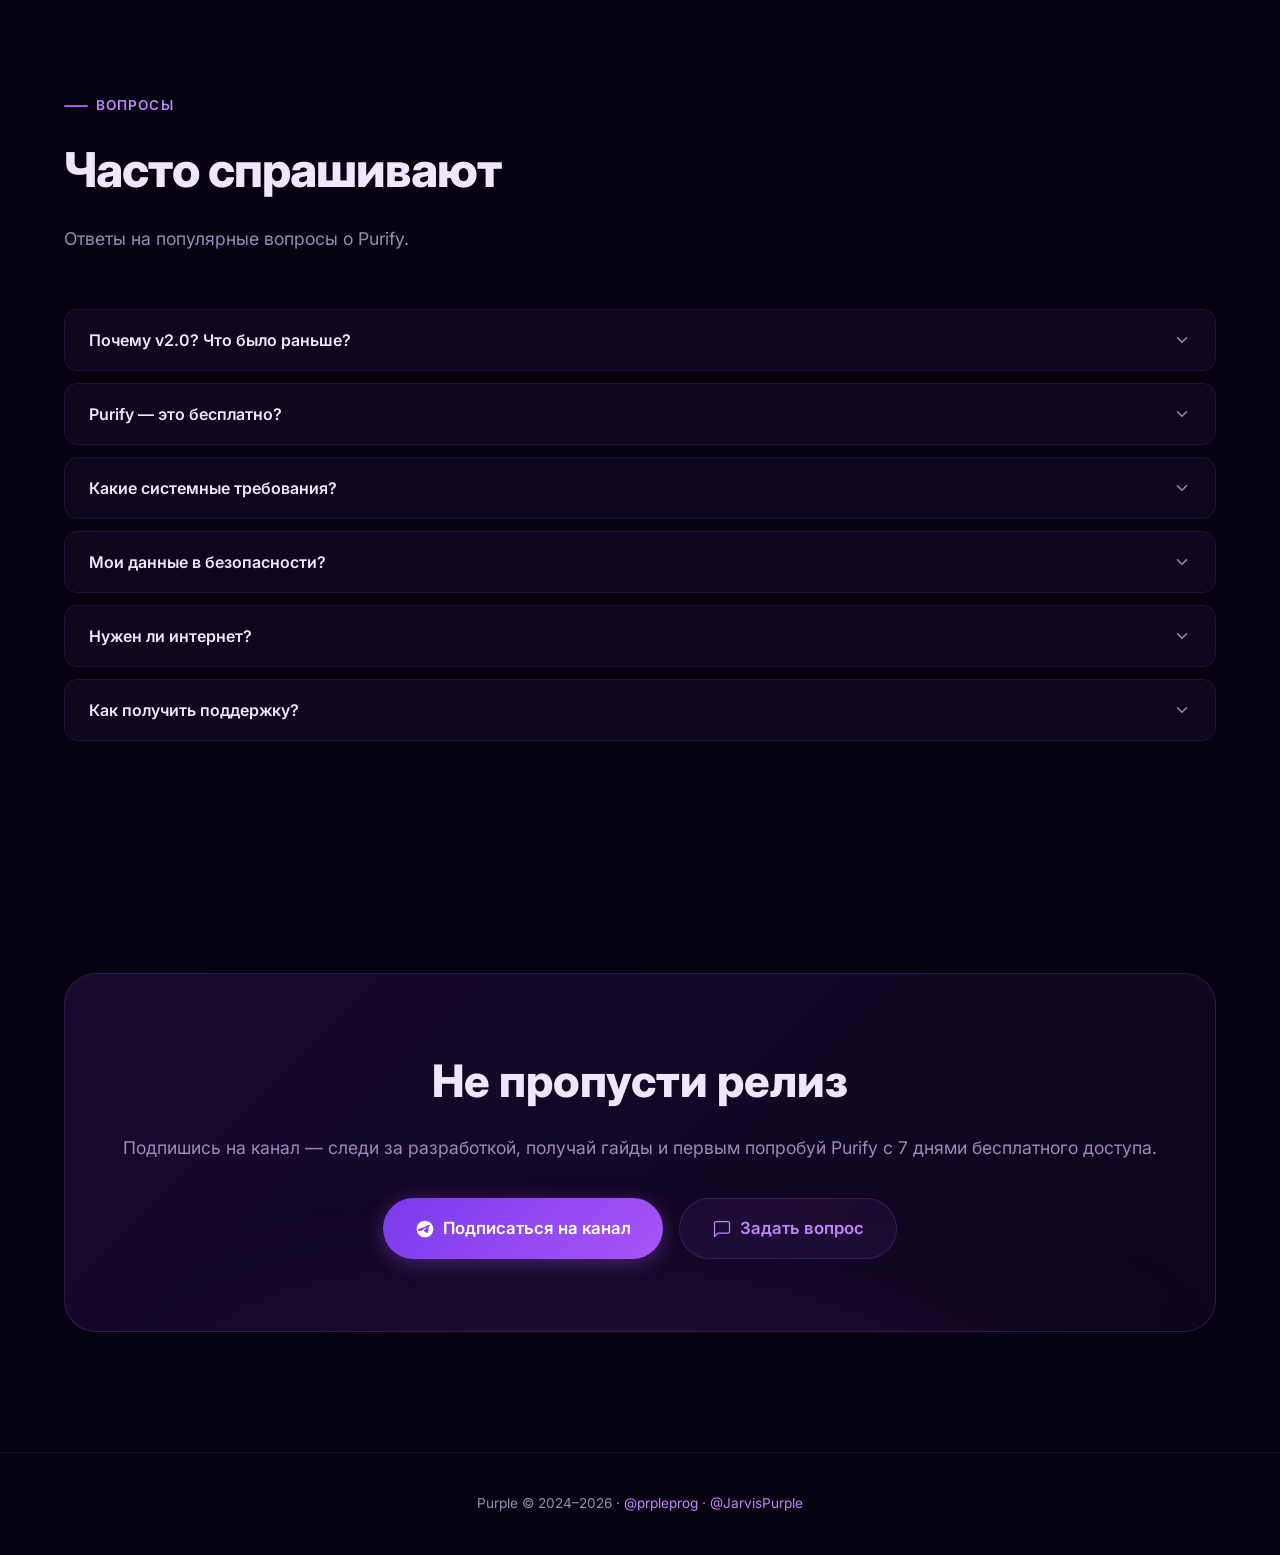
==== commit c9ff02a2: "Fix hero button not stretching full width on mobile Co-Authored-By: Claude Opus 4.6 (1M context) <no" ====
--- a/index.html
+++ b/index.html
@@ -665,7 +665,7 @@
         @media (max-width: 480px) {
             .hero h1 { font-size: 1.8rem; }
             .hero-stats { flex-direction: column; gap: 16px; }
-            .hero-buttons { flex-direction: column; align-items: stretch; }
+            .hero-buttons { flex-direction: column; align-items: center; }
             .hero-buttons .btn-primary { text-align: center; justify-content: center; }
         }
     </style>
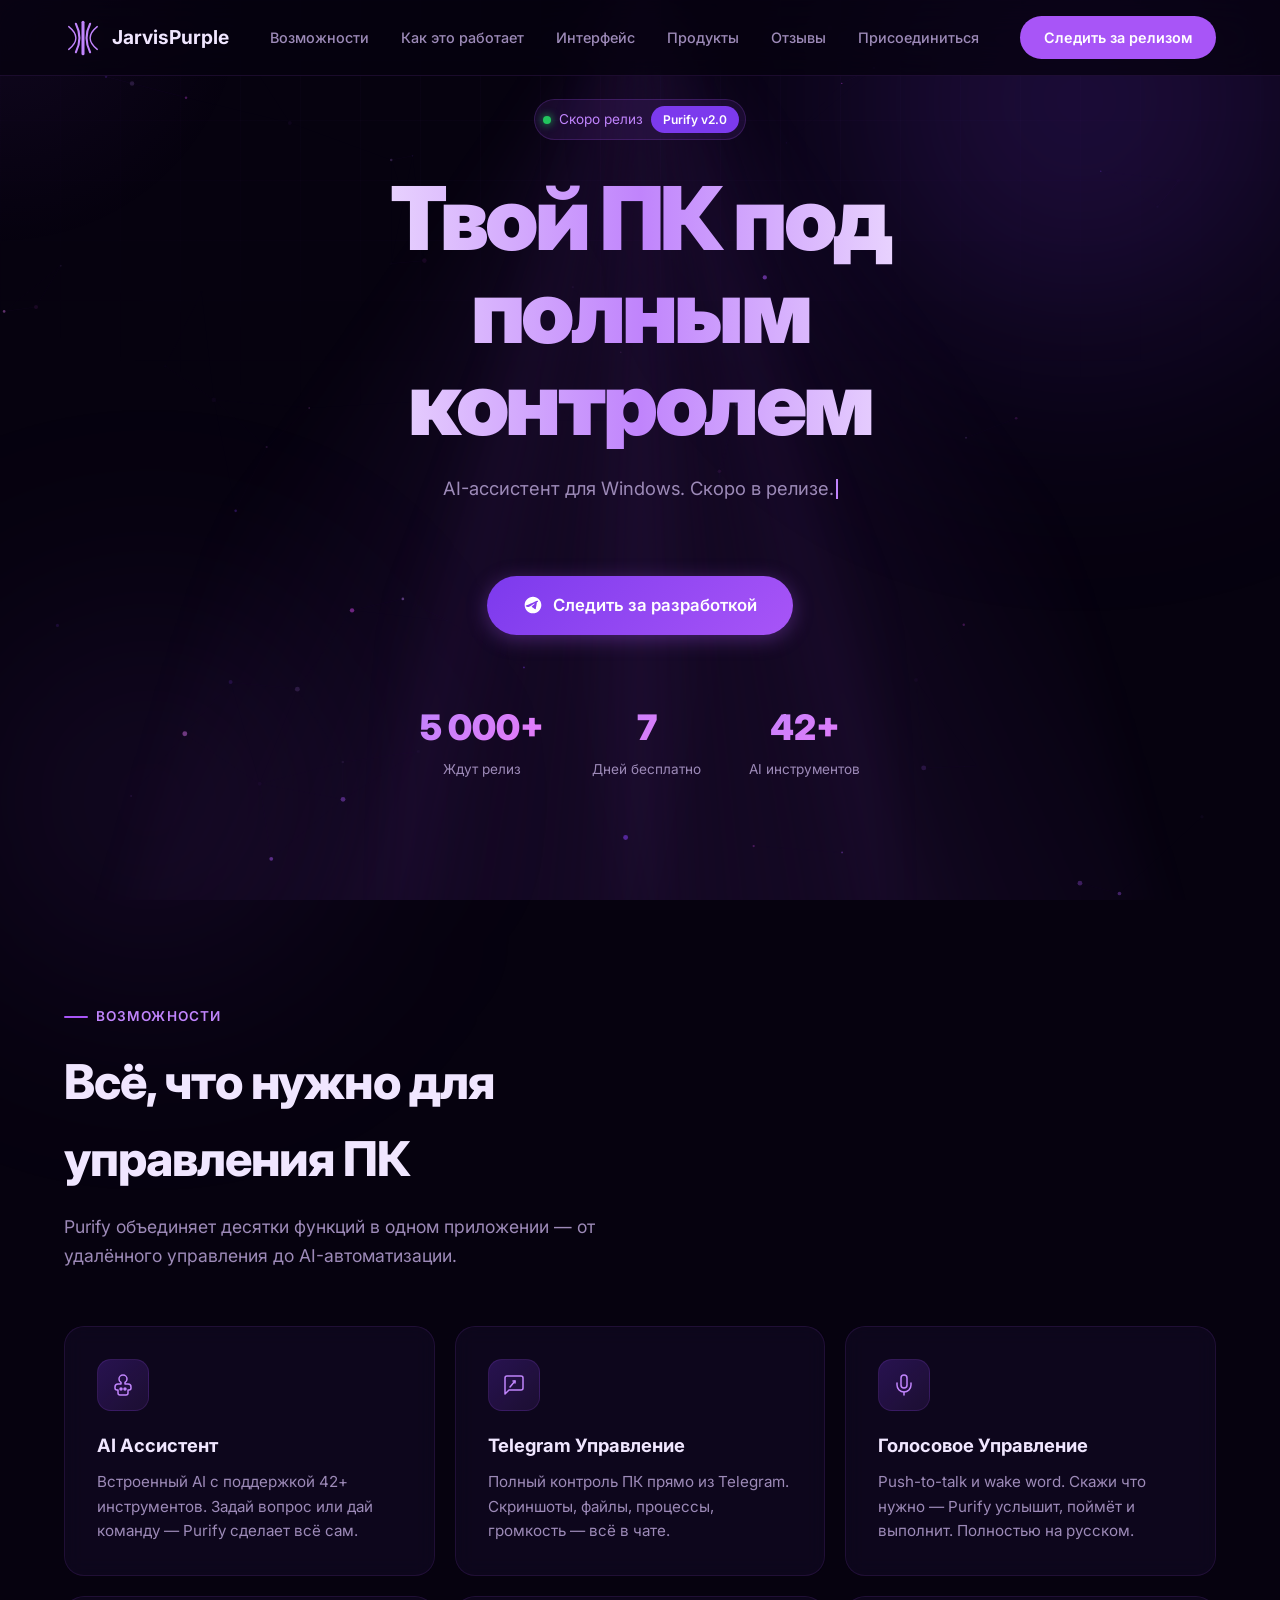
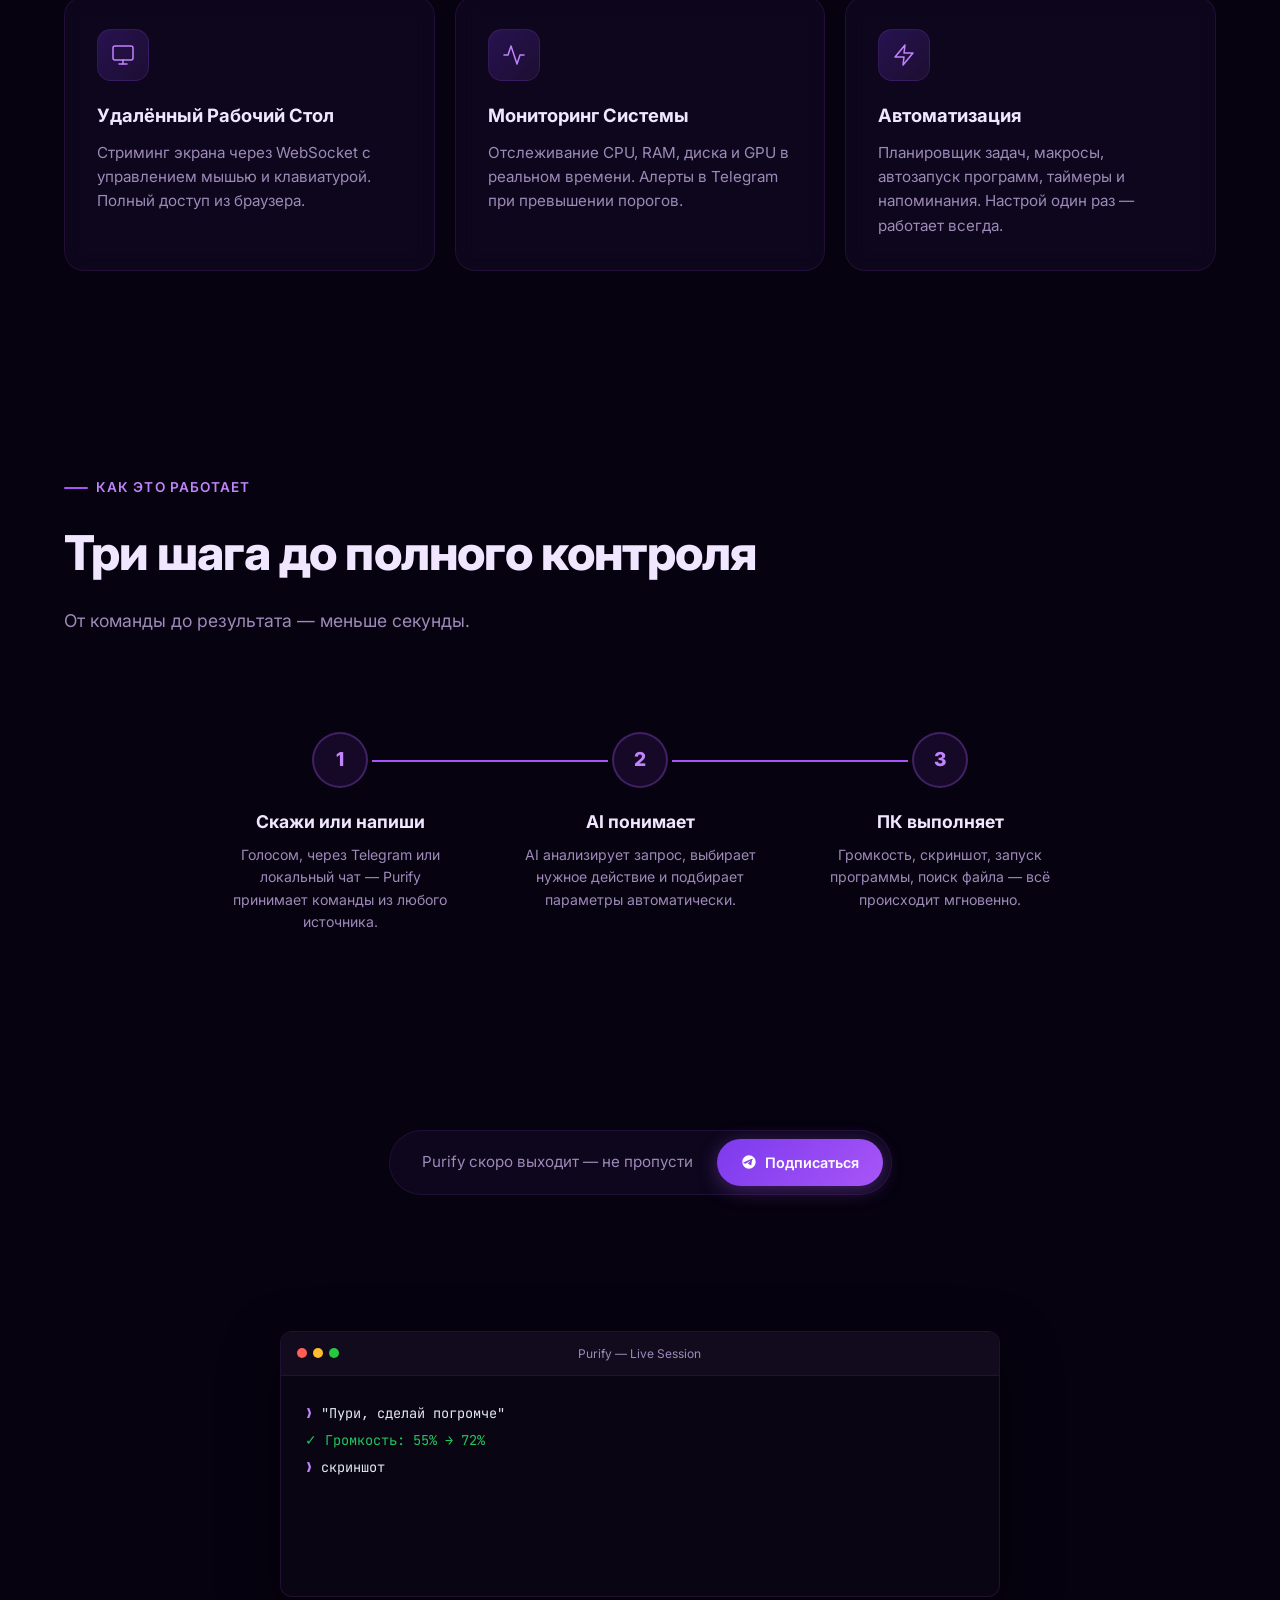
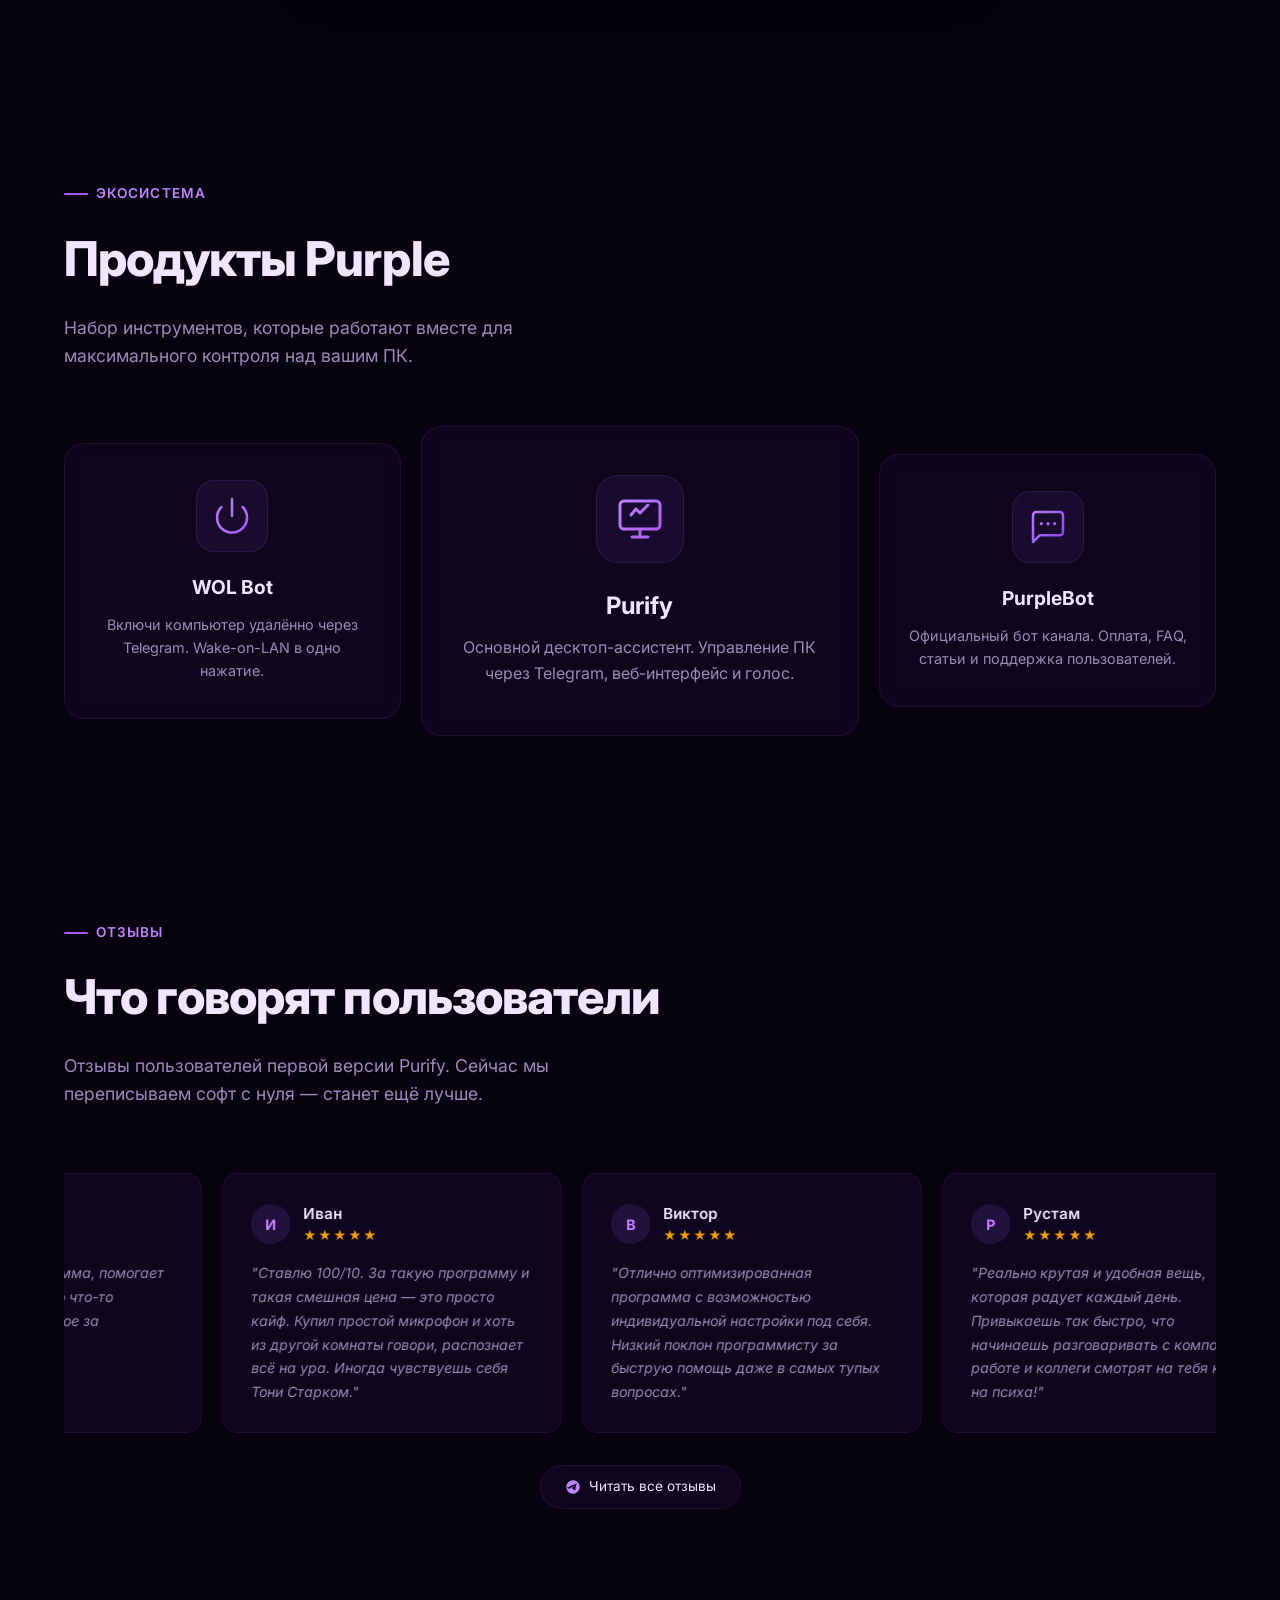
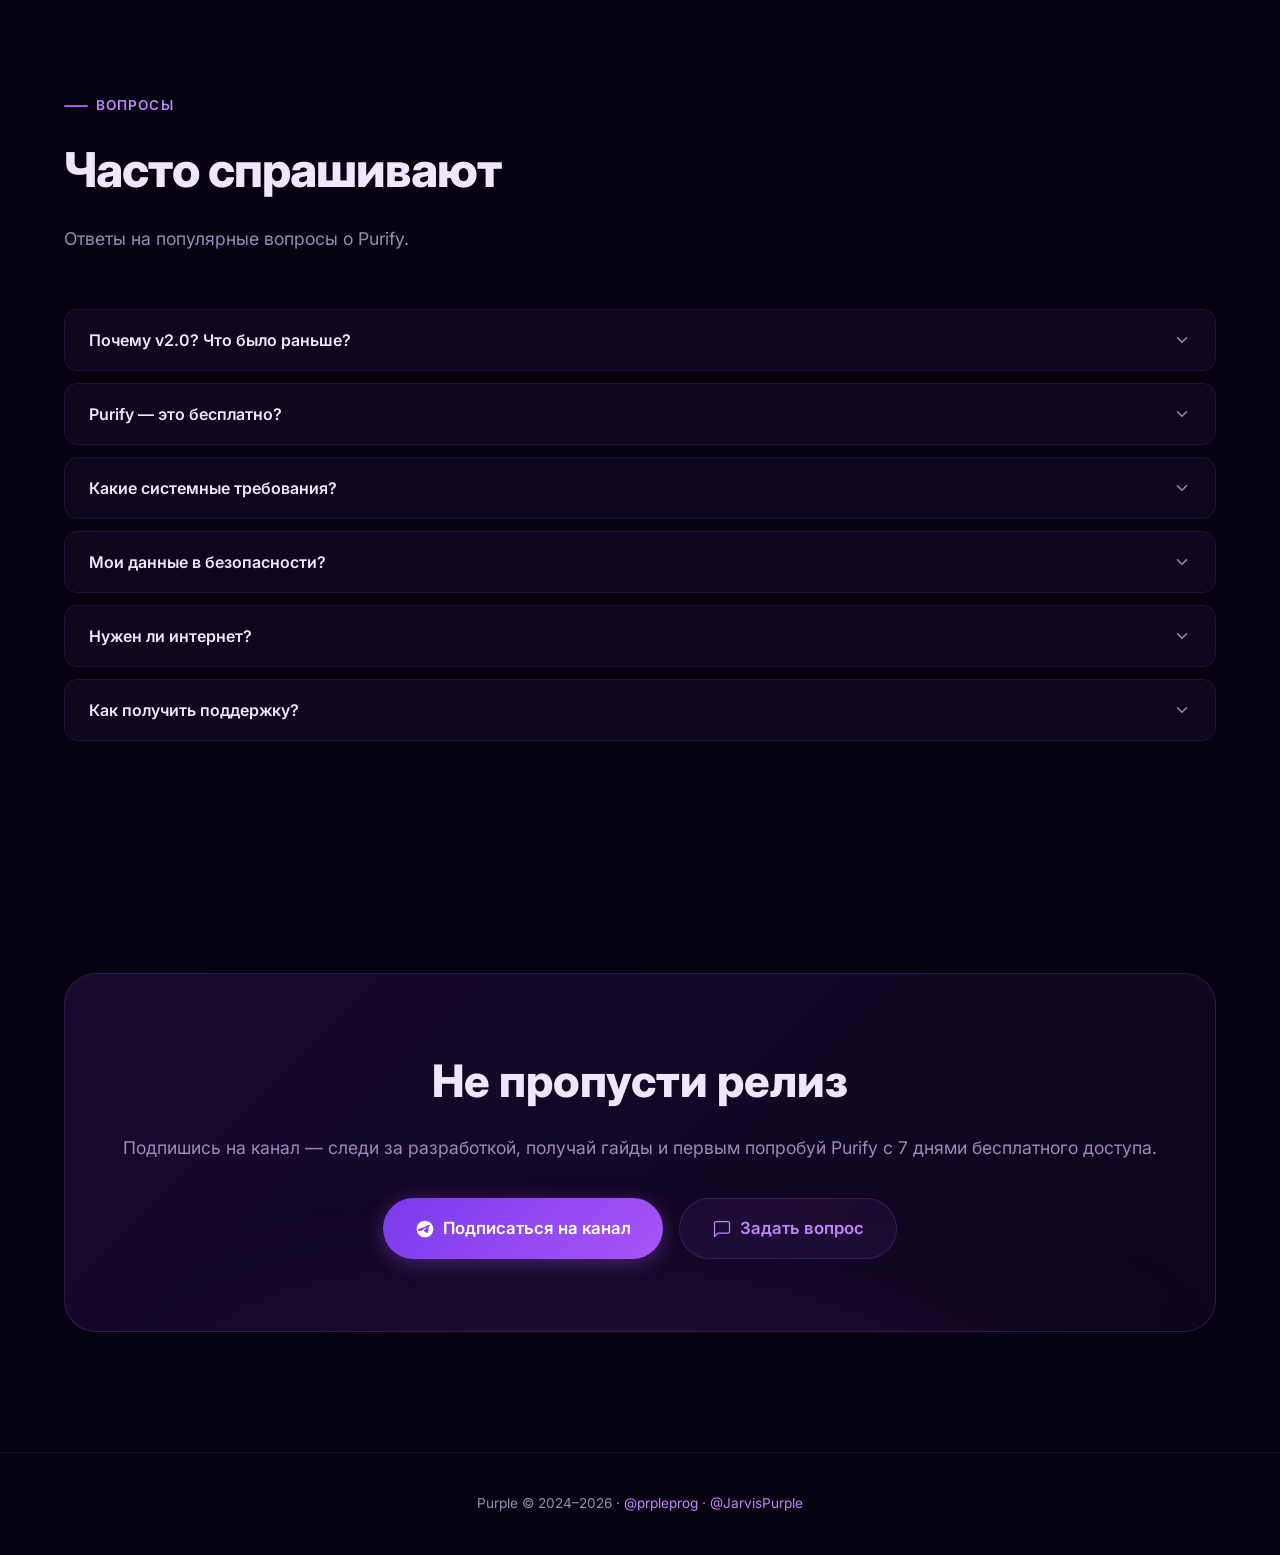
==== commit da827362: "SEO improvements: fix sitemap domain, add JSON-LD, keywords, robots meta - sitemap.xml: fix domain f" ====
--- a/index.html
+++ b/index.html
@@ -14,7 +14,26 @@
     <meta name="twitter:image" content="https://jarvispurple.ru/og-image.png">
     <meta name="twitter:title" content="Purify — AI ассистент для Windows">
     <meta name="twitter:description" content="Управляй компьютером через Telegram, голосом и веб-интерфейс.">
+    <meta name="keywords" content="Purify, AI ассистент, Windows, Telegram бот, управление ПК, голосовое управление, автоматизация, удалённый рабочий стол, Ollama">
+    <meta name="robots" content="index, follow">
     <meta name="theme-color" content="#06020f">
+    <script type="application/ld+json">
+    {
+      "@context": "https://schema.org",
+      "@type": "SoftwareApplication",
+      "name": "Purify",
+      "description": "AI-ассистент для Windows. Управляй компьютером через Telegram, голосом и веб-интерфейс.",
+      "url": "https://jarvispurple.ru",
+      "applicationCategory": "UtilitiesApplication",
+      "operatingSystem": "Windows 10+",
+      "offers": {
+        "@type": "Offer",
+        "price": "0",
+        "priceCurrency": "RUB"
+      },
+      "featureList": ["AI ассистент", "Telegram управление", "Голосовое управление", "Удалённый рабочий стол", "Мониторинг системы", "Автоматизация"]
+    }
+    </script>
     <meta name="apple-mobile-web-app-status-bar-style" content="black-translucent">
     <link rel="icon" href="logo-warp.svg" type="image/svg+xml">
     <link rel="apple-touch-icon" href="logo-warp.svg">
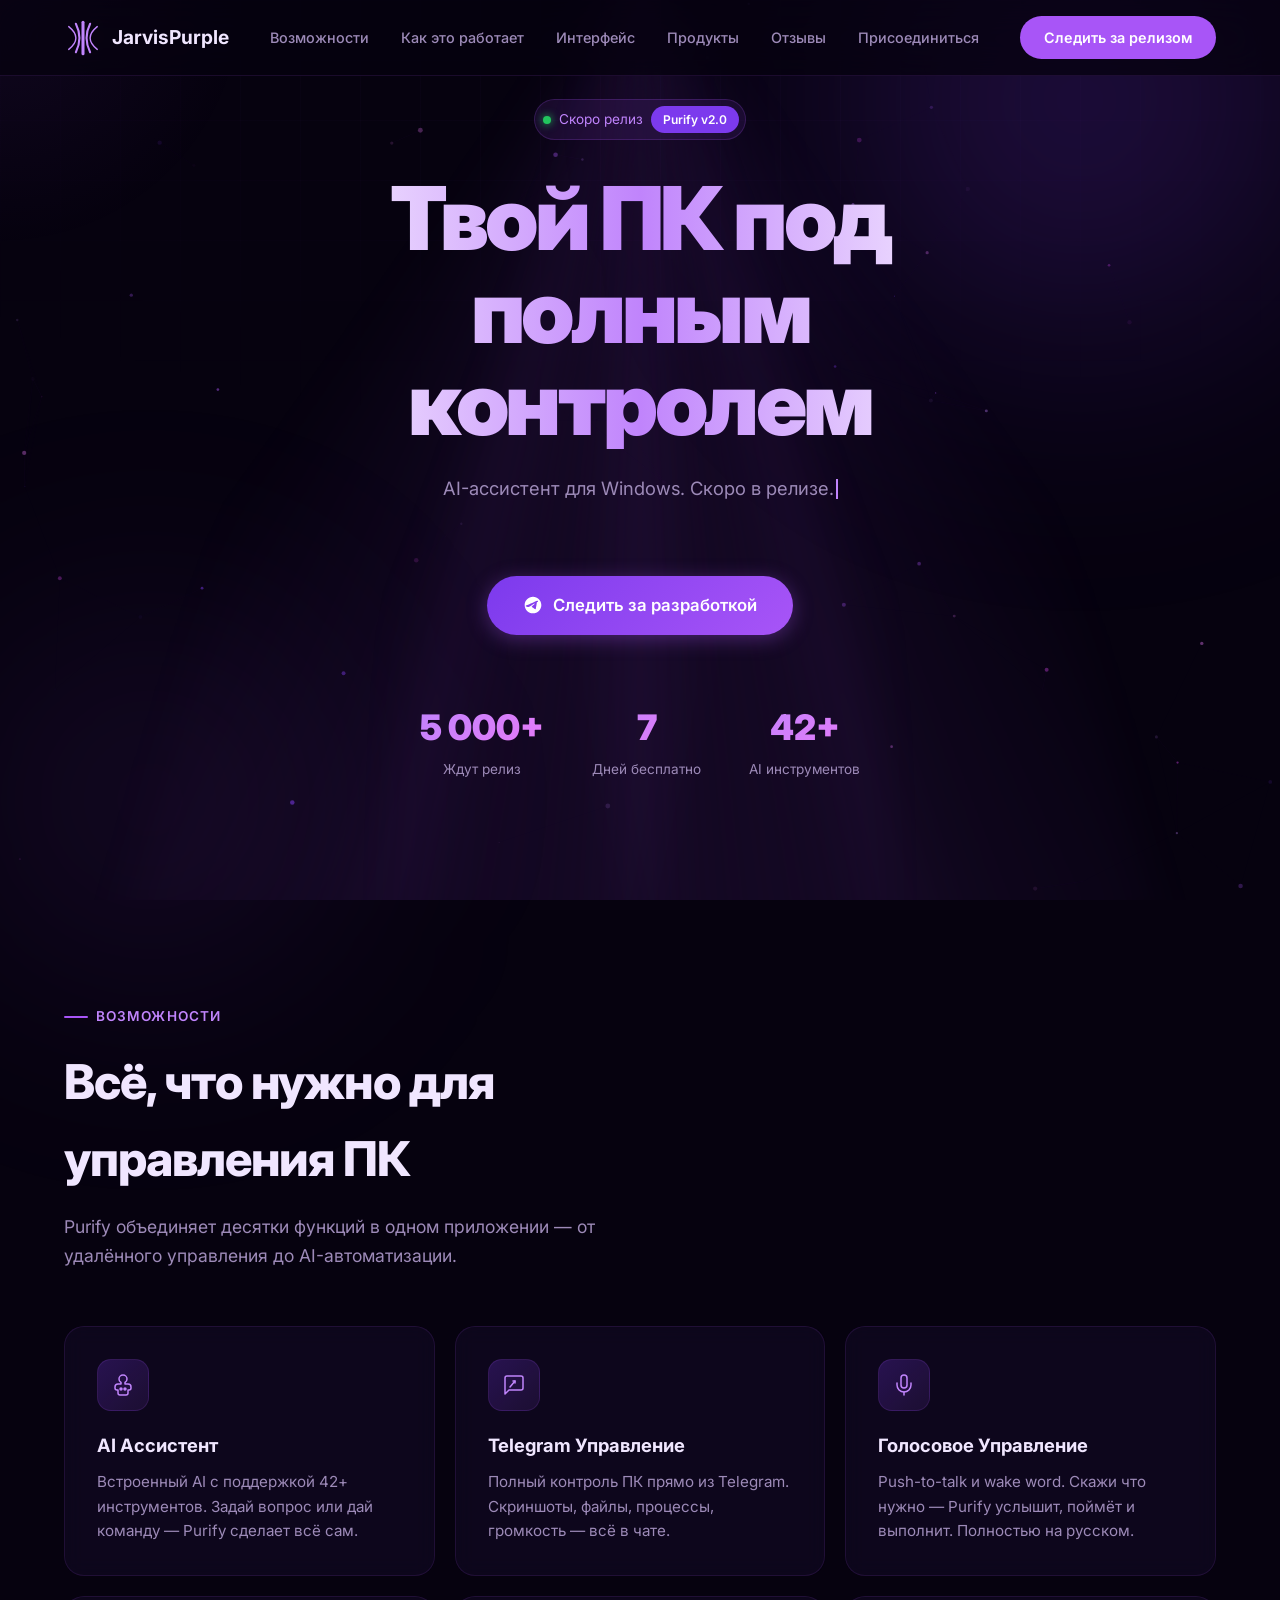
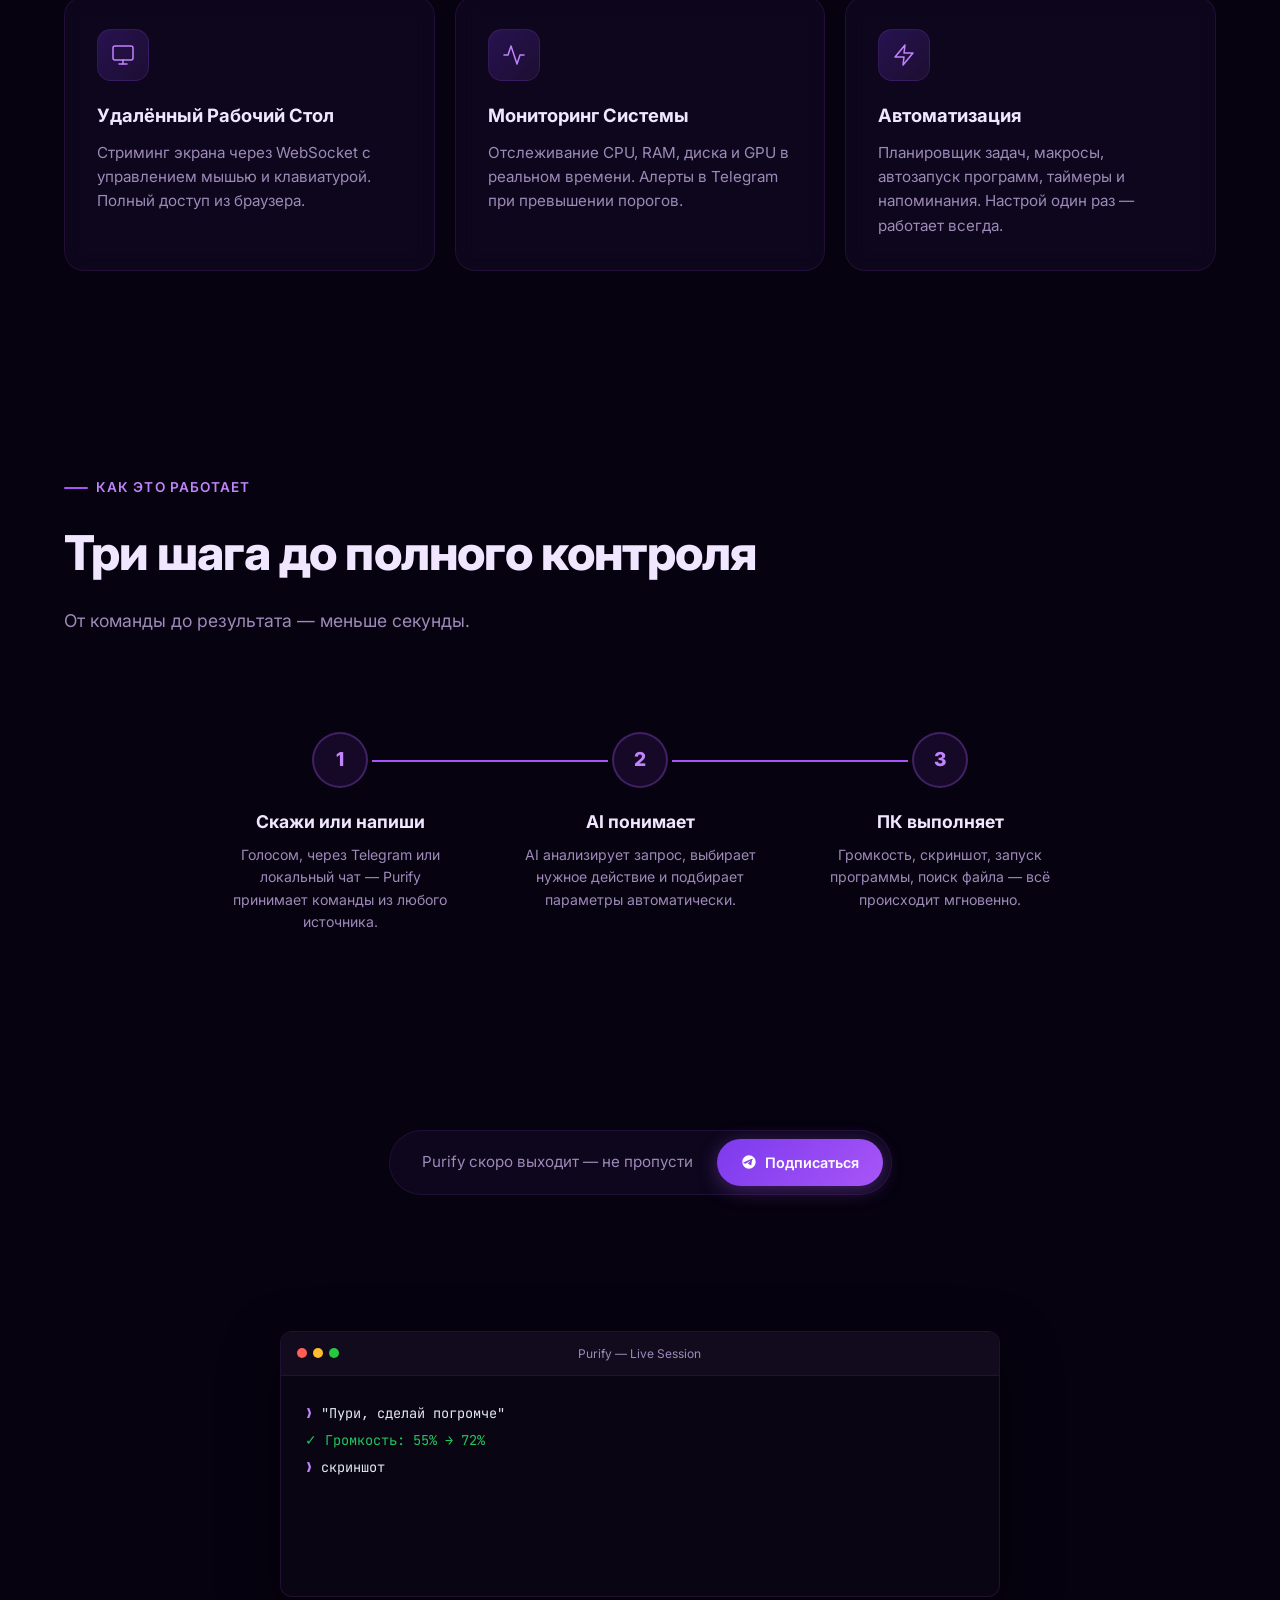
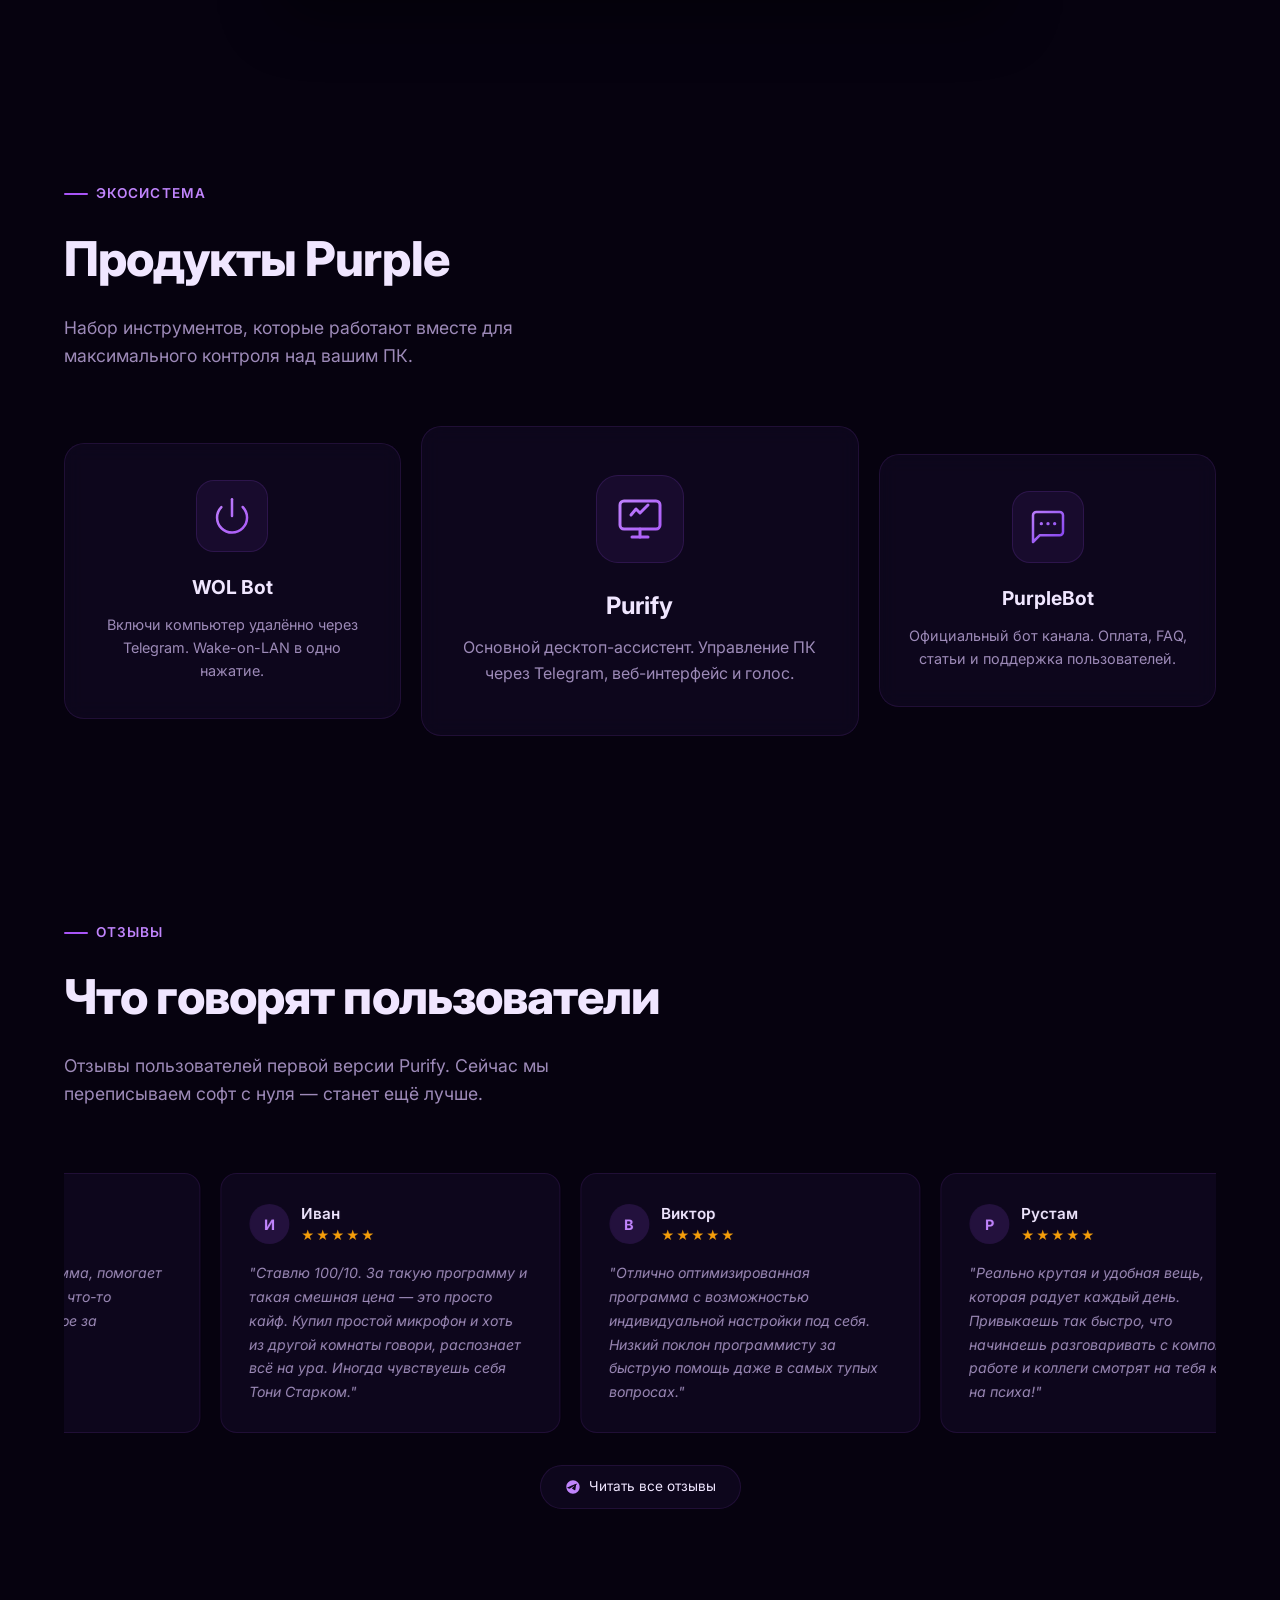
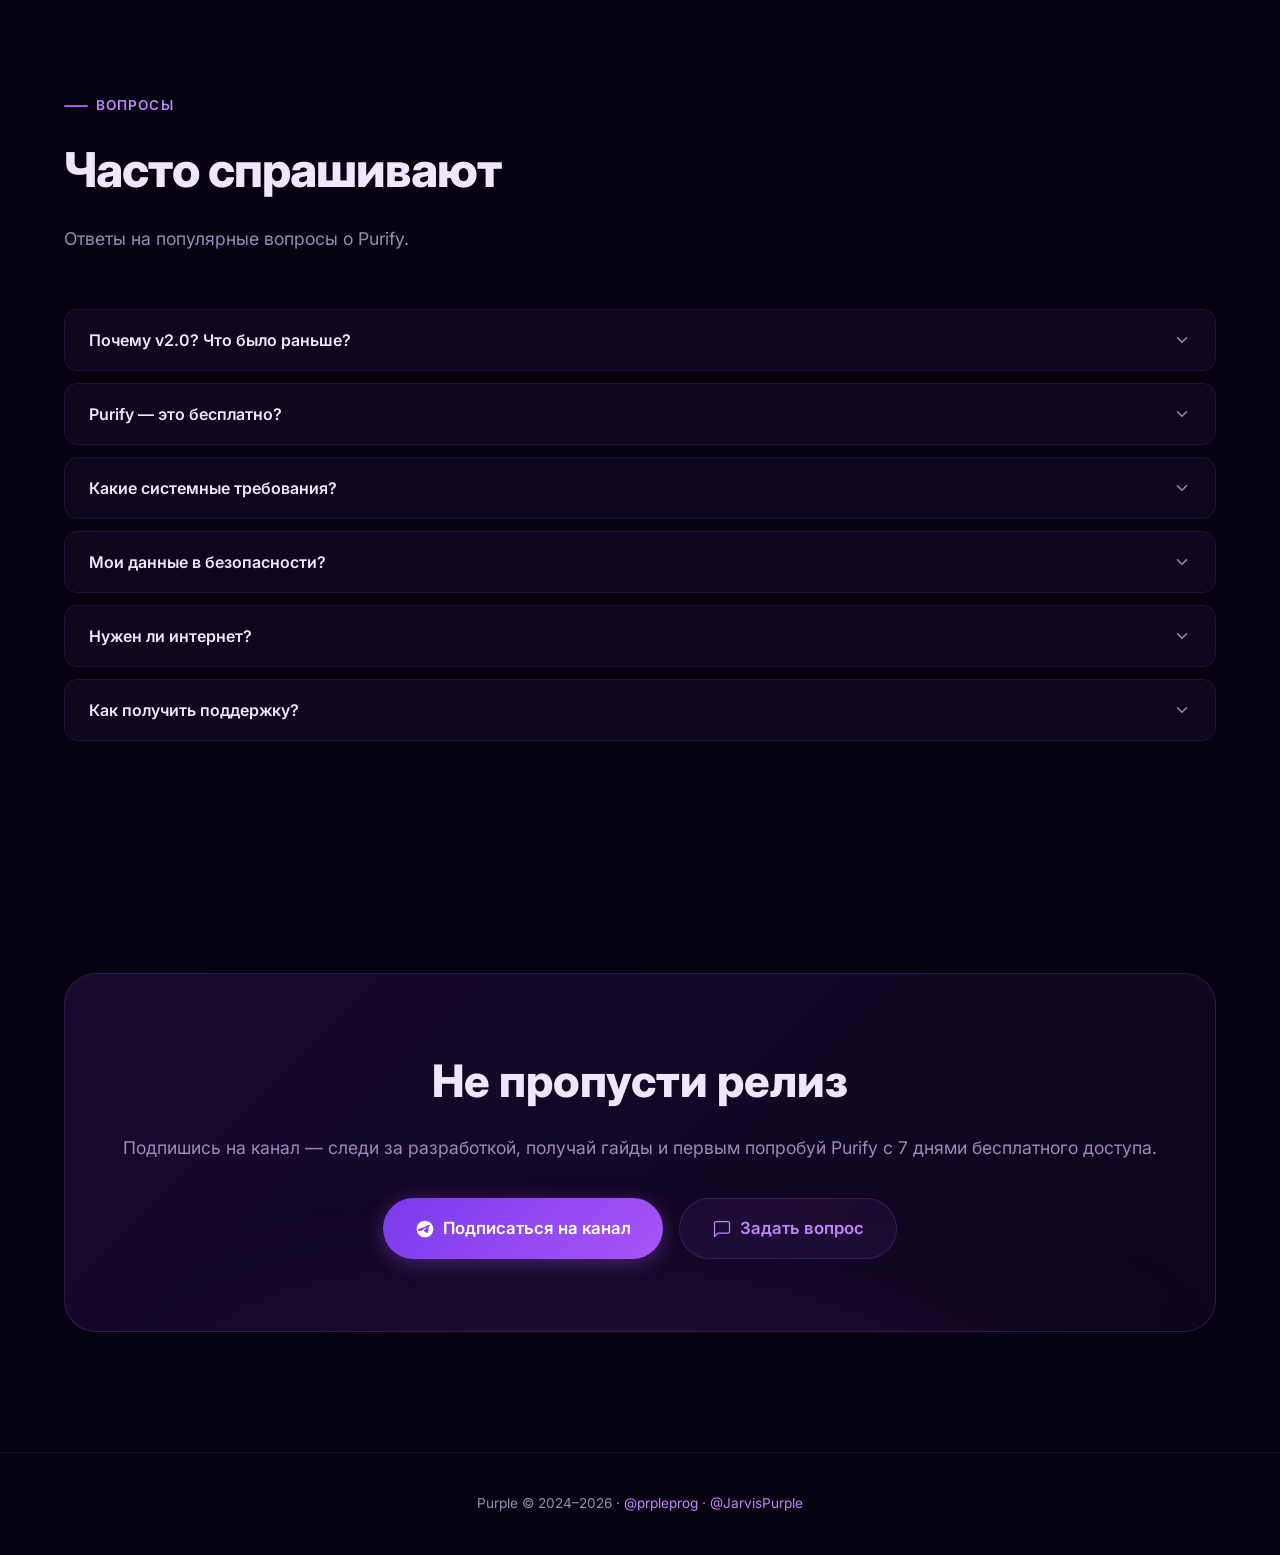
==== commit 64253928: "Add Yandex Webmaster verification meta tag Co-Authored-By: Claude Opus 4.6 (1M context) <noreply@ant" ====
--- a/index.html
+++ b/index.html
@@ -16,6 +16,7 @@
     <meta name="twitter:description" content="Управляй компьютером через Telegram, голосом и веб-интерфейс.">
     <meta name="keywords" content="Purify, AI ассистент, Windows, Telegram бот, управление ПК, голосовое управление, автоматизация, удалённый рабочий стол, Ollama">
     <meta name="robots" content="index, follow">
+    <meta name="yandex-verification" content="b034c523d7379548">
     <meta name="theme-color" content="#06020f">
     <script type="application/ld+json">
     {
